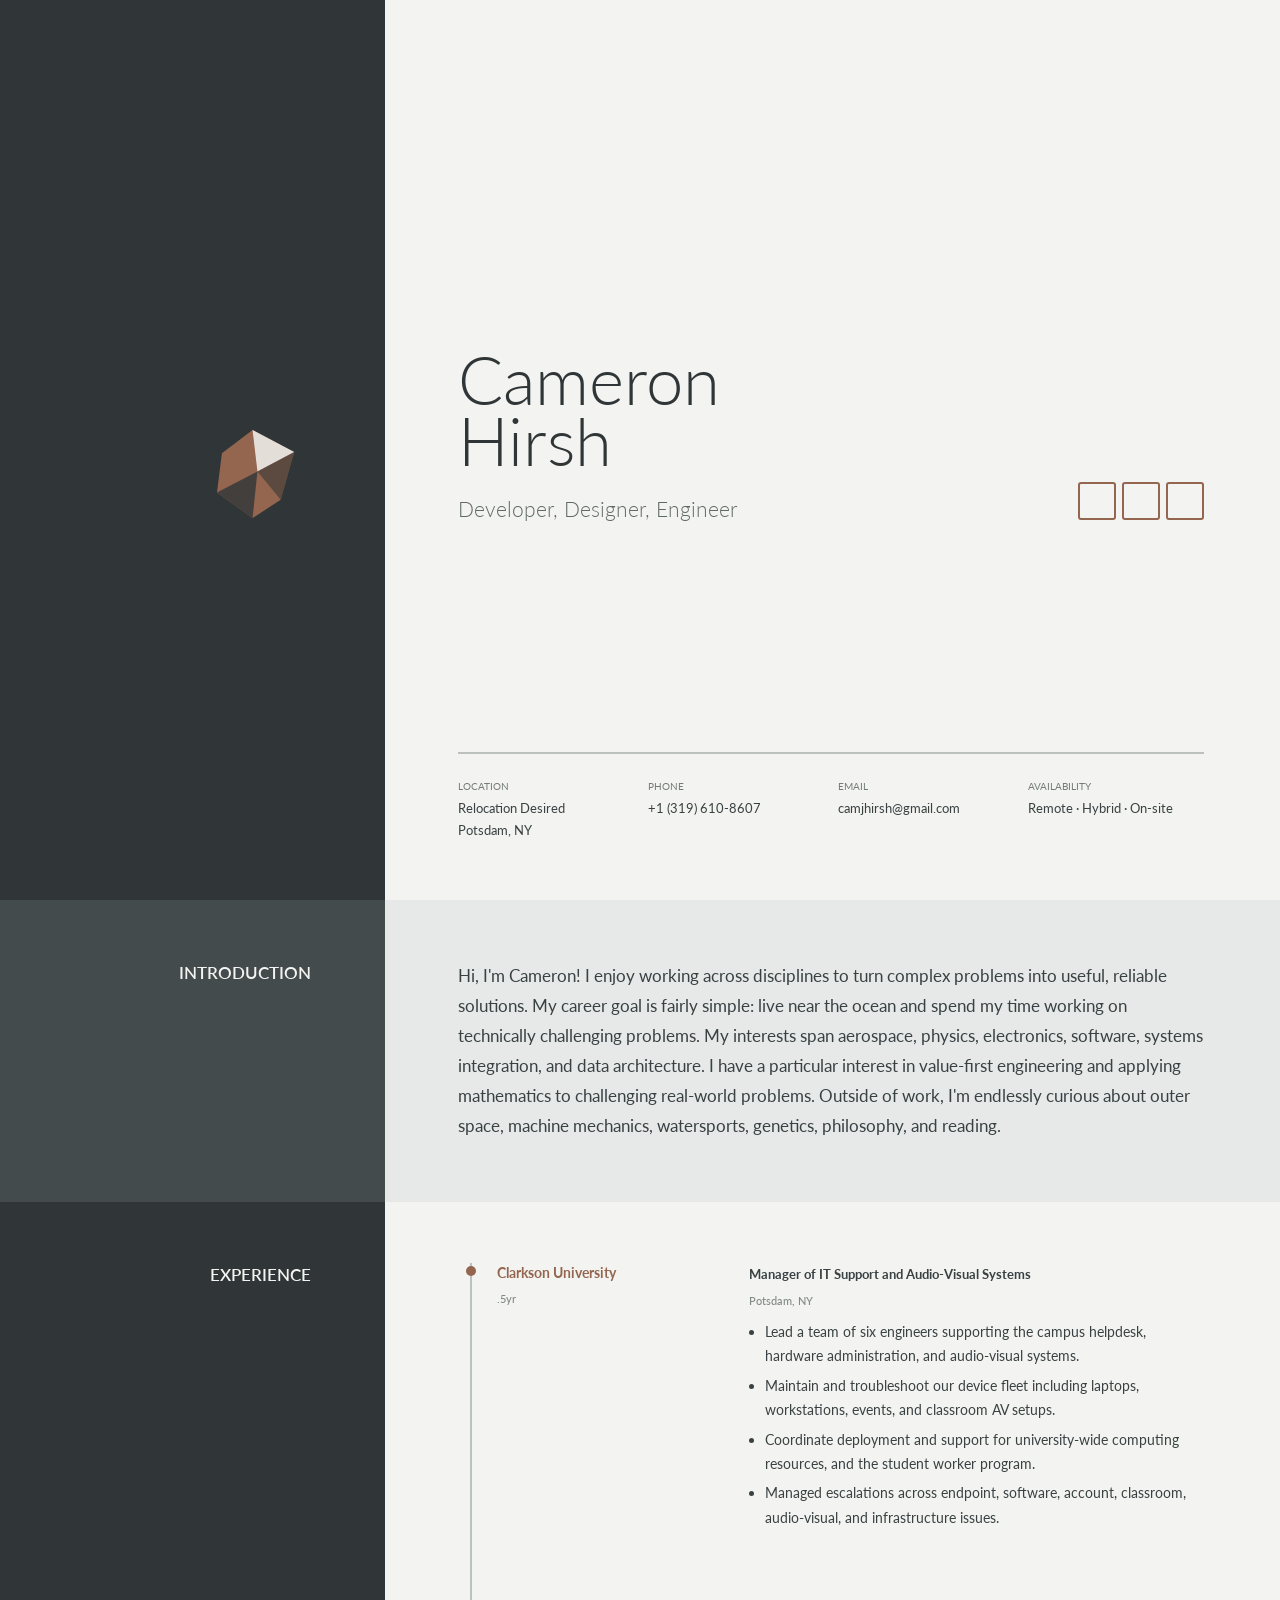
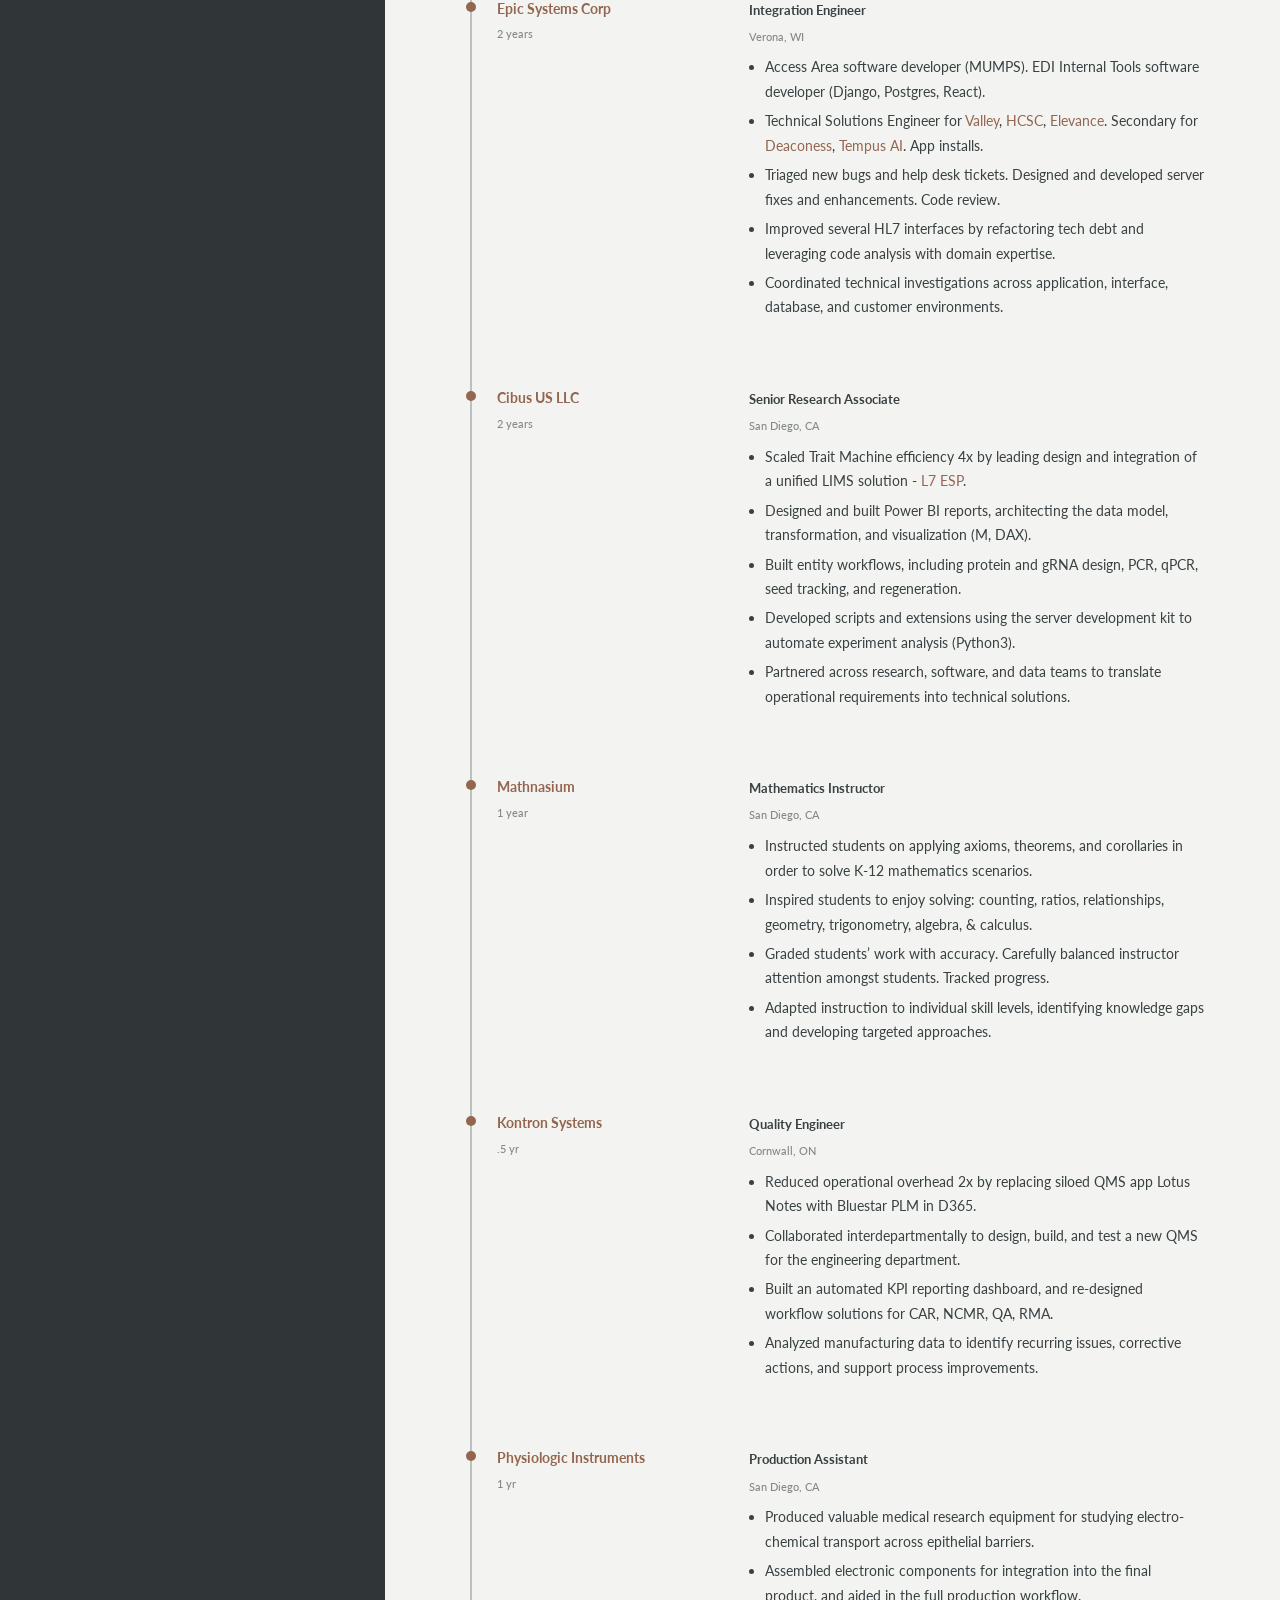
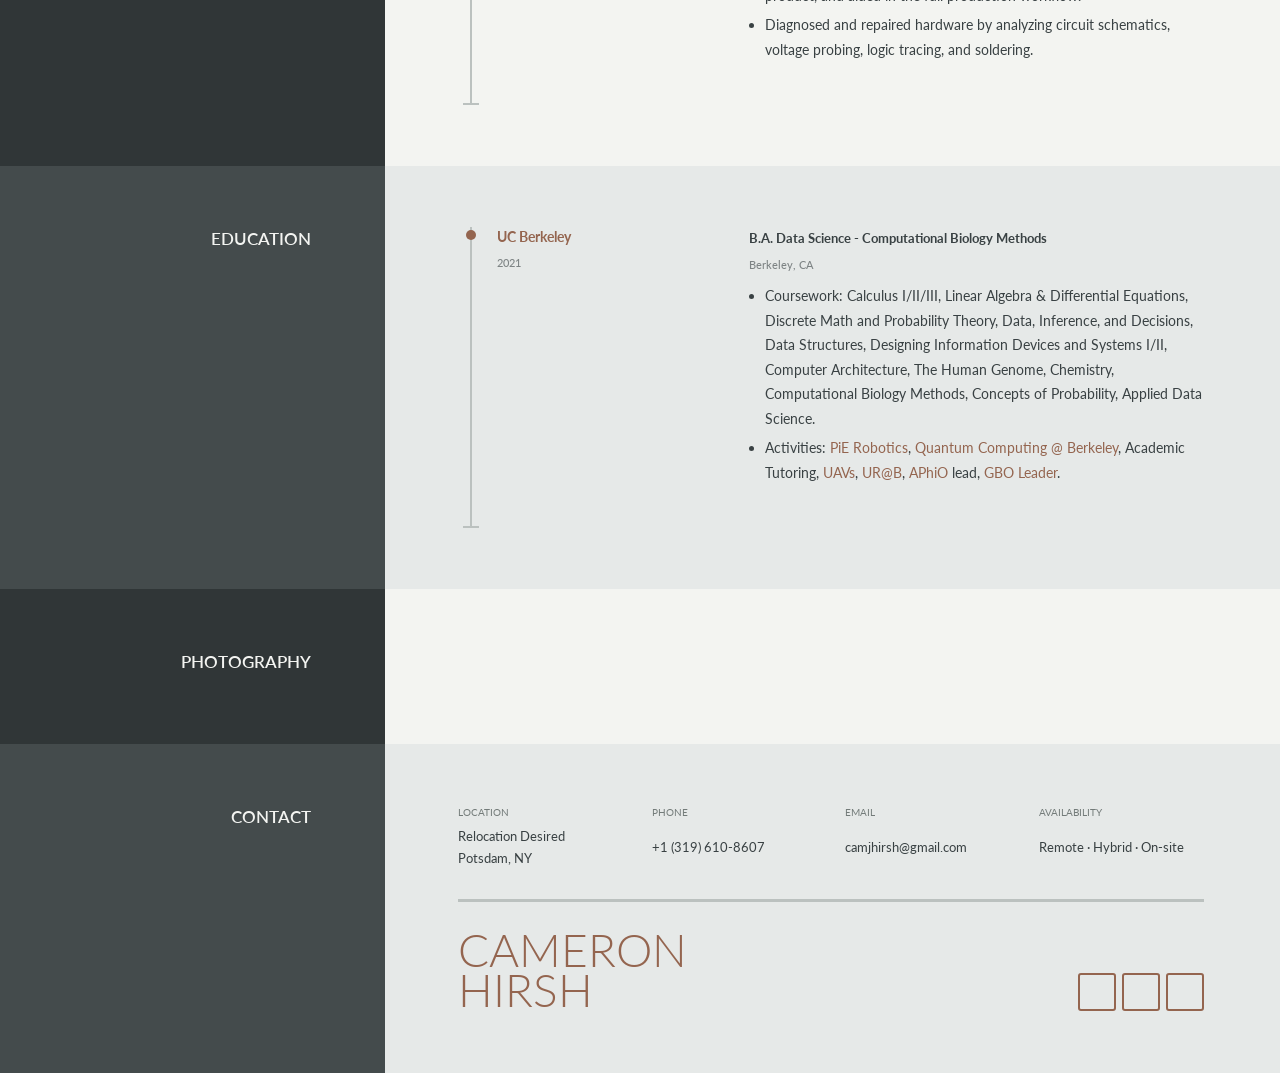
==== index.html @ 215cfb94 "few more updates" ====
<!doctype html>
<html lang="en">
    <head>
        <meta charset="utf-8">
        <meta name="viewport" content="width=device-width, initial-scale=1">
        <meta name="description" content="Cameron Hirsh | Developer, Designer, Engineer">
        <title>Cameron Hirsh | cjh.lnks.info</title>

        <link href="https://fonts.googleapis.com/css?family=Lato:300,400,700,900&display=swap" rel="stylesheet">
        <link rel="stylesheet" href="assets/plugins/font-awesome/css/fontawesome.min.css">
        <link rel="stylesheet" href="assets/plugins/font-awesome/css/brands.min.css">
        <link rel="stylesheet" href="assets/plugins/font-awesome/css/regular.min.css">
        <link rel="stylesheet" href="assets/plugins/font-awesome/css/solid.min.css">
        <link rel="stylesheet" href="assets/plugins/nivo-lightbox/nivo-lightbox.css">
        <link rel="stylesheet" href="assets/plugins/nivo-lightbox/themes/default/default.css">
        <link rel="stylesheet" href="assets/css/main.css">
        <link rel="stylesheet" href="assets/css/themes.dark.css">

        <script src="assets/js/jquery.min.js"></script>
        <script src="assets/plugins/nivo-lightbox/nivo-lightbox.min.js"></script>
        <script src="assets/js/dense.js"></script>
        <script src="assets/js/scrollreveal.min.js"></script>
        <script src="assets/js/main.js"></script>
    </head>

    <body>
        <div class="c-preloader  js-preloader">
            <div class="c-preloader__spinner  t-preloader__spinner"></div>
        </div>

        <div class="c-main-container  js-main-container">
            <section class="o-section  o-section--header  t-section  t-section--header">
                <div class="c-header">
                    <div class="o-section__header-bg  t-section__header"></div>
                    <div class="o-section__content-bg  t-section__content"></div>
                    <div class="o-container">
                        <div class="o-section__container">
                            <header class="o-section__header  c-header__header  t-section__header">
                                <div class="c-header__inner-header">
                                    <svg class="a-header  c-header__mark" viewBox="0 0 80 80" aria-hidden="true">
                                        <path class="c-header__mark-base" d="M38 4 72 22 61 61 38 76 9 55 13 23Z"></path>
                                        <path class="c-header__mark-facet  c-header__mark-facet--light" d="M38 4 42 38 72 22Z"></path>
                                        <path class="c-header__mark-facet  c-header__mark-facet--mid" d="M72 22 42 38 61 61Z"></path>
                                        <path class="c-header__mark-facet  c-header__mark-facet--dark" d="M9 55 42 38 38 76Z"></path>
                                    </svg>
                                </div>
                            </header>

                            <div class="o-section__content  c-header__content  t-section__content">
                                <div class="c-header__inner-content">
                                    <div class="c-header__top">
                                        <div class="c-header__brand">
                                            <div class="c-brand">
                                                <h1 class="c-brand__title  t-title">
                                                    <span class="c-brand__sizer">
                                                        <span class="a-header  c-brand__first-word  t-title__first-word">Cameron</span>
                                                        <span class="a-header  c-brand__second-word  t-title__second-word">Hirsh</span>
                                                    </span>
                                                </h1>
                                                <p class="a-header  c-brand__sub-title  t-sub-title">Developer, Designer, Engineer</p>
                                            </div>
                                            <ul class="a-header  c-header__social-buttons  c-social-buttons" aria-label="Social and email links">
                                                <li>
                                                    <a href="https://github.com/12473540913" class="c-social-button  t-social-button" aria-label="GitHub profile" title="GitHub" target="_blank" rel="noopener noreferrer">
                                                        <i class="fab fa-github" aria-hidden="true"></i>
                                                    </a>
                                                </li>
                                                <li>
                                                    <a href="mailto:camjhirsh@gmail.com" class="c-social-button  t-social-button" aria-label="Email Cameron" title="Email">
                                                        <i class="fas fa-envelope" aria-hidden="true"></i>
                                                    </a>
                                                </li>
                                                <li>
                                                    <a href="https://calendar.google.com/calendar/render?action=TEMPLATE&amp;text=Meeting%20with%20Cam%20Hirsh&amp;add=camjhirsh%40gmail.com" class="c-social-button  t-social-button" aria-label="Send a Google Calendar invite" title="Send a calendar invite" target="_blank" rel="noopener noreferrer">
                                                        <i class="far fa-calendar-alt" aria-hidden="true"></i>
                                                    </a>
                                                </li>
                                            </ul>
                                        </div>
                                    </div>
                                    <div class="c-header__contact">
                                        <hr class="a-header  c-header__contact-divider">
                                        <div class="a-header  c-header__details">
                                            <div class="c-header__detail"><span class="c-header__detail-label">Location</span><span>Relocation Desired<br>Potsdam, NY</span></div>
                                            <a class="c-header__detail" href="tel:+13196108607"><span class="c-header__detail-label">Phone</span><span>+1 (319) 610-8607</span></a>
                                            <a class="c-header__detail" href="mailto:camjhirsh@gmail.com"><span class="c-header__detail-label">Email</span><span>camjhirsh@gmail.com</span></a>
                                            <div class="c-header__detail"><span class="c-header__detail-label">Availability</span><span>Remote · Hybrid · On-site</span></div>
                                        </div>
                                    </div>
                                </div>
                            </div>
                        </div>
                    </div>
                </div>
            </section>

            <section class="o-section  t-section">
                <div class="o-section__header-bg  t-section__header"></div>
                <div class="o-section__content-bg  t-section__content"></div>
                <div class="o-container">
                    <div class="o-section__container">
                        <header class="o-section__header  t-section__header">
                            <div class="o-content">
                                <h2 class="o-section__heading">Introduction</h2>
                            </div>
                        </header>
                        <div class="o-section__content  t-section__content">
                            <div class="o-content  c-intro">
                                <div class="o-content__body">
                                    <p>
					                    Hi, I'm Cameron! I enjoy working across disciplines to turn complex problems into useful, reliable solutions. 
                                        My career goal is fairly simple: live near the ocean and spend my time working on technically challenging problems. 
                                        My interests span aerospace, physics, electronics, software, systems integration, and data architecture. 
                                        I have a particular interest in value-first engineering and applying mathematics to challenging real-world problems. 
                                        <!-- My background includes electronics, software, biotechnology, and higher education.  -->
                                        Outside of work, I'm endlessly curious about outer space, machine mechanics, watersports, genetics, philosophy, and reading.
                                    </p>
                                </div>
                            </div>
                        </div>
                    </div>
                </div>
            </section>

            <section class="o-section  t-section">
                <div class="o-section__header-bg  t-section__header"></div>
                <div class="o-section__content-bg  t-section__content"></div>
                <div class="o-container">
                    <div class="o-section__container">
                        <header class="o-section__header  t-section__header">
                            <div class="o-content">
                                <h2 class="o-section__heading">Experience</h2>
                            </div>
                        </header>
                        <div class="o-section__content  t-section__content">
                            <div class="o-content">
                                <div class="c-timeline  t-border-color">
                                    <article class="c-timeline__item">
                                        <div class="c-timeline__point  t-timeline__point"></div>
                                        <div class="o-content">
                                            <div class="o-grid">
                                                <div class="o-grid__col-md-4"><h3 class="c-work__heading"><a href="https://www.clarkson.edu" target="_blank" rel="noopener noreferrer">Clarkson University</a></h3><div class="c-work__timeframe">.5yr</div></div>
                                                <div class="o-grid__col-md-8"><h4 class="c-work__title">Manager of IT Support and Audio-Visual Systems</h4><div class="c-work__location">Potsdam, NY</div><ul class="c-work__details"><li>Lead a team of six engineers supporting the campus helpdesk, hardware administration, and audio-visual systems.</li><li>Maintain and troubleshoot our device fleet including laptops, workstations, events, and classroom AV setups.</li><li>Coordinate deployment and support for university-wide computing resources, and the student worker program.</li><li>Managed escalations across endpoint, software, account, classroom, audio-visual, and infrastructure issues.</li></ul></div>
                                            </div>
                                        </div>
                                    </article>
                                    <article class="c-timeline__item">
                                        <div class="c-timeline__point  t-timeline__point"></div>
                                        <div class="o-content">
                                            <div class="o-grid">
                                                <div class="o-grid__col-md-4"><h3 class="c-work__heading"><a href="https://www.epic.com/" target="_blank" rel="noopener noreferrer">Epic Systems Corp</a></h3><div class="c-work__timeframe">2 years</div></div>
                                                <div class="o-grid__col-md-8"><h4 class="c-work__title">Integration Engineer</h4><div class="c-work__location">Verona, WI</div><ul class="c-work__details"><li>Access Area software developer (MUMPS). EDI Internal Tools software developer (Django, Postgres, React).</li><li>Technical Solutions Engineer for <a href="https://www.valleymed.org/" target="_blank" rel="noopener noreferrer">Valley</a>, <a href="https://www.hcsc.com/" target="_blank" rel="noopener noreferrer">HCSC</a>, <a href="https://www.elevancehealth.com/" target="_blank" rel="noopener noreferrer">Elevance</a>. Secondary for <a href="https://www.deaconess.com/" target="_blank" rel="noopener noreferrer">Deaconess</a>, <a href="https://www.tempus.com/?srsltid=AfmBOoosuUFxhYh0W1EJQhU5cGGkBFgqmf_IE66JM0x3shMp0WBWMKzs" target="_blank" rel="noopener noreferrer">Tempus AI</a>. App installs.</li><li>Triaged new bugs and help desk tickets. Designed and developed server fixes and enhancements. Code review.</li><li>Improved several HL7 interfaces by refactoring tech debt and leveraging code analysis with domain expertise.</li><li>Coordinated technical investigations across application, interface, database, and customer environments.</li></ul></div>
                                            </div>
                                        </div>
                                    </article>
                                    <article class="c-timeline__item">
                                        <div class="c-timeline__point  t-timeline__point"></div>
                                        <div class="o-content">
                                            <div class="o-grid">
                                                <div class="o-grid__col-md-4"><h3 class="c-work__heading"><a href="https://www.cibus.com/" target="_blank" rel="noopener noreferrer">Cibus US LLC</a></h3><div class="c-work__timeframe">2 years</div></div>
                                                <div class="o-grid__col-md-8"><h4 class="c-work__title">Senior Research Associate</h4><div class="c-work__location">San Diego, CA</div><ul class="c-work__details"><li>Scaled Trait Machine efficiency 4x by leading design and integration of a unified LIMS solution - <a href="https://l7informatics.com/" target="_blank" rel="noopener noreferrer">L7 ESP</a>.</li><li>Designed and built Power BI reports, architecting the data model, transformation, and visualization (M, DAX).</li><li>Built entity workflows, including protein and gRNA design, PCR, qPCR, seed tracking, and regeneration.</li><li>Developed scripts and extensions using the server development kit to automate experiment analysis (Python3).</li><li>Partnered across research, software, and data teams to translate operational requirements into technical solutions.</li></ul></div>
                                            </div>
                                        </div>
                                    </article>
                                    <article class="c-timeline__item">
                                        <div class="c-timeline__point  t-timeline__point"></div>
                                        <div class="o-content">
                                            <div class="o-grid">
                                                <div class="o-grid__col-md-4"><h3 class="c-work__heading"><a href="https://www.mathnasium.com/ca/" target="_blank" rel="noopener noreferrer">Mathnasium</a></h3><div class="c-work__timeframe">1 year</div></div>
                                                <div class="o-grid__col-md-8"><h4 class="c-work__title">Mathematics Instructor</h4><div class="c-work__location">San Diego, CA</div><ul class="c-work__details"><li>Instructed students on applying axioms, theorems, and corollaries in order to solve K-12 mathematics scenarios.</li><li>Inspired students to enjoy solving: counting, ratios, relationships, geometry, trigonometry, algebra, &amp; calculus.</li><li>Graded students’ work with accuracy. Carefully balanced instructor attention amongst students. Tracked progress.</li><li>Adapted instruction to individual skill levels, identifying knowledge gaps and developing targeted approaches.</li></ul></div>
                                            </div>
                                        </div>
                                    </article>
                                    <article class="c-timeline__item">
                                        <div class="c-timeline__point  t-timeline__point"></div>
                                        <div class="o-content">
                                            <div class="o-grid">
                                                <div class="o-grid__col-md-4"><h3 class="c-work__heading"><a href="https://www.kontron.com/en" target="_blank" rel="noopener noreferrer">Kontron Systems</a></h3><div class="c-work__timeframe">.5 yr</div></div>
                                                <div class="o-grid__col-md-8"><h4 class="c-work__title">Quality Engineer</h4><div class="c-work__location">Cornwall, ON</div><ul class="c-work__details"><li>Reduced operational overhead 2x by replacing siloed QMS app Lotus Notes with Bluestar PLM in D365.</li><li>Collaborated interdepartmentally to design, build, and test a new QMS for the engineering department.</li><li>Built an automated KPI reporting dashboard, and re-designed workflow solutions for CAR, NCMR, QA, RMA.</li><li>Analyzed manufacturing data to identify recurring issues, corrective actions, and support process improvements.</li></ul></div>
                                            </div>
                                        </div>
                                    </article>
                                    <article class="c-timeline__item">
                                        <div class="c-timeline__point  t-timeline__point"></div>
                                        <div class="o-content">
                                            <div class="o-grid">
                                                <div class="o-grid__col-md-4"><h3 class="c-work__heading"><a href="https://physiologicinstruments.com/" target="_blank" rel="noopener noreferrer">Physiologic Instruments</a></h3><div class="c-work__timeframe">1 yr</div></div>
                                                <div class="o-grid__col-md-8"><h4 class="c-work__title">Production Assistant</h4><div class="c-work__location">San Diego, CA</div><ul class="c-work__details"><li>Produced valuable medical research equipment for studying electro-chemical transport across epithelial barriers.</li><li>Assembled electronic components for integration into the final product, and aided in the full production workflow.</li><li>Diagnosed and repaired hardware by analyzing circuit schematics, voltage probing, logic tracing, and soldering.</li></ul></div>
                                            </div>
                                        </div>
                                    </article>
                                    <div class="c-timeline__end  t-border-color"></div>
                                </div>
                            </div>
                        </div>
                    </div>
                </div>
            </section>

            <section class="o-section  t-section  c-education">
                <div class="o-section__header-bg  t-section__header"></div>
                <div class="o-section__content-bg  t-section__content"></div>
                <div class="o-container">
                    <div class="o-section__container">
                        <header class="o-section__header  t-section__header">
                            <div class="o-content">
                                <h2 class="o-section__heading">Education</h2>
                            </div>
                        </header>
                        <div class="o-section__content  t-section__content">
                            <div class="o-content">
                                <div class="c-timeline  t-border-color">
                                    <article class="c-timeline__item">
                                        <div class="c-timeline__point  t-timeline__point"></div>
                                        <div class="o-content">
                                            <div class="o-grid">
                                                <div class="o-grid__col-md-4"><h3 class="c-work__heading"><a href="https://www.berkeley.edu/" target="_blank" rel="noopener noreferrer">UC Berkeley</a></h3><div class="c-work__timeframe">2021</div></div>
                                                <div class="o-grid__col-md-8"><h4 class="c-work__title">B.A. Data Science - Computational Biology Methods</h4><div class="c-work__location">Berkeley, CA</div><ul class="c-work__details"><li>Coursework: Calculus I/II/III, Linear Algebra &amp; Differential Equations, Discrete Math and Probability Theory, Data, Inference, and Decisions, Data Structures, Designing Information Devices and Systems I/II, Computer Architecture, The Human Genome, Chemistry, Computational Biology Methods, Concepts of Probability, Applied Data Science.</li><li>Activities: <a href="https://pioneers.berkeley.edu/" target="_blank" rel="noopener noreferrer">PiE Robotics</a>, <a href="https://qcb.studentorg.berkeley.edu/" target="_blank" rel="noopener noreferrer">Quantum Computing @ Berkeley</a>, Academic Tutoring, <a href="https://uav.studentorg.berkeley.edu/" target="_blank" rel="noopener noreferrer">UAVs</a>, <a href="https://urobotics.studentorg.berkeley.edu/" target="_blank" rel="noopener noreferrer">UR@B</a>, <a href="https://rush.calaphio.com/" target="_blank" rel="noopener noreferrer">APhiO</a> lead, <a href="https://orientation.berkeley.edu/how-to-get-involved/student-leaders/" target="_blank" rel="noopener noreferrer">GBO Leader</a>.</li></ul></div>
                                            </div>
                                        </div>
                                    </article>
                                    <div class="c-timeline__end  t-border-color"></div>
                                </div>
                            </div>
                        </div>
                    </div>
                </div>
            </section>

            <section class="o-section  t-section" id="photography">
                <div class="o-section__header-bg  t-section__header"></div>
                <div class="o-section__content-bg  t-section__content"></div>
                <div class="o-container">
                    <div class="o-section__container">
                        <header class="o-section__header  t-section__header">
                            <div class="o-content">
                                <h2 class="o-section__heading">Photography</h2>
                            </div>
                        </header>
                        <div class="o-section__content  t-section__content">
                            <div class="o-content">
                                <div class="c-gallery__grid  js-home-gallery" aria-label="Photography"></div>
                            </div>
                        </div>
                    </div>
                </div>
            </section>

            <section class="o-section  t-section  o-section--footer" id="contact" aria-labelledby="contact-heading">
                <div class="o-section__header-bg  t-section__header"></div>
                <div class="o-section__content-bg  t-section__content"></div>
                <div class="o-container">
                    <div class="o-section__container  c-contact__container">
                        <header class="o-section__header  t-section__header">
                            <div class="o-content">
                                <h2 class="o-section__heading" id="contact-heading">Contact</h2>
                            </div>
                        </header>
                        <div class="o-section__content  t-section__content  c-contact__content">
                            <div class="o-content  c-contact  a-footer">
                                <div class="c-contact__grid">
                                    <div class="c-contact__item"><span>Location</span><strong>Relocation Desired<br>Potsdam, NY</strong></div>
                                    <div class="c-contact__item"><span>Phone</span><div class="c-contact__values"><a href="tel:+13196108607">+1 (319) 610-8607</a></div></div>
                                    <div class="c-contact__item"><span>Email</span><div class="c-contact__values"><a href="mailto:camjhirsh@gmail.com">camjhirsh@gmail.com</a></div></div>
                                    <div class="c-contact__item"><span>Availability</span><strong>Remote · Hybrid · On-site</strong></div>
                                </div>
                                <hr class="c-footer__contact-divider">
                                <div class="c-contact__bottom">
                                    <h2 class="c-contact__name"><span>Cameron</span><span>Hirsh</span></h2>
                                    <ul class="c-contact__social-buttons  c-social-buttons" aria-label="Social and email links">
                                        <li><a href="https://github.com/12473540913" class="c-social-button  t-social-button" aria-label="GitHub profile" title="GitHub" target="_blank" rel="noopener noreferrer"><i class="fab fa-github" aria-hidden="true"></i></a></li>
                                        <li><a href="mailto:camjhirsh@gmail.com" class="c-social-button  t-social-button" aria-label="Email Cameron" title="Email"><i class="fas fa-envelope" aria-hidden="true"></i></a></li>
                                        <li><a href="https://calendar.google.com/calendar/render?action=TEMPLATE&amp;text=Meeting%20with%20Cam%20Hirsh&amp;add=camjhirsh%40gmail.com" class="c-social-button  t-social-button" aria-label="Send a Google Calendar invite" title="Send a calendar invite" target="_blank" rel="noopener noreferrer"><i class="far fa-calendar-alt" aria-hidden="true"></i></a></li>
                                    </ul>
                                </div>
                            </div>
                        </div>
                    </div>
                </div>
            </section>
        </div>
    </body>
</html>
---- assets/css/main.css ----
@charset "UTF-8";
/*! normalize.css v3.0.3 | MIT License | github.com/necolas/normalize.css */
/**
 * 1. Set default font family to sans-serif.
 * 2. Prevent iOS and IE text size adjust after device orientation change,
 *    without disabling user zoom.
 */
html {
  font-family: sans-serif;
  /* 1 */
  -ms-text-size-adjust: 100%;
  /* 2 */
  -webkit-text-size-adjust: 100%;
  /* 2 */
}

/**
 * Remove default margin.
 */
body {
  margin: 0;
}

/* HTML5 display definitions
   ========================================================================== */
/**
 * Correct `block` display not defined for any HTML5 element in IE 8/9.
 * Correct `block` display not defined for `details` or `summary` in IE 10/11
 * and Firefox.
 * Correct `block` display not defined for `main` in IE 11.
 */
article,
aside,
details,
figcaption,
figure,
footer,
header,
main,
menu,
nav,
section,
summary {
  display: block;
}

/**
 * 1. Correct `inline-block` display not defined in IE 8/9.
 * 2. Normalize vertical alignment of `progress` in Chrome, Firefox, and Opera.
 */
audio,
canvas,
progress,
video {
  display: inline-block;
  /* 1 */
  vertical-align: baseline;
  /* 2 */
}

/**
 * Prevent modern browsers from displaying `audio` without controls.
 * Remove excess height in iOS 5 devices.
 */
audio:not([controls]) {
  display: none;
  height: 0;
}

/**
 * Address `[hidden]` styling not present in IE 8/9/10.
 * Hide the `template` element in IE 8/9/10/11, Safari, and Firefox < 22.
 */
[hidden],
template {
  display: none;
}

/* Links
   ========================================================================== */
/**
 * Remove the gray background color from active links in IE 10.
 */
a {
  background-color: transparent;
}

/**
 * Improve readability of focused elements when they are also in an
 * active/hover state.
 */
a:active,
a:hover {
  outline: 0;
}

/* Text-level semantics
   ========================================================================== */
/**
 * Address styling not present in IE 8/9/10/11, Safari, and Chrome.
 */
abbr[title] {
  border-bottom: 1px dotted;
}

/**
 * Address style set to `bolder` in Firefox 4+, Safari, and Chrome.
 */
b,
strong {
  font-weight: bold;
}

/**
 * Address styling not present in Safari and Chrome.
 */
dfn {
  font-style: italic;
}

/**
 * Address variable `h1` font-size and margin within `section` and `article`
 * contexts in Firefox 4+, Safari, and Chrome.
 */
h1 {
  font-size: 2em;
  margin: 0.67em 0;
}

/**
 * Address styling not present in IE 8/9.
 */
mark {
  background: #ff0;
  color: #000;
}

/**
 * Address inconsistent and variable font size in all browsers.
 */
small {
  font-size: 80%;
}

/**
 * Prevent `sub` and `sup` affecting `line-height` in all browsers.
 */
sub,
sup {
  font-size: 75%;
  line-height: 0;
  position: relative;
  vertical-align: baseline;
}

sup {
  top: -0.5em;
}

sub {
  bottom: -0.25em;
}

/* Embedded content
   ========================================================================== */
/**
 * Remove border when inside `a` element in IE 8/9/10.
 */
img {
  border: 0;
}

/**
 * Correct overflow not hidden in IE 9/10/11.
 */
svg:not(:root) {
  overflow: hidden;
}

/* Grouping content
   ========================================================================== */
/**
 * Address margin not present in IE 8/9 and Safari.
 */
figure {
  margin: 1em 40px;
}

/**
 * Address differences between Firefox and other browsers.
 */
hr {
  box-sizing: content-box;
  height: 0;
}

/**
 * Contain overflow in all browsers.
 */
pre {
  overflow: auto;
}

/**
 * Address odd `em`-unit font size rendering in all browsers.
 */
code,
kbd,
pre,
samp {
  font-family: monospace, monospace;
  font-size: 1em;
}

/* Forms
   ========================================================================== */
/**
 * Known limitation: by default, Chrome and Safari on OS X allow very limited
 * styling of `select`, unless a `border` property is set.
 */
/**
 * 1. Correct color not being inherited.
 *    Known issue: affects color of disabled elements.
 * 2. Correct font properties not being inherited.
 * 3. Address margins set differently in Firefox 4+, Safari, and Chrome.
 */
button,
input,
optgroup,
select,
textarea {
  color: inherit;
  /* 1 */
  font: inherit;
  /* 2 */
  margin: 0;
  /* 3 */
}

/**
 * Address `overflow` set to `hidden` in IE 8/9/10/11.
 */
button {
  overflow: visible;
}

/**
 * Address inconsistent `text-transform` inheritance for `button` and `select`.
 * All other form control elements do not inherit `text-transform` values.
 * Correct `button` style inheritance in Firefox, IE 8/9/10/11, and Opera.
 * Correct `select` style inheritance in Firefox.
 */
button,
select {
  text-transform: none;
}

/**
 * 1. Avoid the WebKit bug in Android 4.0.* where (2) destroys native `audio`
 *    and `video` controls.
 * 2. Correct inability to style clickable `input` types in iOS.
 * 3. Improve usability and consistency of cursor style between image-type
 *    `input` and others.
 */
button,
html input[type="button"],
input[type="reset"],
input[type="submit"] {
  -webkit-appearance: button;
  /* 2 */
  cursor: pointer;
  /* 3 */
}

/**
 * Re-set default cursor for disabled elements.
 */
button[disabled],
html input[disabled] {
  cursor: default;
}

/**
 * Remove inner padding and border in Firefox 4+.
 */
button::-moz-focus-inner,
input::-moz-focus-inner {
  border: 0;
  padding: 0;
}

/**
 * Address Firefox 4+ setting `line-height` on `input` using `!important` in
 * the UA stylesheet.
 */
input {
  line-height: normal;
}

/**
 * It's recommended that you don't attempt to style these elements.
 * Firefox's implementation doesn't respect box-sizing, padding, or width.
 *
 * 1. Address box sizing set to `content-box` in IE 8/9/10.
 * 2. Remove excess padding in IE 8/9/10.
 */
input[type="checkbox"],
input[type="radio"] {
  box-sizing: border-box;
  /* 1 */
  padding: 0;
  /* 2 */
}

/**
 * Fix the cursor style for Chrome's increment/decrement buttons. For certain
 * `font-size` values of the `input`, it causes the cursor style of the
 * decrement button to change from `default` to `text`.
 */
input[type="number"]::-webkit-inner-spin-button,
input[type="number"]::-webkit-outer-spin-button {
  height: auto;
}

/**
 * 1. Address `appearance` set to `searchfield` in Safari and Chrome.
 * 2. Address `box-sizing` set to `border-box` in Safari and Chrome.
 */
input[type="search"] {
  -webkit-appearance: textfield;
  /* 1 */
  box-sizing: content-box;
  /* 2 */
}

/**
 * Remove inner padding and search cancel button in Safari and Chrome on OS X.
 * Safari (but not Chrome) clips the cancel button when the search input has
 * padding (and `textfield` appearance).
 */
input[type="search"]::-webkit-search-cancel-button,
input[type="search"]::-webkit-search-decoration {
  -webkit-appearance: none;
}

/**
 * Define consistent border, margin, and padding.
 */
fieldset {
  border: 1px solid #c0c0c0;
  margin: 0 2px;
  padding: 0.35em 0.625em 0.75em;
}

/**
 * 1. Correct `color` not being inherited in IE 8/9/10/11.
 * 2. Remove padding so people aren't caught out if they zero out fieldsets.
 */
legend {
  border: 0;
  /* 1 */
  padding: 0;
  /* 2 */
}

/**
 * Remove default vertical scrollbar in IE 8/9/10/11.
 */
textarea {
  overflow: auto;
}

/**
 * Don't inherit the `font-weight` (applied by a rule above).
 * NOTE: the default cannot safely be changed in Chrome and Safari on OS X.
 */
optgroup {
  font-weight: bold;
}

/* Tables
   ========================================================================== */
/**
 * Remove most spacing between table cells.
 */
table {
  border-collapse: collapse;
  border-spacing: 0;
}

td,
th {
  padding: 0;
}

body,
h1, h2, h3, h4, h5, h6,
p,
blockquote,
pre,
dl, dd,
ol, ul,
form, fieldset, legend,
figure,
table, th, td, caption,
hr {
  margin: 0;
  padding: 0;
}

abbr[title],
dfn[title] {
  cursor: help;
}

address {
  font-style: normal;
}

ol ol,
ul ul,
ol ul,
ul ol {
  margin-bottom: 0;
}

img {
  font-style: italic;
  vertical-align: middle;
}

label {
  display: inline-block;
}

input,
button,
select,
textarea {
  line-height: inherit;
  border-radius: 0;
}

textarea {
  resize: vertical;
}

fieldset {
  min-width: 0;
  border: 0;
}

legend {
  display: block;
  width: 100%;
  line-height: inherit;
}

input[type="search"] {
  box-sizing: inherit;
  -webkit-appearance: none;
}

html {
  box-sizing: border-box;
}

*,
*::before,
*::after {
  box-sizing: inherit;
}

h1, h2, h3, h4, h5, h6,
p,
ul, ol,
dl,
blockquote,
address,
hr,
table,
fieldset,
figure,
pre,
.c-progress-bar {
  margin-bottom: 0.55rem;
}

html {
  font-size: 14px;
  min-height: 100%;
  -webkit-text-size-adjust: 100%;
  -ms-text-size-adjust: 100%;
  -moz-osx-font-smoothing: grayscale;
  -webkit-font-smoothing: antialiased;
}

body {
  font-size: 1rem;
  font-family: Lato, "Helvetica Neue", Helvetica, Arial, sans-serif;
  line-height: 1.75;
  color: #333;
  background: #fff;
}

html,
body {
  height: 100%;
}

body {
  font-weight: 400;
  -webkit-font-smoothing: subpixel-antialiased;
}

h1,
h2,
h3, .c-number,
h4,
h5,
h6 {
  font-family: Lato, "Helvetica Neue", Helvetica, Arial, sans-serif;
  font-weight: 600;
}

h1 small,
h2 small,
h3 small, .c-number small,
h4 small,
h5 small,
h6 small {
  font-weight: 400;
  font-size: .7em;
}

h2,
h3, .c-number {
  font-size: 1.2rem;
  line-height: 1.45;
  text-transform: uppercase;
}

a {
  text-decoration: none;
}

hr {
  height: 2px;
  color: #ccc;
  background: #ccc;
  font-size: 0;
  border: 0;
}

[dir=rtl] ul, [dir=rtl]
ol, [dir=rtl]
dd {
  margin-right: 3.5rem;
}

img {
  max-width: 100%;
}

img[width],
img[height] {
  max-width: none;
}

.o-list-bare,
.c-social-buttons,
.c-clients {
  margin-left: 0;
  padding: 0;
  list-style: none;
}

[dir=rtl] .o-list-bare,
[dir=rtl] .c-social-buttons,
[dir=rtl] .c-clients {
  margin-right: 0;
}

.o-list-inline {
  margin-left: 0;
  padding: 0;
  list-style: none;
}

.o-list-inline > li {
  display: inline-block;
}

[dir=rtl] .o-list-inline {
  margin-right: 0;
}

.o-media {
  display: -ms-flexbox;
  display: flex;
  -ms-flex-align: start;
      align-items: flex-start;
}

.o-media__figure {
  margin-right: 1rem;
}

.o-media__body {
  -ms-flex: 1;
      flex: 1;
}

.o-media__body,
.o-media__body :last-child {
  margin-bottom: 0;
}

.o-media--reverse > .o-media__figure {
  -ms-flex-order: 1;
      order: 1;
  margin-left: 1rem;
  margin-right: 0;
}

.o-media--flush > .o-media__figure {
  margin-left: 0;
  margin-right: 0;
}

.o-media__block > .o-media__figure {
  margin-left: 0;
  margin-right: 0;
  width: 2.8rem;
}

.o-container {
  max-width: 1276px;
  margin: 0 auto;
}

.o-content {
  padding-bottom: 1.75rem;
}

.o-content__body,
.o-content__body :last-child {
  margin-bottom: 0;
  text-transform: none;
}

@media (min-width: 760px) {
  .o-content {
    padding-bottom: 1.75rem;
  }
}

@media (min-width: 1200px) {
  .o-content {
    padding-bottom: 2.7125rem;
  }
}

.o-grid {
  display: -ms-flexbox;
  display: flex;
  -ms-flex-flow: row wrap;
      flex-flow: row wrap;
  margin-right: -3.5rem;
  position: relative;
}

.o-grid--gallery {
  margin-right: -1.75rem;
  margin-bottom: -1.75rem;
}

.o-grid--gallery [class*="o-grid__col"] {
  padding-right: 1.75rem;
  margin-bottom: 1.75rem;
}

[class*="o-grid__col"] {
  width: 100%;
  padding-right: 3.5rem;
  margin-bottom: 0;
}

.o-grid__col-xs-1 {
  -ms-flex: 0 0 auto;
      flex: 0 0 auto;
  width: calc(99.999999% * 0.08333);
}

.o-grid__col-xs-1:nth-child(1n){
  margin-right: 0;
  margin-left: 0;
}

.o-grid__col-xs-1:last-child{
  margin-right: 0;
}

.o-grid__col-xs-1:nth-child(0n){
  margin-right: 0;
  margin-left: auto;
}

.o-grid__col-xs-2 {
  -ms-flex: 0 0 auto;
      flex: 0 0 auto;
  width: calc(99.999999% * 0.16667);
}

.o-grid__col-xs-2:nth-child(1n){
  margin-right: 0;
  margin-left: 0;
}

.o-grid__col-xs-2:last-child{
  margin-right: 0;
}

.o-grid__col-xs-2:nth-child(0n){
  margin-right: 0;
  margin-left: auto;
}

.o-grid__col-xs-3 {
  -ms-flex: 0 0 auto;
      flex: 0 0 auto;
  width: calc(99.999999% * 0.25);
}

.o-grid__col-xs-3:nth-child(1n){
  margin-right: 0;
  margin-left: 0;
}

.o-grid__col-xs-3:last-child{
  margin-right: 0;
}

.o-grid__col-xs-3:nth-child(0n){
  margin-right: 0;
  margin-left: auto;
}

.o-grid__col-xs-4 {
  -ms-flex: 0 0 auto;
      flex: 0 0 auto;
  width: calc(99.999999% * 0.33333);
}

.o-grid__col-xs-4:nth-child(1n){
  margin-right: 0;
  margin-left: 0;
}

.o-grid__col-xs-4:last-child{
  margin-right: 0;
}

.o-grid__col-xs-4:nth-child(0n){
  margin-right: 0;
  margin-left: auto;
}

.o-grid__col-xs-5 {
  -ms-flex: 0 0 auto;
      flex: 0 0 auto;
  width: calc(99.999999% * 0.41667);
}

.o-grid__col-xs-5:nth-child(1n){
  margin-right: 0;
  margin-left: 0;
}

.o-grid__col-xs-5:last-child{
  margin-right: 0;
}

.o-grid__col-xs-5:nth-child(0n){
  margin-right: 0;
  margin-left: auto;
}

.o-grid__col-xs-6 {
  -ms-flex: 0 0 auto;
      flex: 0 0 auto;
  width: calc(99.999999% * 0.5);
}

.o-grid__col-xs-6:nth-child(1n){
  margin-right: 0;
  margin-left: 0;
}

.o-grid__col-xs-6:last-child{
  margin-right: 0;
}

.o-grid__col-xs-6:nth-child(0n){
  margin-right: 0;
  margin-left: auto;
}

.o-grid__col-xs-7 {
  -ms-flex: 0 0 auto;
      flex: 0 0 auto;
  width: calc(99.999999% * 0.58333);
}

.o-grid__col-xs-7:nth-child(1n){
  margin-right: 0;
  margin-left: 0;
}

.o-grid__col-xs-7:last-child{
  margin-right: 0;
}

.o-grid__col-xs-7:nth-child(0n){
  margin-right: 0;
  margin-left: auto;
}

.o-grid__col-xs-8 {
  -ms-flex: 0 0 auto;
      flex: 0 0 auto;
  width: calc(99.999999% * 0.66667);
}

.o-grid__col-xs-8:nth-child(1n){
  margin-right: 0;
  margin-left: 0;
}

.o-grid__col-xs-8:last-child{
  margin-right: 0;
}

.o-grid__col-xs-8:nth-child(0n){
  margin-right: 0;
  margin-left: auto;
}

.o-grid__col-xs-9 {
  -ms-flex: 0 0 auto;
      flex: 0 0 auto;
  width: calc(99.999999% * 0.75);
}

.o-grid__col-xs-9:nth-child(1n){
  margin-right: 0;
  margin-left: 0;
}

.o-grid__col-xs-9:last-child{
  margin-right: 0;
}

.o-grid__col-xs-9:nth-child(0n){
  margin-right: 0;
  margin-left: auto;
}

.o-grid__col-xs-10 {
  -ms-flex: 0 0 auto;
      flex: 0 0 auto;
  width: calc(99.999999% * 0.83333);
}

.o-grid__col-xs-10:nth-child(1n){
  margin-right: 0;
  margin-left: 0;
}

.o-grid__col-xs-10:last-child{
  margin-right: 0;
}

.o-grid__col-xs-10:nth-child(0n){
  margin-right: 0;
  margin-left: auto;
}

.o-grid__col-xs-11 {
  -ms-flex: 0 0 auto;
      flex: 0 0 auto;
  width: calc(99.999999% * 0.91667);
}

.o-grid__col-xs-11:nth-child(1n){
  margin-right: 0;
  margin-left: 0;
}

.o-grid__col-xs-11:last-child{
  margin-right: 0;
}

.o-grid__col-xs-11:nth-child(0n){
  margin-right: 0;
  margin-left: auto;
}

.o-grid__col-xs-12 {
  -ms-flex: 0 0 auto;
      flex: 0 0 auto;
  width: calc(99.999999% * 1);
}

.o-grid__col-xs-12:nth-child(1n){
  margin-right: 0;
  margin-left: 0;
}

.o-grid__col-xs-12:last-child{
  margin-right: 0;
}

.o-grid__col-xs-12:nth-child(0n){
  margin-right: 0;
  margin-left: auto;
}

@media (min-width: 600px) {
  .o-grid__col-sm-1 {
    -ms-flex: 0 0 auto;
        flex: 0 0 auto;
    width: calc(99.999999% * 0.08333);
  }
  .o-grid__col-sm-1:nth-child(1n){
    margin-right: 0;
    margin-left: 0;
  }
  .o-grid__col-sm-1:last-child{
    margin-right: 0;
  }
  .o-grid__col-sm-1:nth-child(0n){
    margin-right: 0;
    margin-left: auto;
  }
  .o-grid__col-sm-2 {
    -ms-flex: 0 0 auto;
        flex: 0 0 auto;
    width: calc(99.999999% * 0.16667);
  }
  .o-grid__col-sm-2:nth-child(1n){
    margin-right: 0;
    margin-left: 0;
  }
  .o-grid__col-sm-2:last-child{
    margin-right: 0;
  }
  .o-grid__col-sm-2:nth-child(0n){
    margin-right: 0;
    margin-left: auto;
  }
  .o-grid__col-sm-3 {
    -ms-flex: 0 0 auto;
        flex: 0 0 auto;
    width: calc(99.999999% * 0.25);
  }
  .o-grid__col-sm-3:nth-child(1n){
    margin-right: 0;
    margin-left: 0;
  }
  .o-grid__col-sm-3:last-child{
    margin-right: 0;
  }
  .o-grid__col-sm-3:nth-child(0n){
    margin-right: 0;
    margin-left: auto;
  }
  .o-grid__col-sm-4 {
    -ms-flex: 0 0 auto;
        flex: 0 0 auto;
    width: calc(99.999999% * 0.33333);
  }
  .o-grid__col-sm-4:nth-child(1n){
    margin-right: 0;
    margin-left: 0;
  }
  .o-grid__col-sm-4:last-child{
    margin-right: 0;
  }
  .o-grid__col-sm-4:nth-child(0n){
    margin-right: 0;
    margin-left: auto;
  }
  .o-grid__col-sm-5 {
    -ms-flex: 0 0 auto;
        flex: 0 0 auto;
    width: calc(99.999999% * 0.41667);
  }
  .o-grid__col-sm-5:nth-child(1n){
    margin-right: 0;
    margin-left: 0;
  }
  .o-grid__col-sm-5:last-child{
    margin-right: 0;
  }
  .o-grid__col-sm-5:nth-child(0n){
    margin-right: 0;
    margin-left: auto;
  }
  .o-grid__col-sm-6 {
    -ms-flex: 0 0 auto;
        flex: 0 0 auto;
    width: calc(99.999999% * 0.5);
  }
  .o-grid__col-sm-6:nth-child(1n){
    margin-right: 0;
    margin-left: 0;
  }
  .o-grid__col-sm-6:last-child{
    margin-right: 0;
  }
  .o-grid__col-sm-6:nth-child(0n){
    margin-right: 0;
    margin-left: auto;
  }
  .o-grid__col-sm-7 {
    -ms-flex: 0 0 auto;
        flex: 0 0 auto;
    width: calc(99.999999% * 0.58333);
  }
  .o-grid__col-sm-7:nth-child(1n){
    margin-right: 0;
    margin-left: 0;
  }
  .o-grid__col-sm-7:last-child{
    margin-right: 0;
  }
  .o-grid__col-sm-7:nth-child(0n){
    margin-right: 0;
    margin-left: auto;
  }
  .o-grid__col-sm-8 {
    -ms-flex: 0 0 auto;
        flex: 0 0 auto;
    width: calc(99.999999% * 0.66667);
  }
  .o-grid__col-sm-8:nth-child(1n){
    margin-right: 0;
    margin-left: 0;
  }
  .o-grid__col-sm-8:last-child{
    margin-right: 0;
  }
  .o-grid__col-sm-8:nth-child(0n){
    margin-right: 0;
    margin-left: auto;
  }
  .o-grid__col-sm-9 {
    -ms-flex: 0 0 auto;
        flex: 0 0 auto;
    width: calc(99.999999% * 0.75);
  }
  .o-grid__col-sm-9:nth-child(1n){
    margin-right: 0;
    margin-left: 0;
  }
  .o-grid__col-sm-9:last-child{
    margin-right: 0;
  }
  .o-grid__col-sm-9:nth-child(0n){
    margin-right: 0;
    margin-left: auto;
  }
  .o-grid__col-sm-10 {
    -ms-flex: 0 0 auto;
        flex: 0 0 auto;
    width: calc(99.999999% * 0.83333);
  }
  .o-grid__col-sm-10:nth-child(1n){
    margin-right: 0;
    margin-left: 0;
  }
  .o-grid__col-sm-10:last-child{
    margin-right: 0;
  }
  .o-grid__col-sm-10:nth-child(0n){
    margin-right: 0;
    margin-left: auto;
  }
  .o-grid__col-sm-11 {
    -ms-flex: 0 0 auto;
        flex: 0 0 auto;
    width: calc(99.999999% * 0.91667);
  }
  .o-grid__col-sm-11:nth-child(1n){
    margin-right: 0;
    margin-left: 0;
  }
  .o-grid__col-sm-11:last-child{
    margin-right: 0;
  }
  .o-grid__col-sm-11:nth-child(0n){
    margin-right: 0;
    margin-left: auto;
  }
  .o-grid__col-sm-12 {
    -ms-flex: 0 0 auto;
        flex: 0 0 auto;
    width: calc(99.999999% * 1);
  }
  .o-grid__col-sm-12:nth-child(1n){
    margin-right: 0;
    margin-left: 0;
  }
  .o-grid__col-sm-12:last-child{
    margin-right: 0;
  }
  .o-grid__col-sm-12:nth-child(0n){
    margin-right: 0;
    margin-left: auto;
  }
}

@media (min-width: 760px) {
  .o-grid__col-md-1 {
    -ms-flex: 0 0 auto;
        flex: 0 0 auto;
    width: calc(99.999999% * 0.08333);
  }
  .o-grid__col-md-1:nth-child(1n){
    margin-right: 0;
    margin-left: 0;
  }
  .o-grid__col-md-1:last-child{
    margin-right: 0;
  }
  .o-grid__col-md-1:nth-child(0n){
    margin-right: 0;
    margin-left: auto;
  }
  .o-grid__col-md-2 {
    -ms-flex: 0 0 auto;
        flex: 0 0 auto;
    width: calc(99.999999% * 0.16667);
  }
  .o-grid__col-md-2:nth-child(1n){
    margin-right: 0;
    margin-left: 0;
  }
  .o-grid__col-md-2:last-child{
    margin-right: 0;
  }
  .o-grid__col-md-2:nth-child(0n){
    margin-right: 0;
    margin-left: auto;
  }
  .o-grid__col-md-3 {
    -ms-flex: 0 0 auto;
        flex: 0 0 auto;
    width: calc(99.999999% * 0.25);
  }
  .o-grid__col-md-3:nth-child(1n){
    margin-right: 0;
    margin-left: 0;
  }
  .o-grid__col-md-3:last-child{
    margin-right: 0;
  }
  .o-grid__col-md-3:nth-child(0n){
    margin-right: 0;
    margin-left: auto;
  }
  .o-grid__col-md-4 {
    -ms-flex: 0 0 auto;
        flex: 0 0 auto;
    width: calc(99.999999% * 0.33333);
  }
  .o-grid__col-md-4:nth-child(1n){
    margin-right: 0;
    margin-left: 0;
  }
  .o-grid__col-md-4:last-child{
    margin-right: 0;
  }
  .o-grid__col-md-4:nth-child(0n){
    margin-right: 0;
    margin-left: auto;
  }
  .o-grid__col-md-5 {
    -ms-flex: 0 0 auto;
        flex: 0 0 auto;
    width: calc(99.999999% * 0.41667);
  }
  .o-grid__col-md-5:nth-child(1n){
    margin-right: 0;
    margin-left: 0;
  }
  .o-grid__col-md-5:last-child{
    margin-right: 0;
  }
  .o-grid__col-md-5:nth-child(0n){
    margin-right: 0;
    margin-left: auto;
  }
  .o-grid__col-md-6 {
    -ms-flex: 0 0 auto;
        flex: 0 0 auto;
    width: calc(99.999999% * 0.5);
  }
  .o-grid__col-md-6:nth-child(1n){
    margin-right: 0;
    margin-left: 0;
  }
  .o-grid__col-md-6:last-child{
    margin-right: 0;
  }
  .o-grid__col-md-6:nth-child(0n){
    margin-right: 0;
    margin-left: auto;
  }
  .o-grid__col-md-7 {
    -ms-flex: 0 0 auto;
        flex: 0 0 auto;
    width: calc(99.999999% * 0.58333);
  }
  .o-grid__col-md-7:nth-child(1n){
    margin-right: 0;
    margin-left: 0;
  }
  .o-grid__col-md-7:last-child{
    margin-right: 0;
  }
  .o-grid__col-md-7:nth-child(0n){
    margin-right: 0;
    margin-left: auto;
  }
  .o-grid__col-md-8 {
    -ms-flex: 0 0 auto;
        flex: 0 0 auto;
    width: calc(99.999999% * 0.66667);
  }
  .o-grid__col-md-8:nth-child(1n){
    margin-right: 0;
    margin-left: 0;
  }
  .o-grid__col-md-8:last-child{
    margin-right: 0;
  }
  .o-grid__col-md-8:nth-child(0n){
    margin-right: 0;
    margin-left: auto;
  }
  .o-grid__col-md-9 {
    -ms-flex: 0 0 auto;
        flex: 0 0 auto;
    width: calc(99.999999% * 0.75);
  }
  .o-grid__col-md-9:nth-child(1n){
    margin-right: 0;
    margin-left: 0;
  }
  .o-grid__col-md-9:last-child{
    margin-right: 0;
  }
  .o-grid__col-md-9:nth-child(0n){
    margin-right: 0;
    margin-left: auto;
  }
  .o-grid__col-md-10 {
    -ms-flex: 0 0 auto;
        flex: 0 0 auto;
    width: calc(99.999999% * 0.83333);
  }
  .o-grid__col-md-10:nth-child(1n){
    margin-right: 0;
    margin-left: 0;
  }
  .o-grid__col-md-10:last-child{
    margin-right: 0;
  }
  .o-grid__col-md-10:nth-child(0n){
    margin-right: 0;
    margin-left: auto;
  }
  .o-grid__col-md-11 {
    -ms-flex: 0 0 auto;
        flex: 0 0 auto;
    width: calc(99.999999% * 0.91667);
  }
  .o-grid__col-md-11:nth-child(1n){
    margin-right: 0;
    margin-left: 0;
  }
  .o-grid__col-md-11:last-child{
    margin-right: 0;
  }
  .o-grid__col-md-11:nth-child(0n){
    margin-right: 0;
    margin-left: auto;
  }
  .o-grid__col-md-12 {
    -ms-flex: 0 0 auto;
        flex: 0 0 auto;
    width: calc(99.999999% * 1);
  }
  .o-grid__col-md-12:nth-child(1n){
    margin-right: 0;
    margin-left: 0;
  }
  .o-grid__col-md-12:last-child{
    margin-right: 0;
  }
  .o-grid__col-md-12:nth-child(0n){
    margin-right: 0;
    margin-left: auto;
  }
}

@media (min-width: 1024px) {
  .o-grid__col-lg-1 {
    -ms-flex: 0 0 auto;
        flex: 0 0 auto;
    width: calc(99.999999% * 0.08333);
  }
  .o-grid__col-lg-1:nth-child(1n){
    margin-right: 0;
    margin-left: 0;
  }
  .o-grid__col-lg-1:last-child{
    margin-right: 0;
  }
  .o-grid__col-lg-1:nth-child(0n){
    margin-right: 0;
    margin-left: auto;
  }
  .o-grid__col-lg-2 {
    -ms-flex: 0 0 auto;
        flex: 0 0 auto;
    width: calc(99.999999% * 0.16667);
  }
  .o-grid__col-lg-2:nth-child(1n){
    margin-right: 0;
    margin-left: 0;
  }
  .o-grid__col-lg-2:last-child{
    margin-right: 0;
  }
  .o-grid__col-lg-2:nth-child(0n){
    margin-right: 0;
    margin-left: auto;
  }
  .o-grid__col-lg-3 {
    -ms-flex: 0 0 auto;
        flex: 0 0 auto;
    width: calc(99.999999% * 0.25);
  }
  .o-grid__col-lg-3:nth-child(1n){
    margin-right: 0;
    margin-left: 0;
  }
  .o-grid__col-lg-3:last-child{
    margin-right: 0;
  }
  .o-grid__col-lg-3:nth-child(0n){
    margin-right: 0;
    margin-left: auto;
  }
  .o-grid__col-lg-4 {
    -ms-flex: 0 0 auto;
        flex: 0 0 auto;
    width: calc(99.999999% * 0.33333);
  }
  .o-grid__col-lg-4:nth-child(1n){
    margin-right: 0;
    margin-left: 0;
  }
  .o-grid__col-lg-4:last-child{
    margin-right: 0;
  }
  .o-grid__col-lg-4:nth-child(0n){
    margin-right: 0;
    margin-left: auto;
  }
  .o-grid__col-lg-5 {
    -ms-flex: 0 0 auto;
        flex: 0 0 auto;
    width: calc(99.999999% * 0.41667);
  }
  .o-grid__col-lg-5:nth-child(1n){
    margin-right: 0;
    margin-left: 0;
  }
  .o-grid__col-lg-5:last-child{
    margin-right: 0;
  }
  .o-grid__col-lg-5:nth-child(0n){
    margin-right: 0;
    margin-left: auto;
  }
  .o-grid__col-lg-6 {
    -ms-flex: 0 0 auto;
        flex: 0 0 auto;
    width: calc(99.999999% * 0.5);
  }
  .o-grid__col-lg-6:nth-child(1n){
    margin-right: 0;
    margin-left: 0;
  }
  .o-grid__col-lg-6:last-child{
    margin-right: 0;
  }
  .o-grid__col-lg-6:nth-child(0n){
    margin-right: 0;
    margin-left: auto;
  }
  .o-grid__col-lg-7 {
    -ms-flex: 0 0 auto;
        flex: 0 0 auto;
    width: calc(99.999999% * 0.58333);
  }
  .o-grid__col-lg-7:nth-child(1n){
    margin-right: 0;
    margin-left: 0;
  }
  .o-grid__col-lg-7:last-child{
    margin-right: 0;
  }
  .o-grid__col-lg-7:nth-child(0n){
    margin-right: 0;
    margin-left: auto;
  }
  .o-grid__col-lg-8 {
    -ms-flex: 0 0 auto;
        flex: 0 0 auto;
    width: calc(99.999999% * 0.66667);
  }
  .o-grid__col-lg-8:nth-child(1n){
    margin-right: 0;
    margin-left: 0;
  }
  .o-grid__col-lg-8:last-child{
    margin-right: 0;
  }
  .o-grid__col-lg-8:nth-child(0n){
    margin-right: 0;
    margin-left: auto;
  }
  .o-grid__col-lg-9 {
    -ms-flex: 0 0 auto;
        flex: 0 0 auto;
    width: calc(99.999999% * 0.75);
  }
  .o-grid__col-lg-9:nth-child(1n){
    margin-right: 0;
    margin-left: 0;
  }
  .o-grid__col-lg-9:last-child{
    margin-right: 0;
  }
  .o-grid__col-lg-9:nth-child(0n){
    margin-right: 0;
    margin-left: auto;
  }
  .o-grid__col-lg-10 {
    -ms-flex: 0 0 auto;
        flex: 0 0 auto;
    width: calc(99.999999% * 0.83333);
  }
  .o-grid__col-lg-10:nth-child(1n){
    margin-right: 0;
    margin-left: 0;
  }
  .o-grid__col-lg-10:last-child{
    margin-right: 0;
  }
  .o-grid__col-lg-10:nth-child(0n){
    margin-right: 0;
    margin-left: auto;
  }
  .o-grid__col-lg-11 {
    -ms-flex: 0 0 auto;
        flex: 0 0 auto;
    width: calc(99.999999% * 0.91667);
  }
  .o-grid__col-lg-11:nth-child(1n){
    margin-right: 0;
    margin-left: 0;
  }
  .o-grid__col-lg-11:last-child{
    margin-right: 0;
  }
  .o-grid__col-lg-11:nth-child(0n){
    margin-right: 0;
    margin-left: auto;
  }
  .o-grid__col-lg-12 {
    -ms-flex: 0 0 auto;
        flex: 0 0 auto;
    width: calc(99.999999% * 1);
  }
  .o-grid__col-lg-12:nth-child(1n){
    margin-right: 0;
    margin-left: 0;
  }
  .o-grid__col-lg-12:last-child{
    margin-right: 0;
  }
  .o-grid__col-lg-12:nth-child(0n){
    margin-right: 0;
    margin-left: auto;
  }
}

@media (min-width: 1200px) {
  .o-grid__col-xl-1 {
    -ms-flex: 0 0 auto;
        flex: 0 0 auto;
    width: calc(99.999999% * 0.08333);
  }
  .o-grid__col-xl-1:nth-child(1n){
    margin-right: 0;
    margin-left: 0;
  }
  .o-grid__col-xl-1:last-child{
    margin-right: 0;
  }
  .o-grid__col-xl-1:nth-child(0n){
    margin-right: 0;
    margin-left: auto;
  }
  .o-grid__col-xl-2 {
    -ms-flex: 0 0 auto;
        flex: 0 0 auto;
    width: calc(99.999999% * 0.16667);
  }
  .o-grid__col-xl-2:nth-child(1n){
    margin-right: 0;
    margin-left: 0;
  }
  .o-grid__col-xl-2:last-child{
    margin-right: 0;
  }
  .o-grid__col-xl-2:nth-child(0n){
    margin-right: 0;
    margin-left: auto;
  }
  .o-grid__col-xl-3 {
    -ms-flex: 0 0 auto;
        flex: 0 0 auto;
    width: calc(99.999999% * 0.25);
  }
  .o-grid__col-xl-3:nth-child(1n){
    margin-right: 0;
    margin-left: 0;
  }
  .o-grid__col-xl-3:last-child{
    margin-right: 0;
  }
  .o-grid__col-xl-3:nth-child(0n){
    margin-right: 0;
    margin-left: auto;
  }
  .o-grid__col-xl-4 {
    -ms-flex: 0 0 auto;
        flex: 0 0 auto;
    width: calc(99.999999% * 0.33333);
  }
  .o-grid__col-xl-4:nth-child(1n){
    margin-right: 0;
    margin-left: 0;
  }
  .o-grid__col-xl-4:last-child{
    margin-right: 0;
  }
  .o-grid__col-xl-4:nth-child(0n){
    margin-right: 0;
    margin-left: auto;
  }
  .o-grid__col-xl-5 {
    -ms-flex: 0 0 auto;
        flex: 0 0 auto;
    width: calc(99.999999% * 0.41667);
  }
  .o-grid__col-xl-5:nth-child(1n){
    margin-right: 0;
    margin-left: 0;
  }
  .o-grid__col-xl-5:last-child{
    margin-right: 0;
  }
  .o-grid__col-xl-5:nth-child(0n){
    margin-right: 0;
    margin-left: auto;
  }
  .o-grid__col-xl-6 {
    -ms-flex: 0 0 auto;
        flex: 0 0 auto;
    width: calc(99.999999% * 0.5);
  }
  .o-grid__col-xl-6:nth-child(1n){
    margin-right: 0;
    margin-left: 0;
  }
  .o-grid__col-xl-6:last-child{
    margin-right: 0;
  }
  .o-grid__col-xl-6:nth-child(0n){
    margin-right: 0;
    margin-left: auto;
  }
  .o-grid__col-xl-7 {
    -ms-flex: 0 0 auto;
        flex: 0 0 auto;
    width: calc(99.999999% * 0.58333);
  }
  .o-grid__col-xl-7:nth-child(1n){
    margin-right: 0;
    margin-left: 0;
  }
  .o-grid__col-xl-7:last-child{
    margin-right: 0;
  }
  .o-grid__col-xl-7:nth-child(0n){
    margin-right: 0;
    margin-left: auto;
  }
  .o-grid__col-xl-8 {
    -ms-flex: 0 0 auto;
        flex: 0 0 auto;
    width: calc(99.999999% * 0.66667);
  }
  .o-grid__col-xl-8:nth-child(1n){
    margin-right: 0;
    margin-left: 0;
  }
  .o-grid__col-xl-8:last-child{
    margin-right: 0;
  }
  .o-grid__col-xl-8:nth-child(0n){
    margin-right: 0;
    margin-left: auto;
  }
  .o-grid__col-xl-9 {
    -ms-flex: 0 0 auto;
        flex: 0 0 auto;
    width: calc(99.999999% * 0.75);
  }
  .o-grid__col-xl-9:nth-child(1n){
    margin-right: 0;
    margin-left: 0;
  }
  .o-grid__col-xl-9:last-child{
    margin-right: 0;
  }
  .o-grid__col-xl-9:nth-child(0n){
    margin-right: 0;
    margin-left: auto;
  }
  .o-grid__col-xl-10 {
    -ms-flex: 0 0 auto;
        flex: 0 0 auto;
    width: calc(99.999999% * 0.83333);
  }
  .o-grid__col-xl-10:nth-child(1n){
    margin-right: 0;
    margin-left: 0;
  }
  .o-grid__col-xl-10:last-child{
    margin-right: 0;
  }
  .o-grid__col-xl-10:nth-child(0n){
    margin-right: 0;
    margin-left: auto;
  }
  .o-grid__col-xl-11 {
    -ms-flex: 0 0 auto;
        flex: 0 0 auto;
    width: calc(99.999999% * 0.91667);
  }
  .o-grid__col-xl-11:nth-child(1n){
    margin-right: 0;
    margin-left: 0;
  }
  .o-grid__col-xl-11:last-child{
    margin-right: 0;
  }
  .o-grid__col-xl-11:nth-child(0n){
    margin-right: 0;
    margin-left: auto;
  }
  .o-grid__col-xl-12 {
    -ms-flex: 0 0 auto;
        flex: 0 0 auto;
    width: calc(99.999999% * 1);
  }
  .o-grid__col-xl-12:nth-child(1n){
    margin-right: 0;
    margin-left: 0;
  }
  .o-grid__col-xl-12:last-child{
    margin-right: 0;
  }
  .o-grid__col-xl-12:nth-child(0n){
    margin-right: 0;
    margin-left: auto;
  }
}

.o-section__header-bg,
.o-section__content-bg {
  display: none;
}

.o-section__header {
  padding: 1.75rem 1.75rem 0rem;
}

.o-section__heading {
  color: #e0a80d;
}

.o-section__content {
  padding: 1.75rem 1.75rem 0rem;
}

.o-section__full-top-space {
  padding-top: 1.75rem;
}

.o-section__full-bottom-space {
  padding-bottom: 1.75rem;
}

@media (min-width: 760px) {
  .o-section__header {
    padding: 3.15rem 3.5rem 1.4rem;
  }
  .o-section--header .o-section__header {
    padding-bottom: 0;
  }
  .o-section__content {
    padding: 3.15rem 3.5rem 1.4rem;
  }
  .o-section__full-top-space {
    padding-top: 3.15rem;
  }
  .o-section__full-bottom-space {
    padding-bottom: 3.15rem;
  }
}

@media (min-width: 1024px) {
  .o-section {
    position: relative;
  }
  .o-section__container {
    z-index: 2;
    position: relative;
    display: -ms-flexbox;
    display: flex;
  }
  .o-section__header {
    width: 30%;
    text-align: right;
  }
  .o-section__content {
    width: 70%;
  }
  .o-section__header-bg,
  .o-section__content-bg {
    display: block;
    position: absolute;
    height: 100%;
    width: 50%;
    z-index: 1;
  }
  .o-section__content-bg {
    right: 0;
  }
}

@media (min-width: 1200px) {
  .o-section__header {
    padding: 4.375rem 5.25rem 1.6625rem;
  }
  .o-section__content {
    padding: 4.375rem 5.25rem 1.6625rem;
  }
  .o-section__full-top-space {
    padding-top: 4.375rem;
  }
  .o-section__full-bottom-space {
    padding-bottom: 4.375rem;
  }
}

.js-enabled .js-main-container {
  display: none;
}

.c-main-container {
  overflow-x: hidden;
}

.c-preloader {
  display: none;
  -ms-flex-pack: center;
      justify-content: center;
  -ms-flex-align: center;
      align-items: center;
  text-align: center;
  height: 100%;
}

.js-enabled .c-preloader {
  display: -ms-flexbox;
  display: flex;
}

.c-preloader__spinner {
  min-width: 70px;
  min-height: 70px;
}

.c-preloader__spinner:before {
  content: 'Loading…';
  position: absolute;
  top: 50%;
  left: 50%;
  width: 70px;
  height: 70px;
  margin-top: -35px;
  margin-left: -35px;
}

@keyframes c-preloader__spinner {
  to {
    transform: rotate(360deg);
  }
}

.c-preloader__spinner:not(:required):before {
  content: '';
  border-radius: 50%;
  border: 4px solid transparent;
  animation: c-preloader__spinner .8s ease infinite;
  -webkit-animation: c-preloader__spinner .8s ease infinite;
}

.c-progress-bar {
  position: relative;
  height: 5px;
}

.c-progress-bar__filler {
  height: 100%;
}

.c-header__top,
.c-header__brand,
.c-header__contact-divider {
  margin-bottom: 1.75rem;
}

.c-header__brand,
.c-header__avatar,
.c-header__contact {
  text-align: center;
}

.c-header__social-buttons {
  -ms-flex-pack: center;
      justify-content: center;
}

@media (min-width: 760px) {
  .c-header__top,
  .c-header__brand {
    margin-bottom: 1.75rem;
  }
  .c-header__content {
    padding-top: 1.75rem;
  }
  .c-header__contact {
    text-align: left;
  }
}

@media (min-width: 1024px) {
  .c-header__header,
  .c-header__content {
    height: 100vh;
  }
  .c-header__inner-header,
  .c-header__inner-content {
    position: relative;
    height: 100%;
    display: -ms-flexbox;
    display: flex;
    -ms-flex-direction: column;
        flex-direction: column;
    -ms-flex-pack: center;
        justify-content: center;
  }
  .c-header__avatar,
  .c-header__top {
    top: -2vh;
    position: relative;
  }
  .c-header__avatar {
    margin-top: -5.8rem;
    text-align: right;
    position: relative;
  }
  /* IE11 hack */
  *::-ms-backdrop, .c-header__avatar {
    height: 18vw;
  }
  .c-header__brand {
    text-align: left;
    margin-bottom: 0;
  }
  .c-header__social-buttons {
    position: absolute;
    bottom: 0;
    right: 0;
  }
  .c-header__contact {
    position: absolute;
    width: 100%;
    bottom: 1.25rem;
    left: 0;
  }
}

.c-footer__contact-divider {
  margin-bottom: 2rem;
}

.c-footer__brand {
  margin-bottom: 1.75rem;
}

@media (min-width: 600px) {
  .c-footer__contact-divider {
    margin-bottom: 2rem;
  }
  .c-footer__bottom {
    position: relative;
  }
  .c-footer__brand {
    margin-bottom: 0;
  }
  .c-footer__social-buttons {
    position: absolute;
    right: 0;
    bottom: 0;
    margin-bottom: 0;
  }
}

@media (min-width: 1200px) {
  .c-footer__contact-divider {
    margin-bottom: 2rem;
  }
}

.c-brand__title,
.c-brand__sub-title {
  font-family: Lato, "Helvetica Neue", Helvetica, Arial, sans-serif;
  font-style: normal;
  font-weight: normal;
  letter-spacing: normal;
  line-break: auto;
  line-height: 1.75;
  text-decoration: none;
  text-shadow: none;
  text-transform: none;
  white-space: normal;
  word-break: normal;
  word-spacing: normal;
  word-wrap: normal;
}

.c-brand__first-word,
.c-brand__second-word {
  display: block;
}

.c-brand__sub-title {
  margin-bottom: 0;
}

.c-brand__sizer {
  font-size: 65%;
}

@media (min-width: 1024px) {
  .c-brand__title {
    margin-bottom: .8rem;
  }
}

@media (min-width: 1200px) {
  .c-brand__title {
    margin-bottom: 1.4rem;
  }
  .c-brand__sizer {
    font-size: 100%;
  }
  .c-brand__sizer--sm {
    font-size: 80%;
  }
}

.c-avatar__img {
  border-radius: 50%;
  width: 11rem;
}

@media (min-width: 760px) {
  .c-avatar__img {
    width: 14rem;
  }
}

@media (min-width: 1200px) {
  .c-avatar__img {
    width: 100%;
  }
}

.c-intro p {
  margin-bottom: 1.1rem;
}

@media (min-width: 600px) {
  .c-intro p {
    font-size: 1.22rem;
    margin-bottom: 1.375rem;
  }
}

.c-deco-line {
  height: 5px;
  width: 30%;
  margin-top: 0.55rem;
  margin-bottom: 0.935rem;
  text-align: left;
}

.c-timeline {
  border-left-width: 2px;
  border-left-style: solid;
  margin-left: calc(1rem - 2px);
  padding-left: 25px;
  position: relative;
}

.c-timeline__item {
  position: relative;
}

.c-timeline__point {
  height: 10px;
  width: 10px;
  position: absolute;
  left: -31px;
  top: 3px;
  border-radius: 50%;
}

.c-timeline__end {
  height: 1px;
  width: 16px;
  position: absolute;
  left: -9px;
  bottom: 0;
  border-width: 1px;
  border-style: solid;
}

.c-work__timeframe,
.c-work__heading,
.c-work__title,
.c-work__location {
  margin-bottom: .4rem;
}

.c-work__heading {
  text-transform: none;
}

.c-work__timeframe,
.c-work__title,
.c-work__location {
  font-weight: 500;
}

.c-work__timeframe,
.c-work__location {
  opacity: .6;
  font-size: 0.8rem;
}

.c-work__title {
  font-size: 0.8rem;
}

.c-social-button {
  display: block;
  text-align: center;
  width: 33px;
  height: 33px;
  font-size: .8rem !important;
  line-height: 2.7 !important;
  border-radius: 2px;
  border: 2px solid;
}

@media (min-width: 1200px) {
  .c-social-button {
    width: 38px;
    height: 38px;
    font-size: 1rem !important;
    line-height: 2.6 !important;
    border-radius: 3px;
  }
}

.c-social-buttons {
  display: -ms-flexbox;
  display: flex;
}

.c-social-buttons li {
  margin-right: 6px;
}

.c-social-buttons li:last-child {
  margin-right: 0;
}

.c-image-overlay {
  position: relative;
  display: block;
  overflow: hidden;
}

.c-image-overlay img {
  width: 100%;
  transition: ease .6s;
}

.c-image-overlay .c-image-overlay__deco-line {
  height: 3px;
  width: 0;
  margin-top: 0.825rem;
  margin-bottom: 0.825rem;
  text-align: left;
  transition: width .65s ease-out;
}

.c-image-overlay:hover img {
  transition: ease .8s;
  transform: scale(1.012);
}

.c-image-overlay:hover .c-image-overlay__deco-line {
  width: 15%;
}

.c-image-overlay__content {
  position: absolute;
  top: 0;
  left: 0;
  width: 100%;
  max-width: 375px;
  opacity: 0;
  padding: 1.75rem 1.75rem;
  transition: ease .6s;
}

.c-image-overlay:hover .c-image-overlay__content {
  opacity: 1;
}

.c-clients {
  overflow: hidden;
  margin-right: -2.5rem;
  margin-bottom: -1.5rem;
}

.c-clients li {
  float: left;
  margin-right: 2.5rem;
  margin-bottom: 1.5rem;
}

.c-clients a {
  opacity: .6;
}

.c-clients a:hover {
  opacity: 1;
}

.c-clients img {
  max-height: 30px;
}

@media (min-width: 600px) {
  .c-clients img {
    max-height: 50px;
  }
}

.a-progress-bar {
  width: 0;
}

.a-progress-bar.in-view {
  transition: width 1.4s ease-in-out .5s;
}

.fa-lg {
  font-size: 1.5em;
  line-height: 0.75em;
  vertical-align: -15%;
}

.nivo-lightbox-theme-default .nivo-lightbox-close {
  width: 26px;
  height: 26px;
}

.nivo-lightbox-theme-default .nivo-lightbox-title {
  font-family: Lato, "Helvetica Neue", Helvetica, Arial, sans-serif;
  background: none;
}

.u-pt-0 {
  padding-top: 0 !important;
}

.u-pb-0 {
  padding-bottom: 0 !important;
}

.u-mt-text {
  margin-top: 0.55rem;
}

.u-mb-text {
  margin-bottom: 0.55rem;
}

.u-hide-xs {
  display: none !important;
}

@media (max-width: 599px) {
  .u-show-xs {
    display: none !important;
  }
}

@media (min-width: 600px) {
  .u-hide-sm {
    display: none !important;
  }
}

@media (max-width: 759px) {
  .u-show-sm {
    display: none !important;
  }
}

@media (min-width: 760px) {
  .u-hide-md {
    display: none !important;
  }
}

@media (max-width: 1023px) {
  .u-show-md {
    display: none !important;
  }
}

@media (min-width: 1024px) {
  .u-hide-lg {
    display: none !important;
  }
}

@media (max-width: 1199px) {
  .u-show-lg {
    display: none !important;
  }
}

@media (min-width: 1200px) {
  .u-hide-xl {
    display: none !important;
  }
}

.u-show-xl {
  display: none !important;
}
---- assets/css/themes.dark.css ----
:root {
  --graphite: #303637;
  --titanium: #444b4c;
  --aluminum: #e6e9e8;
  --silver: #f3f4f1;
  --ink: #394143;
  --copper: #94654f;
  --line: #bbc1bf;
}

body {
  background: var(--aluminum);
  color: var(--ink);
}

h1,
h2,
h3,
h4,
h5,
h6 {
  color: var(--ink);
}

a {
  color: var(--copper);
}

a:hover,
a:focus {
  color: var(--graphite);
}

hr,
.t-border-color {
  border-color: var(--line);
}

hr,
.t-border-color-bg {
  background: var(--line);
}

.t-primary-color,
.t-primary-color-line {
  color: var(--copper);
}

.t-primary-bg,
.t-primary-color-line {
  background: var(--copper);
}

.t-preloader__spinner:not(:required):before {
  border-top-color: var(--copper);
  border-bottom-color: var(--copper);
}

.t-title {
  font-size: 4.8rem;
  line-height: 0.91;
}

.c-brand__title .c-brand__first-word,
.c-brand__title .c-brand__second-word {
  color: var(--graphite);
  text-transform: none;
  font-weight: 300;
}

.c-brand__title .c-brand__second-word {
  overflow-wrap: anywhere;
}

.t-sub-title {
  color: #606969;
  font-weight: 300;
  font-size: 1.5rem;
}

.t-section__header {
  background: var(--graphite);
}

.t-section__header .o-section__heading {
  color: var(--silver);
}

.t-section__content {
  background: var(--silver);
}

.t-section--header .t-section__header {
  background: var(--graphite);
}

.c-header__mark {
  display: block;
  width: 7rem;
  height: 7rem;
  margin: auto;
  transform: translate(-.5rem, -.5rem);
  overflow: visible;
}

.c-header__mark-base {
  fill: var(--copper);
}

.c-header__mark-facet--light {
  fill: var(--silver);
  opacity: .85;
}

.c-header__mark-facet--mid {
  fill: var(--graphite);
  opacity: .55;
}

.c-header__mark-facet--dark {
  fill: var(--graphite);
  opacity: .8;
}

.o-section--header .o-section__container {
  min-height: 100vh;
  min-height: 100svh;
}

.c-header__details {
  display: grid;
  grid-template-columns: repeat(2, minmax(0, 1fr));
  gap: .75rem 1.25rem;
}

.c-header__detail {
  display: block;
  min-width: 0;
  overflow-wrap: anywhere;
  color: var(--ink);
  font-size: .78rem;
}

.c-header__detail-label {
  display: block;
  margin-bottom: .15rem;
  color: #737b79;
  font-size: .7rem;
  text-transform: uppercase;
}

.c-header__contact {
  padding-bottom: 1.25rem;
}

.c-header__detail > span:last-child {
  font-size: .9rem;
}

.c-header__domain,
.c-photos__note {
  margin-bottom: 1.75rem;
}

.c-footer__signature {
  font-size: 1.5rem;
  font-weight: 900;
  color: var(--copper);
}

.c-footer__domain {
  color: #606969;
}

.t-timeline__point {
  background: var(--copper);
}

.c-timeline__item + .c-timeline__item {
  margin-top: 1.8rem;
}

.c-work__heading {
  font-size: 1rem;
  font-weight: 700;
}

.c-work__title {
  font-size: .92rem;
  font-weight: 700;
}

.c-work__details {
  margin: .65rem 0 0;
  padding-left: 1.1rem;
}

.c-work__details li {
  margin-bottom: .35rem;
}

.c-gallery-link {
  display: inline-flex;
  align-items: center;
  gap: 1rem;
  min-height: 3.25rem;
  padding: .75rem 1rem;
  border: 1px solid var(--copper);
  color: var(--graphite);
  font-weight: 700;
}

.c-gallery-link:hover,
.c-gallery-link:focus {
  background: var(--copper);
  color: var(--silver);
}

.c-contact__intro {
  margin-bottom: 1.5rem;
  font-size: 1.2rem;
}

.c-contact__grid {
  display: grid;
  grid-template-columns: repeat(4, minmax(0, 1fr));
  gap: 1.5rem 2rem;
  margin-bottom: 2rem;
}

.c-contact__item {
  display: grid;
  gap: .35rem;
  min-width: 0;
  overflow-wrap: anywhere;
}

.c-contact__values {
  display: grid;
  gap: .35rem;
}

.c-contact__item span {
  color: #737b79;
  font-size: .68rem;
  text-transform: uppercase;
}

.c-contact__item strong {
  color: var(--ink);
  font-weight: 700;
}

.o-section--footer .c-contact__content {
  color: var(--ink);
}

.o-section--footer .c-contact__item strong,
.o-section--footer .c-contact__item a {
  color: var(--ink);
  font-size: .9rem;
  font-weight: 400;
  text-decoration: none;
}

.o-section--footer .c-contact__item a:hover,
.o-section--footer .c-contact__item a:focus {
  color: var(--copper);
}

.c-work__details a:link,
.c-work__details a:visited,
.c-work__details a:hover,
.c-work__details a:focus {
  color: var(--copper);
  text-decoration: none;
}

.c-work__heading a:link,
.c-work__heading a:visited,
.c-work__heading a:hover,
.c-work__heading a:focus {
  color: var(--copper);
  text-decoration: none;
}

.o-section--footer .c-footer__contact-divider {
  border: 0;
  border-top: 1px solid var(--line);
  margin: 0 0 2rem;
}

.c-contact__bottom {
  display: flex;
  align-items: flex-end;
  justify-content: space-between;
  gap: 1.5rem;
}

.c-contact__name {
  display: grid;
  margin: 0;
  color: var(--copper);
  font-size: 3.25rem;
  font-weight: 300;
  line-height: .9;
  text-transform: uppercase;
}

.c-contact__social-buttons {
  flex-shrink: 0;
  margin-bottom: 0;
}

@media (max-width: 1023px) {
  .t-section__header {
    border-top: 1px solid #525b5b;
  }

  .t-section--header .t-section__header {
    border-top: none;
  }

  .c-header__mark {
    width: 5rem;
    height: 5rem;
  }

  .c-header__details {
    grid-template-columns: minmax(0, 1fr);
  }

}

@media (max-width: 760px) {
  .c-contact__grid {
    grid-template-columns: repeat(2, minmax(0, 1fr));
  }
}

@media (max-width: 560px) {
  .c-contact__grid {
    grid-template-columns: minmax(0, 1fr);
  }

  .c-contact__bottom {
    align-items: flex-start;
    flex-direction: column;
  }

  .c-contact__name {
    font-size: 2.75rem;
  }
}

@media (min-width: 600px) {
  .c-footer__domain {
    position: absolute;
    right: 0;
    bottom: 0;
  }
}

@media (min-width: 1024px) {
  .t-section,
  .t-section__header,
  .t-section--header .t-section__header {
    background: var(--graphite);
  }

  .t-section__content {
    background: var(--silver);
  }

  .t-section:nth-child(even),
  .t-section:nth-child(even) .t-section__header {
    background: var(--titanium);
  }

  .t-section:nth-child(even) .t-section__content {
    background: var(--aluminum);
  }

  .c-header__header,
  .c-header__content {
    height: 100vh;
    min-height: 480px;
    height: 100svh;
  }
  .c-header__top {
    top: 0;
  }

  .c-header__mark {
    margin-right: 0;
  }

  .c-header__details {
    grid-template-columns: repeat(4, minmax(0, 1fr));
    gap: .5rem 1rem;
  }
}

.c-gallery__header {
  position: relative;
  padding: 1rem;
  background: var(--silver);
}

.c-gallery__header::after {
  position: absolute;
  right: 0;
  bottom: 0;
  left: 0;
  height: 2px;
  content: '';
  background: linear-gradient(90deg, var(--line), var(--silver), var(--copper), var(--silver), var(--line));
  background-size: 200% 100%;
  animation: c-gallery-metal-line 10s ease-in-out infinite;
}

@keyframes c-gallery-metal-line {
  0%,
  100% {
    background-position: 0 50%;
  }
  50% {
    background-position: 100% 50%;
  }
}

.c-gallery__header-inner {
  position: relative;
  display: flex;
  align-items: center;
  justify-content: center;
  max-width: 1440px;
  min-height: 3rem;
  margin: 0 auto;
}

.c-gallery__back {
  position: absolute;
  left: 0;
  top: 0;
  bottom: 0;
  display: grid;
  place-items: center;
  width: 2.75rem;
  height: 2.75rem;
  margin: auto 0;
  border: 1px solid var(--line);
  color: var(--graphite);
}

.c-gallery__back:hover,
.c-gallery__back:focus {
  border-color: var(--copper);
  background: var(--copper);
  color: var(--silver);
}

.c-gallery__title {
  margin: 0;
  color: var(--graphite);
  font-size: 1.5rem;
  line-height: 1.25;
  text-align: center;
}

.c-gallery__body {
  max-width: 1500px;
  margin: 0 auto;
  padding: 1.5rem 1rem 2.5rem;
}

.c-gallery__grid {
  display: grid;
  grid-template-columns: minmax(0, 1fr);
  gap: 1.25rem;
}

.c-gallery__photo {
  min-width: 0;
  margin: 0;
  background: var(--silver);
}

.c-gallery__photo:nth-child(n + 5) {
  display: none;
}

.c-gallery__photo a {
  display: block;
  overflow: hidden;
  background: var(--graphite);
  cursor: zoom-in;
}

.c-gallery__photo img {
  display: block;
  width: 100%;
  height: 10rem;
  aspect-ratio: 3 / 2;
  object-fit: cover;
  transition: transform .35s ease;
}

.c-gallery__photo a:hover img,
.c-gallery__photo a:focus img {
  transform: scale(1.035);
}

.c-gallery__photo figcaption {
  padding: .7rem .8rem;
  color: var(--ink);
  font-size: .82rem;
}

.c-gallery__divider {
  margin: 2rem 0 0;
}

@media (min-width: 560px) {
  .c-gallery__body {
    padding: 2rem 1.5rem 3rem;
  }

  .c-gallery__grid {
    grid-template-columns: repeat(2, minmax(0, 1fr));
    gap: 1.5rem;
  }
}

@media (min-width: 850px) {
  .c-gallery__grid {
    grid-template-columns: repeat(3, minmax(0, 1fr));
  }
}

@media (min-width: 1180px) {
  .c-gallery__grid {
    grid-template-columns: repeat(4, minmax(0, 1fr));
    gap: 1.75rem;
  }
}

@media (prefers-reduced-motion: reduce) {
  .c-gallery__header::after {
    animation: none;
  }
}
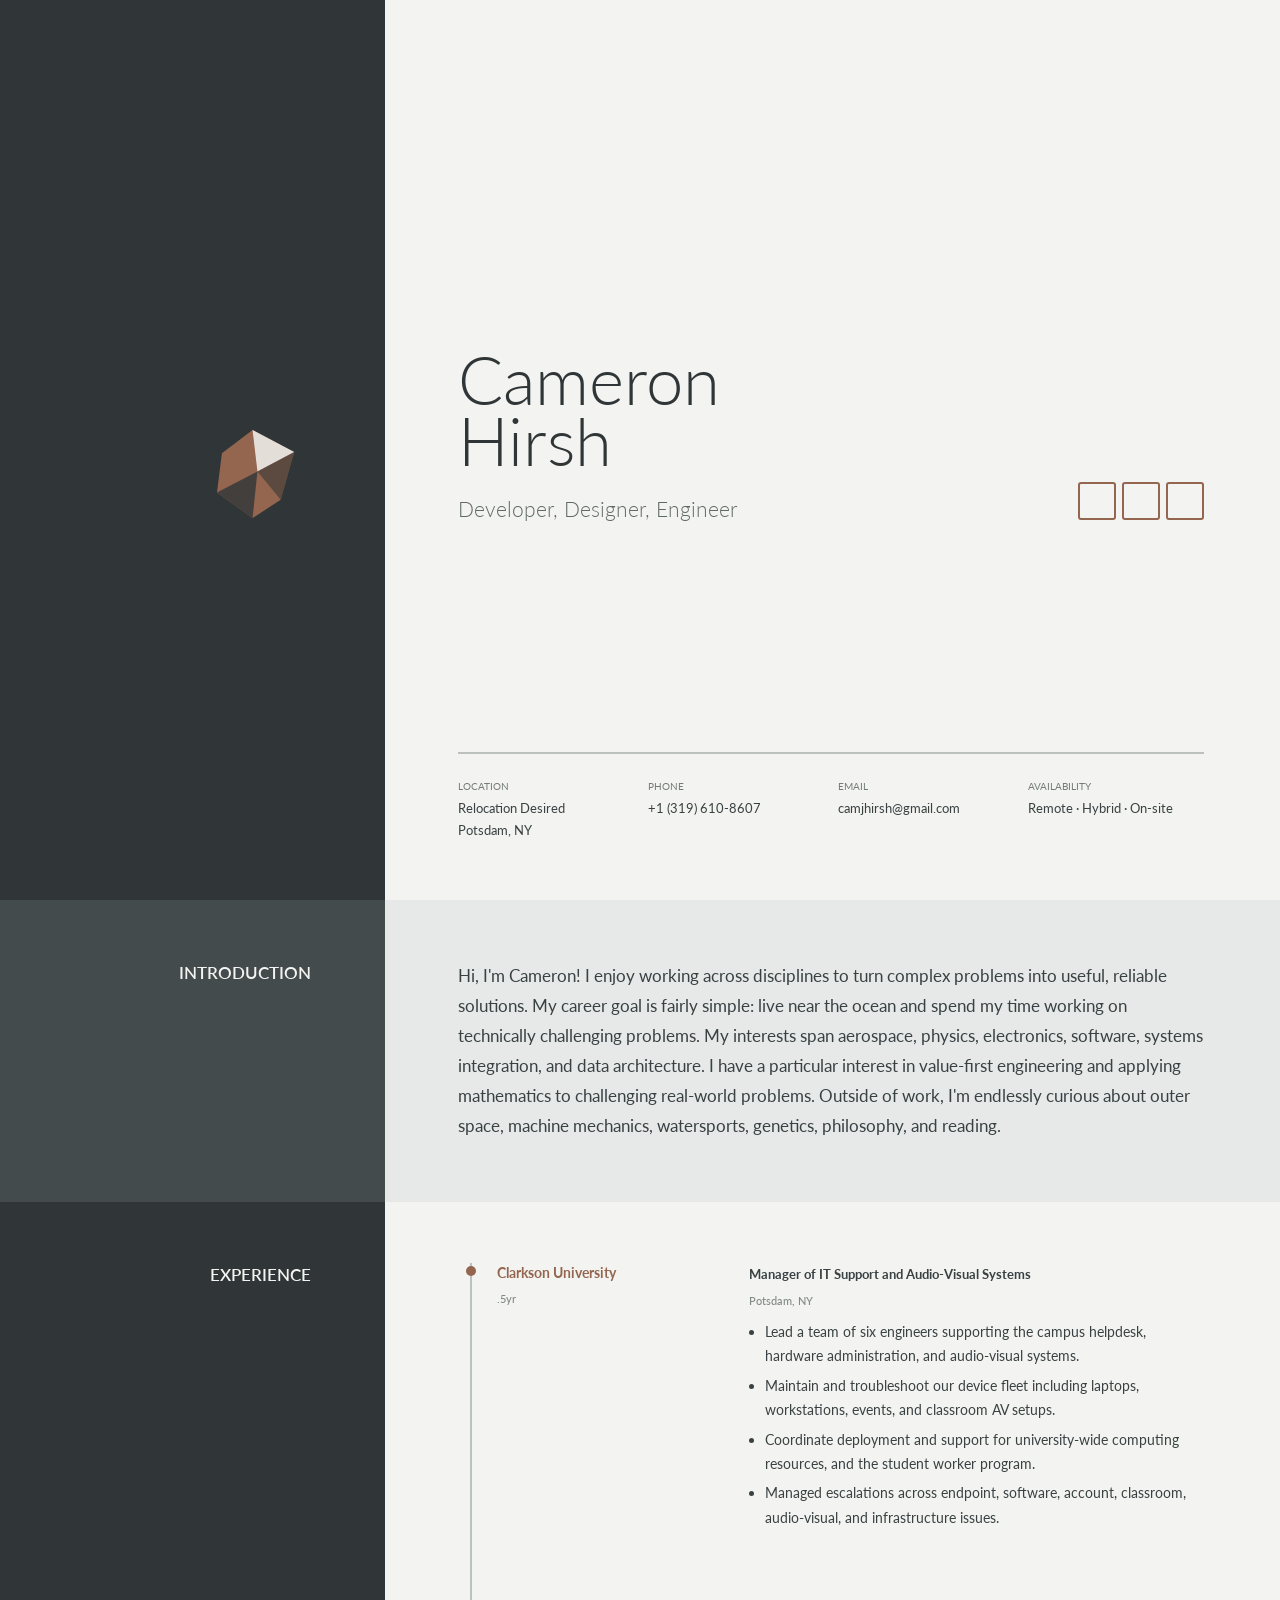
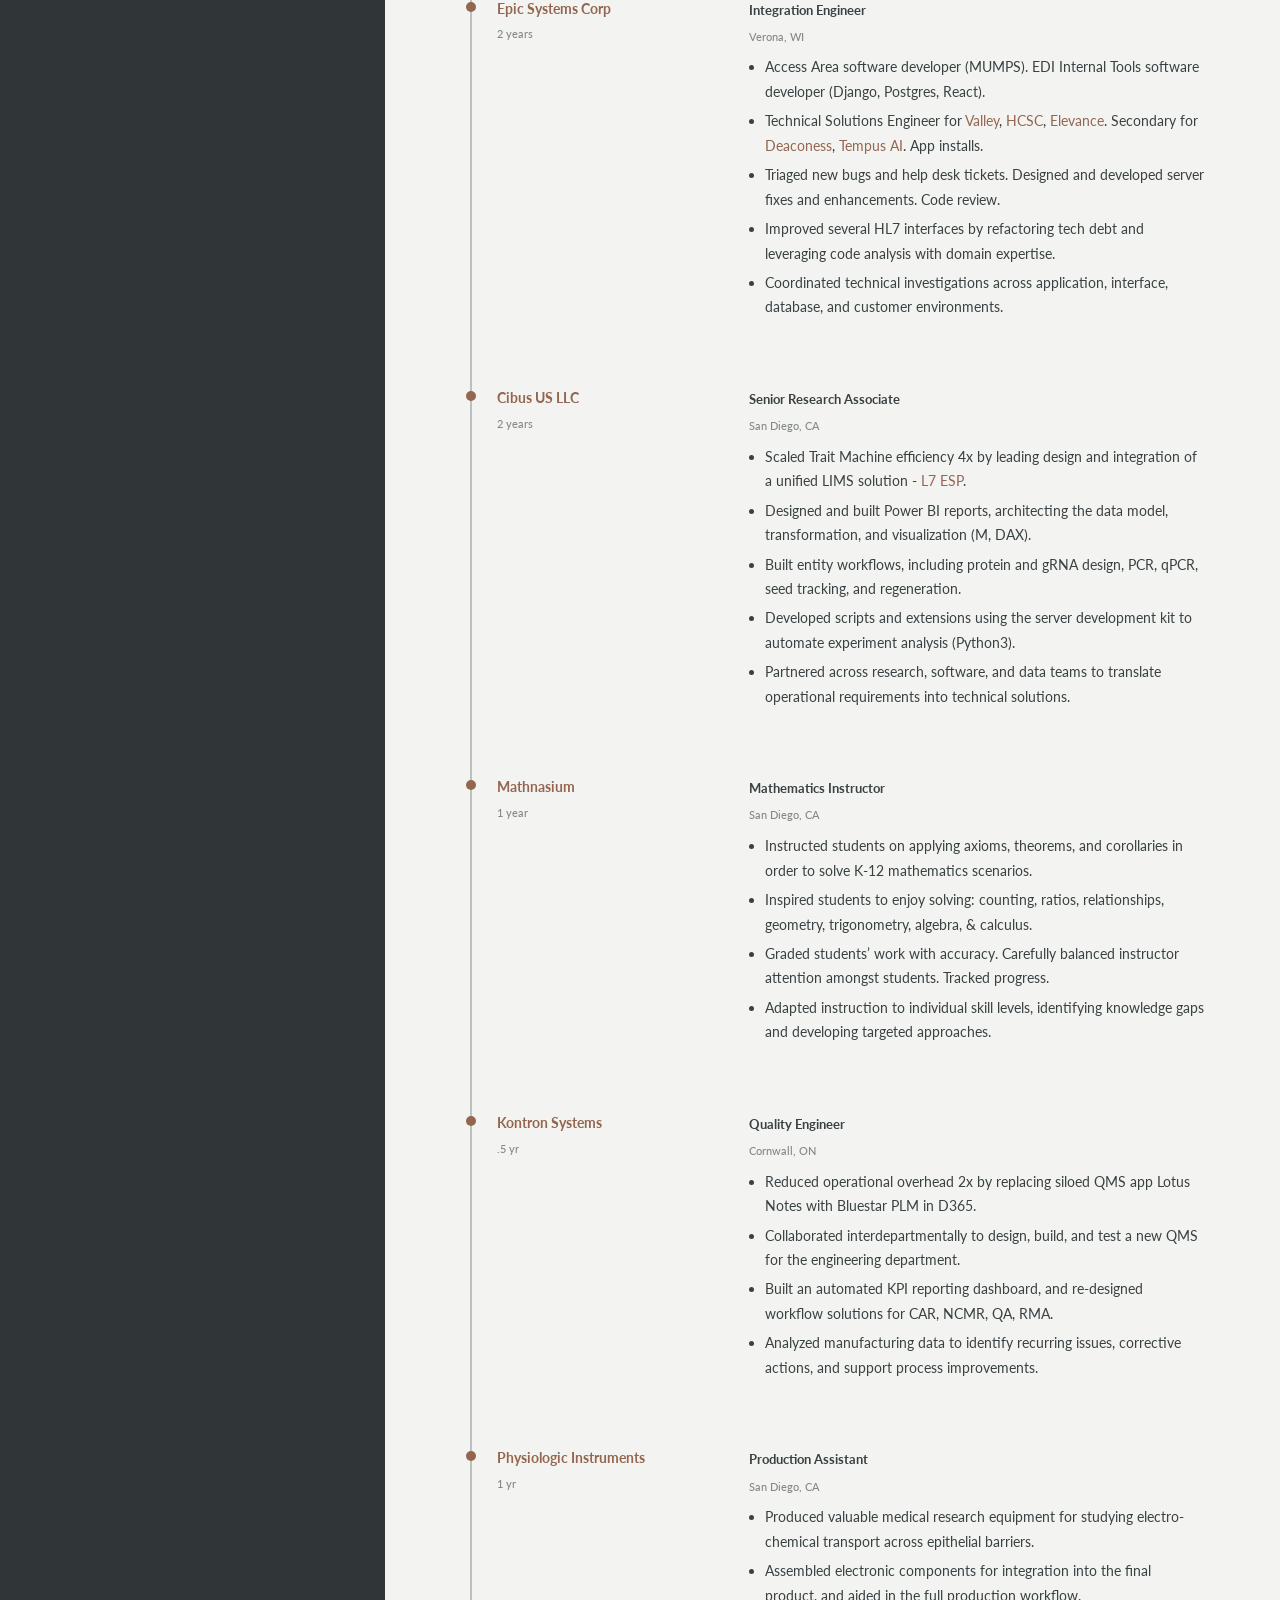
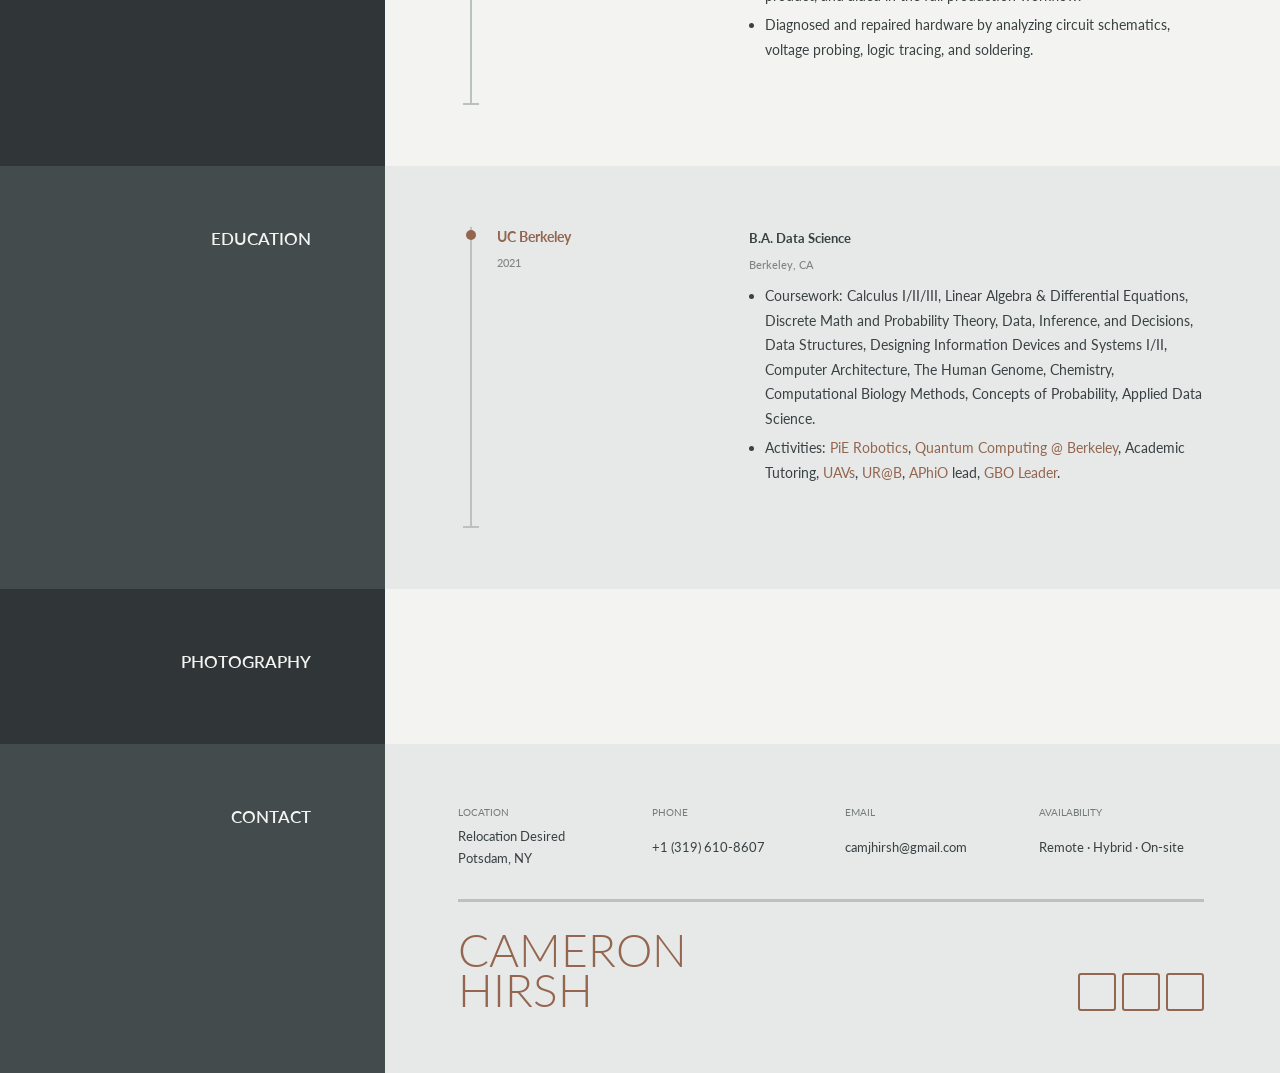
==== commit d0ad037d: "update bachelors" ====
--- a/index.html
+++ b/index.html
@@ -215,7 +215,7 @@
                                         <div class="o-content">
                                             <div class="o-grid">
                                                 <div class="o-grid__col-md-4"><h3 class="c-work__heading"><a href="https://www.berkeley.edu/" target="_blank" rel="noopener noreferrer">UC Berkeley</a></h3><div class="c-work__timeframe">2021</div></div>
-                                                <div class="o-grid__col-md-8"><h4 class="c-work__title">B.A. Data Science - Computational Biology Methods</h4><div class="c-work__location">Berkeley, CA</div><ul class="c-work__details"><li>Coursework: Calculus I/II/III, Linear Algebra &amp; Differential Equations, Discrete Math and Probability Theory, Data, Inference, and Decisions, Data Structures, Designing Information Devices and Systems I/II, Computer Architecture, The Human Genome, Chemistry, Computational Biology Methods, Concepts of Probability, Applied Data Science.</li><li>Activities: <a href="https://pioneers.berkeley.edu/" target="_blank" rel="noopener noreferrer">PiE Robotics</a>, <a href="https://qcb.studentorg.berkeley.edu/" target="_blank" rel="noopener noreferrer">Quantum Computing @ Berkeley</a>, Academic Tutoring, <a href="https://uav.studentorg.berkeley.edu/" target="_blank" rel="noopener noreferrer">UAVs</a>, <a href="https://urobotics.studentorg.berkeley.edu/" target="_blank" rel="noopener noreferrer">UR@B</a>, <a href="https://rush.calaphio.com/" target="_blank" rel="noopener noreferrer">APhiO</a> lead, <a href="https://orientation.berkeley.edu/how-to-get-involved/student-leaders/" target="_blank" rel="noopener noreferrer">GBO Leader</a>.</li></ul></div>
+                                                <div class="o-grid__col-md-8"><h4 class="c-work__title">B.A. Data Science</h4><div class="c-work__location">Berkeley, CA</div><ul class="c-work__details"><li>Coursework: Calculus I/II/III, Linear Algebra &amp; Differential Equations, Discrete Math and Probability Theory, Data, Inference, and Decisions, Data Structures, Designing Information Devices and Systems I/II, Computer Architecture, The Human Genome, Chemistry, Computational Biology Methods, Concepts of Probability, Applied Data Science.</li><li>Activities: <a href="https://pioneers.berkeley.edu/" target="_blank" rel="noopener noreferrer">PiE Robotics</a>, <a href="https://qcb.studentorg.berkeley.edu/" target="_blank" rel="noopener noreferrer">Quantum Computing @ Berkeley</a>, Academic Tutoring, <a href="https://uav.studentorg.berkeley.edu/" target="_blank" rel="noopener noreferrer">UAVs</a>, <a href="https://urobotics.studentorg.berkeley.edu/" target="_blank" rel="noopener noreferrer">UR@B</a>, <a href="https://rush.calaphio.com/" target="_blank" rel="noopener noreferrer">APhiO</a> lead, <a href="https://orientation.berkeley.edu/how-to-get-involved/student-leaders/" target="_blank" rel="noopener noreferrer">GBO Leader</a>.</li></ul></div>
                                             </div>
                                         </div>
                                     </article>
--- a/assets/css/themes.dark.css
+++ b/assets/css/themes.dark.css
@@ -321,6 +321,37 @@
     border-top: none;
   }
 
+  .o-section--header .o-section__container {
+    display: flex;
+    flex-direction: column;
+  }
+
+  .c-header__header {
+    padding-bottom: 1.75rem;
+  }
+
+  .c-header__content,
+  .c-header__inner-content,
+  .c-header__top,
+  .c-header__contact {
+    display: flex;
+    flex-direction: column;
+    flex: 1;
+  }
+
+  .c-header__top {
+    justify-content: center;
+    margin-bottom: 1.75rem;
+  }
+
+  .c-header__brand {
+    margin-bottom: 0;
+  }
+
+  .c-header__social-buttons {
+    margin-top: .75rem;
+  }
+
   .c-header__mark {
     width: 5rem;
     height: 5rem;
@@ -328,6 +359,8 @@
 
   .c-header__details {
     grid-template-columns: minmax(0, 1fr);
+    align-content: space-evenly;
+    flex: 1;
   }
 
 }
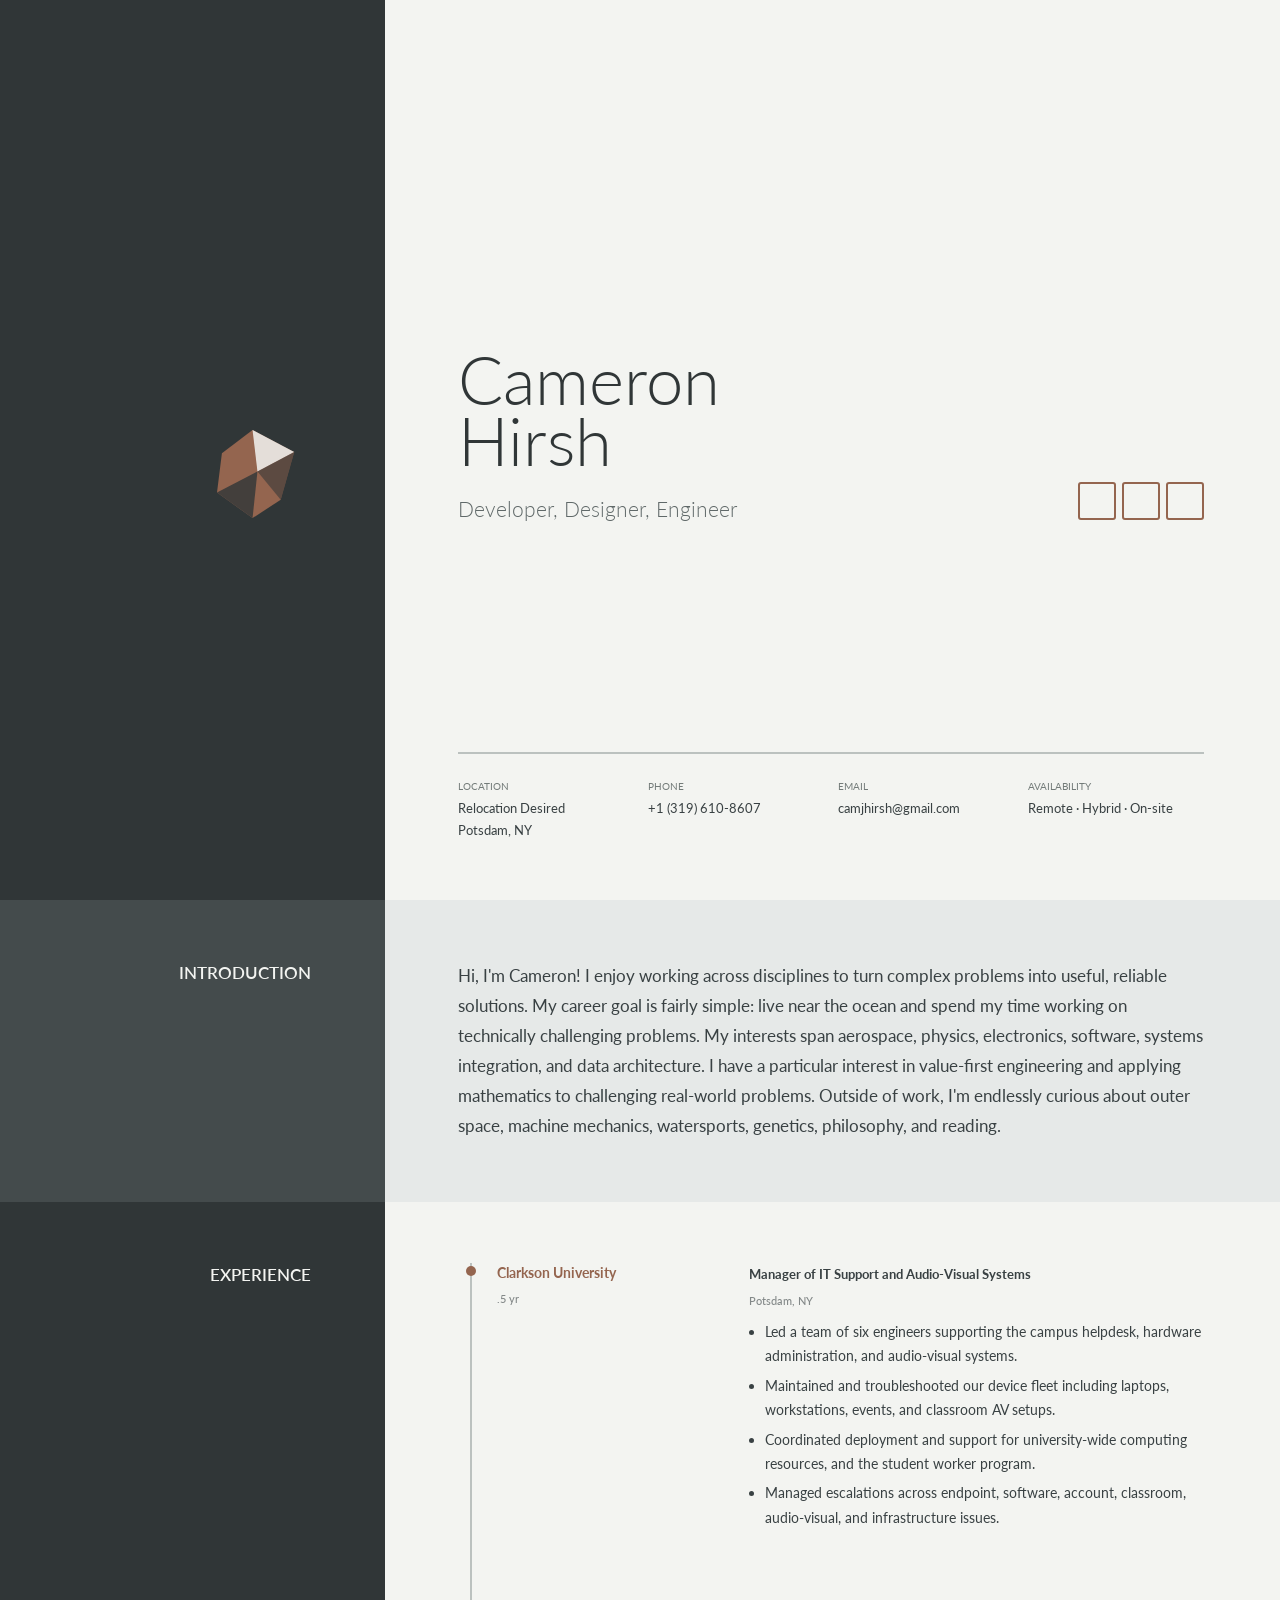
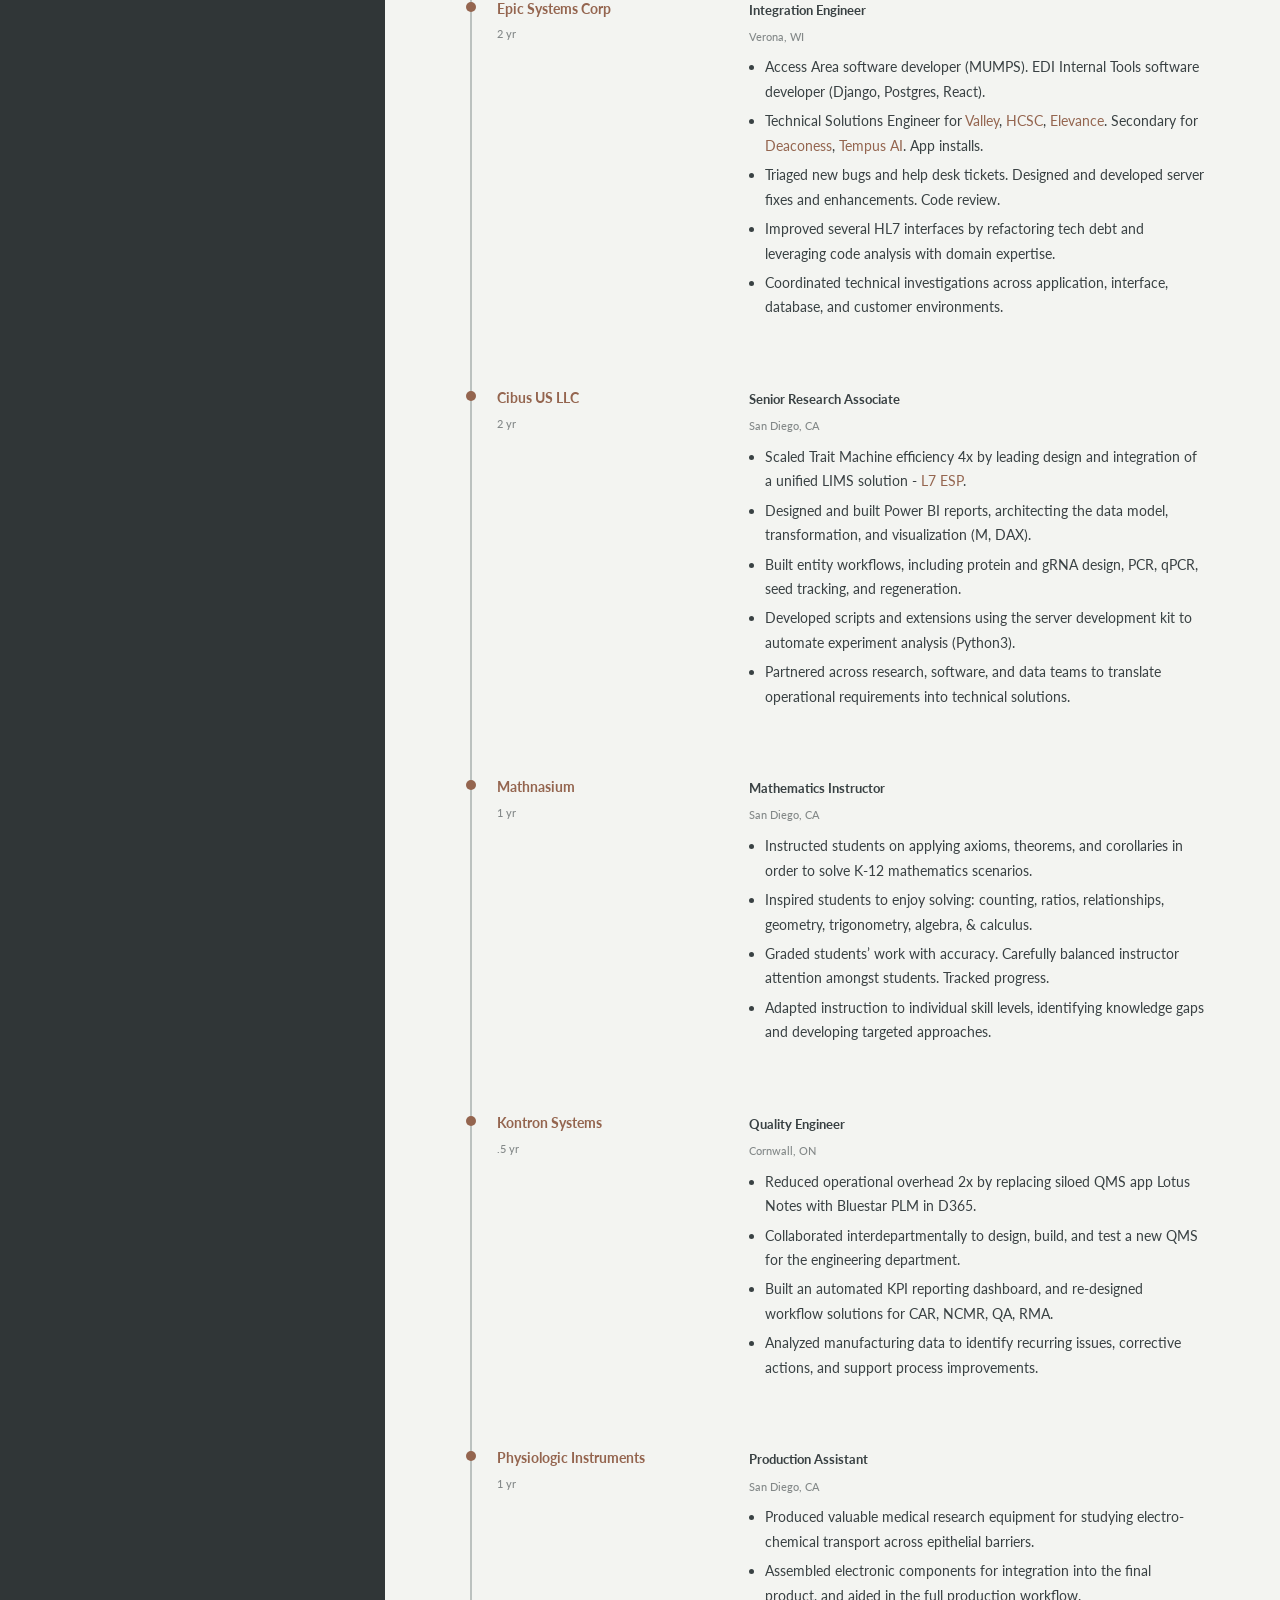
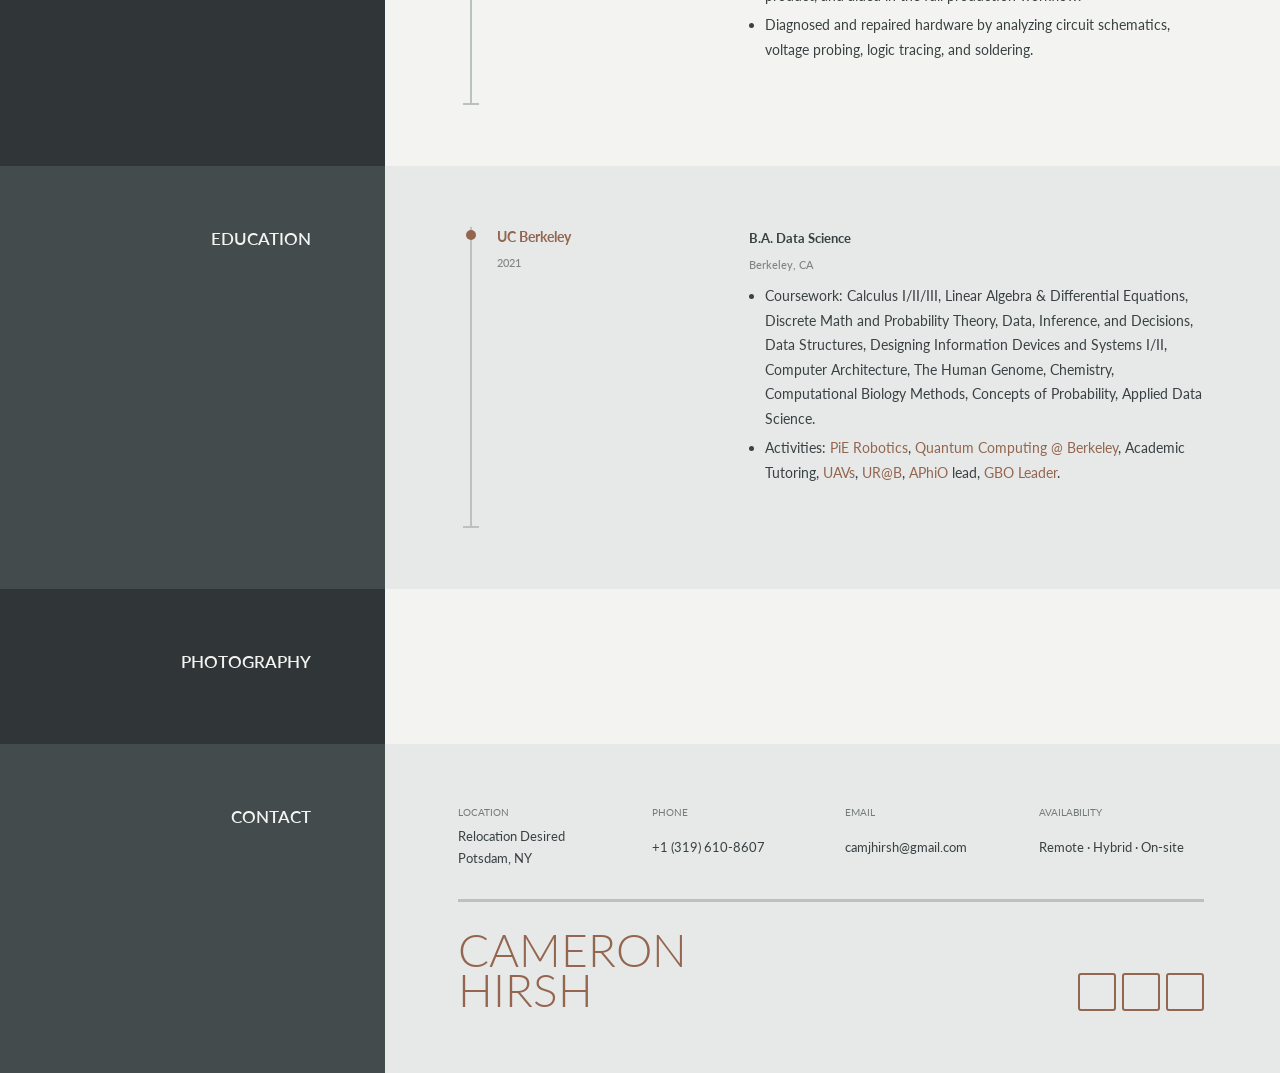
==== commit fe087d87: "touch ups" ====
--- a/index.html
+++ b/index.html
@@ -139,16 +139,16 @@
                                         <div class="c-timeline__point  t-timeline__point"></div>
                                         <div class="o-content">
                                             <div class="o-grid">
-                                                <div class="o-grid__col-md-4"><h3 class="c-work__heading"><a href="https://www.clarkson.edu" target="_blank" rel="noopener noreferrer">Clarkson University</a></h3><div class="c-work__timeframe">.5yr</div></div>
-                                                <div class="o-grid__col-md-8"><h4 class="c-work__title">Manager of IT Support and Audio-Visual Systems</h4><div class="c-work__location">Potsdam, NY</div><ul class="c-work__details"><li>Lead a team of six engineers supporting the campus helpdesk, hardware administration, and audio-visual systems.</li><li>Maintain and troubleshoot our device fleet including laptops, workstations, events, and classroom AV setups.</li><li>Coordinate deployment and support for university-wide computing resources, and the student worker program.</li><li>Managed escalations across endpoint, software, account, classroom, audio-visual, and infrastructure issues.</li></ul></div>
-                                            </div>
-                                        </div>
-                                    </article>
-                                    <article class="c-timeline__item">
-                                        <div class="c-timeline__point  t-timeline__point"></div>
-                                        <div class="o-content">
-                                            <div class="o-grid">
-                                                <div class="o-grid__col-md-4"><h3 class="c-work__heading"><a href="https://www.epic.com/" target="_blank" rel="noopener noreferrer">Epic Systems Corp</a></h3><div class="c-work__timeframe">2 years</div></div>
+                                                <div class="o-grid__col-md-4"><h3 class="c-work__heading"><a href="https://www.clarkson.edu" target="_blank" rel="noopener noreferrer">Clarkson University</a></h3><div class="c-work__timeframe">.5 yr</div></div>
+                                                <div class="o-grid__col-md-8"><h4 class="c-work__title">Manager of IT Support and Audio-Visual Systems</h4><div class="c-work__location">Potsdam, NY</div><ul class="c-work__details"><li>Led a team of six engineers supporting the campus helpdesk, hardware administration, and audio-visual systems.</li><li>Maintained and troubleshooted our device fleet including laptops, workstations, events, and classroom AV setups.</li><li>Coordinated deployment and support for university-wide computing resources, and the student worker program.</li><li>Managed escalations across endpoint, software, account, classroom, audio-visual, and infrastructure issues.</li></ul></div>
+                                            </div>
+                                        </div>
+                                    </article>
+                                    <article class="c-timeline__item">
+                                        <div class="c-timeline__point  t-timeline__point"></div>
+                                        <div class="o-content">
+                                            <div class="o-grid">
+                                                <div class="o-grid__col-md-4"><h3 class="c-work__heading"><a href="https://www.epic.com/" target="_blank" rel="noopener noreferrer">Epic Systems Corp</a></h3><div class="c-work__timeframe">2 yr</div></div>
                                                 <div class="o-grid__col-md-8"><h4 class="c-work__title">Integration Engineer</h4><div class="c-work__location">Verona, WI</div><ul class="c-work__details"><li>Access Area software developer (MUMPS). EDI Internal Tools software developer (Django, Postgres, React).</li><li>Technical Solutions Engineer for <a href="https://www.valleymed.org/" target="_blank" rel="noopener noreferrer">Valley</a>, <a href="https://www.hcsc.com/" target="_blank" rel="noopener noreferrer">HCSC</a>, <a href="https://www.elevancehealth.com/" target="_blank" rel="noopener noreferrer">Elevance</a>. Secondary for <a href="https://www.deaconess.com/" target="_blank" rel="noopener noreferrer">Deaconess</a>, <a href="https://www.tempus.com/?srsltid=AfmBOoosuUFxhYh0W1EJQhU5cGGkBFgqmf_IE66JM0x3shMp0WBWMKzs" target="_blank" rel="noopener noreferrer">Tempus AI</a>. App installs.</li><li>Triaged new bugs and help desk tickets. Designed and developed server fixes and enhancements. Code review.</li><li>Improved several HL7 interfaces by refactoring tech debt and leveraging code analysis with domain expertise.</li><li>Coordinated technical investigations across application, interface, database, and customer environments.</li></ul></div>
                                             </div>
                                         </div>
@@ -157,7 +157,7 @@
                                         <div class="c-timeline__point  t-timeline__point"></div>
                                         <div class="o-content">
                                             <div class="o-grid">
-                                                <div class="o-grid__col-md-4"><h3 class="c-work__heading"><a href="https://www.cibus.com/" target="_blank" rel="noopener noreferrer">Cibus US LLC</a></h3><div class="c-work__timeframe">2 years</div></div>
+                                                <div class="o-grid__col-md-4"><h3 class="c-work__heading"><a href="https://www.cibus.com/" target="_blank" rel="noopener noreferrer">Cibus US LLC</a></h3><div class="c-work__timeframe">2 yr</div></div>
                                                 <div class="o-grid__col-md-8"><h4 class="c-work__title">Senior Research Associate</h4><div class="c-work__location">San Diego, CA</div><ul class="c-work__details"><li>Scaled Trait Machine efficiency 4x by leading design and integration of a unified LIMS solution - <a href="https://l7informatics.com/" target="_blank" rel="noopener noreferrer">L7 ESP</a>.</li><li>Designed and built Power BI reports, architecting the data model, transformation, and visualization (M, DAX).</li><li>Built entity workflows, including protein and gRNA design, PCR, qPCR, seed tracking, and regeneration.</li><li>Developed scripts and extensions using the server development kit to automate experiment analysis (Python3).</li><li>Partnered across research, software, and data teams to translate operational requirements into technical solutions.</li></ul></div>
                                             </div>
                                         </div>
@@ -166,7 +166,7 @@
                                         <div class="c-timeline__point  t-timeline__point"></div>
                                         <div class="o-content">
                                             <div class="o-grid">
-                                                <div class="o-grid__col-md-4"><h3 class="c-work__heading"><a href="https://www.mathnasium.com/ca/" target="_blank" rel="noopener noreferrer">Mathnasium</a></h3><div class="c-work__timeframe">1 year</div></div>
+                                                <div class="o-grid__col-md-4"><h3 class="c-work__heading"><a href="https://www.mathnasium.com/ca/" target="_blank" rel="noopener noreferrer">Mathnasium</a></h3><div class="c-work__timeframe">1 yr</div></div>
                                                 <div class="o-grid__col-md-8"><h4 class="c-work__title">Mathematics Instructor</h4><div class="c-work__location">San Diego, CA</div><ul class="c-work__details"><li>Instructed students on applying axioms, theorems, and corollaries in order to solve K-12 mathematics scenarios.</li><li>Inspired students to enjoy solving: counting, ratios, relationships, geometry, trigonometry, algebra, &amp; calculus.</li><li>Graded students’ work with accuracy. Carefully balanced instructor attention amongst students. Tracked progress.</li><li>Adapted instruction to individual skill levels, identifying knowledge gaps and developing targeted approaches.</li></ul></div>
                                             </div>
                                         </div>
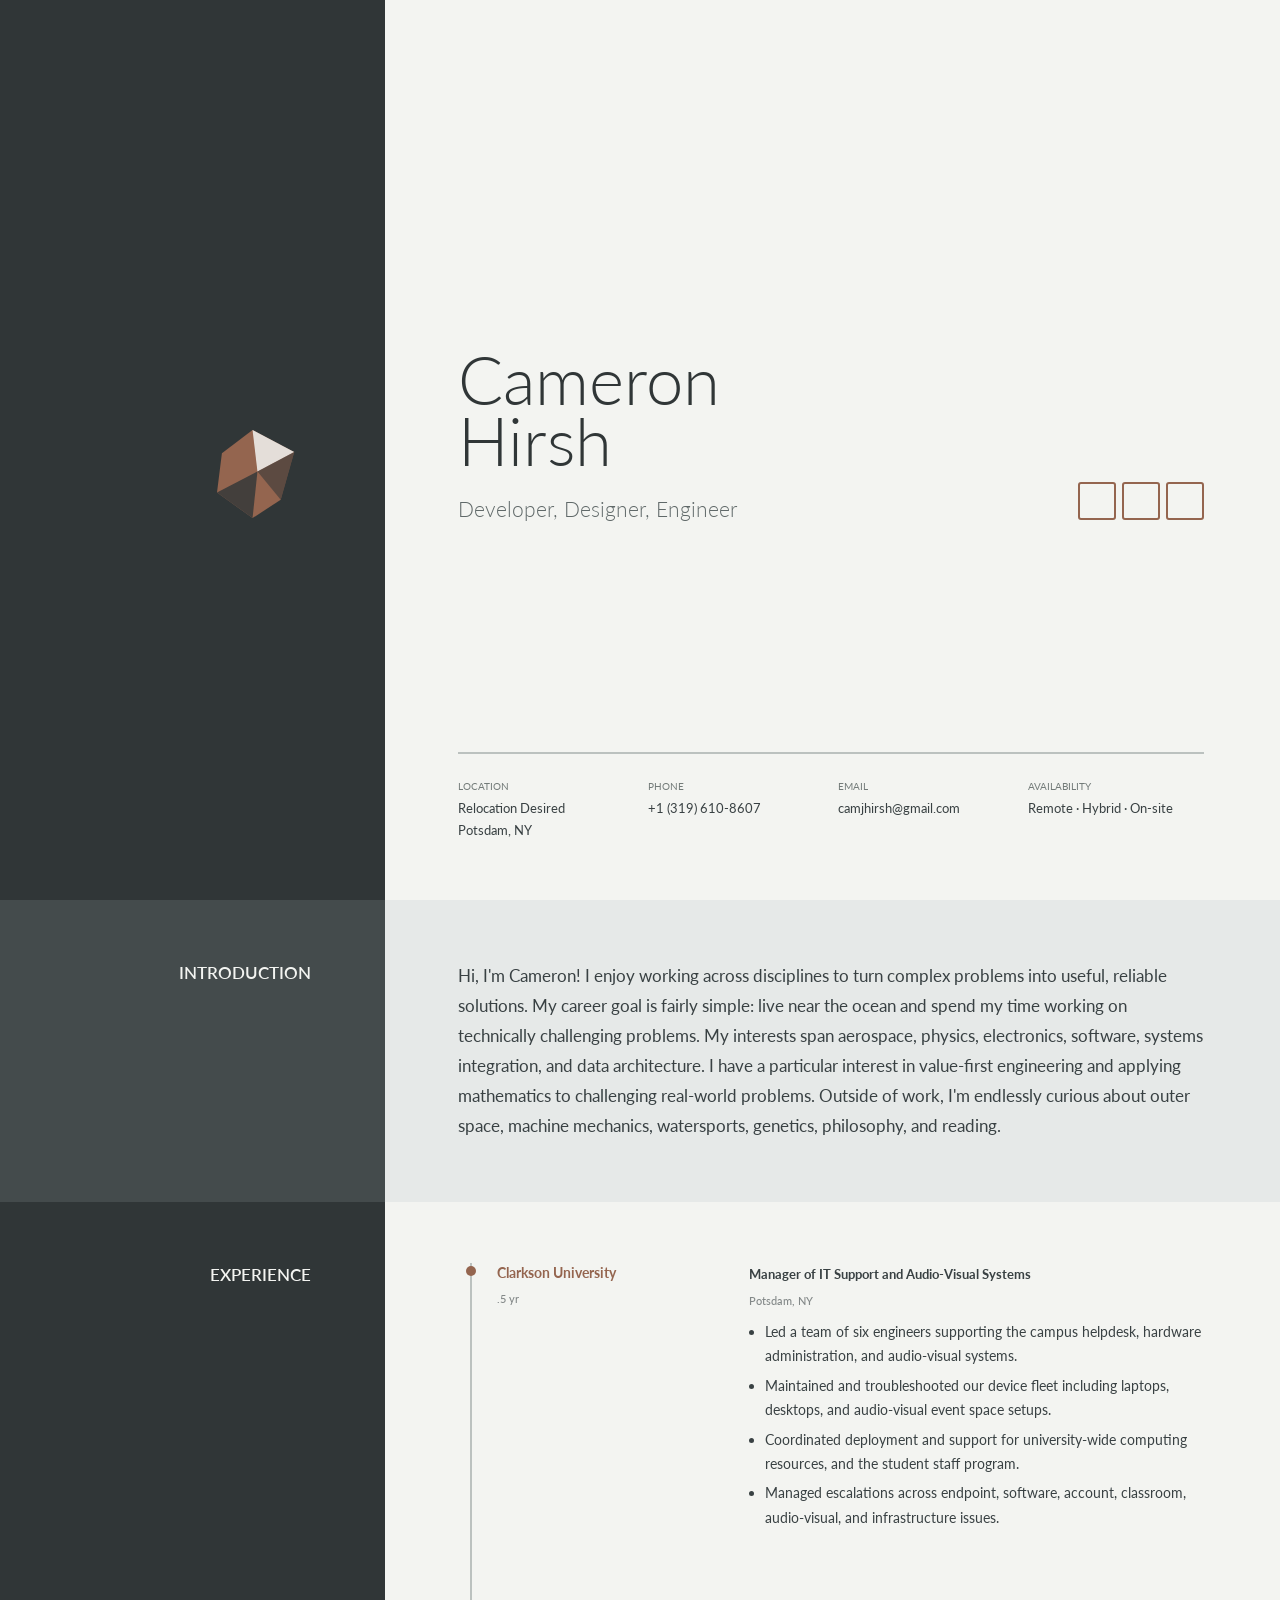
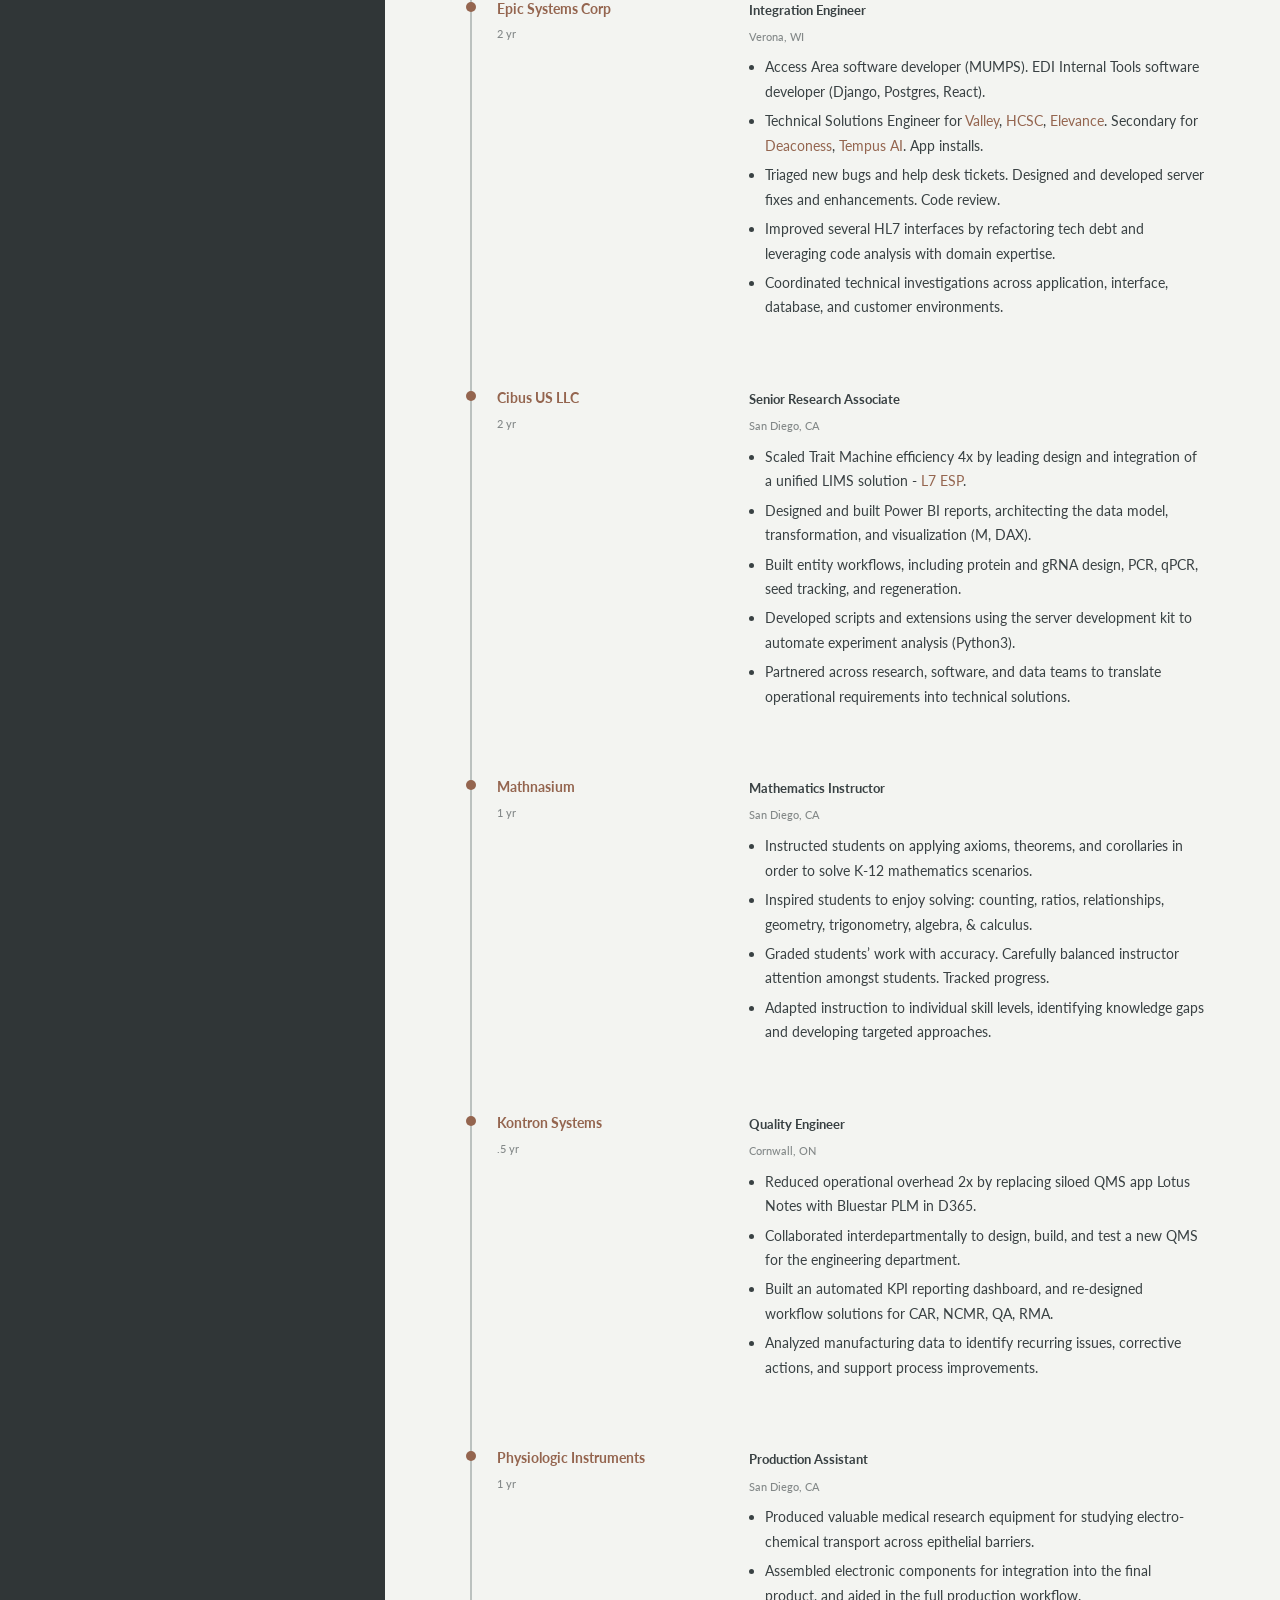
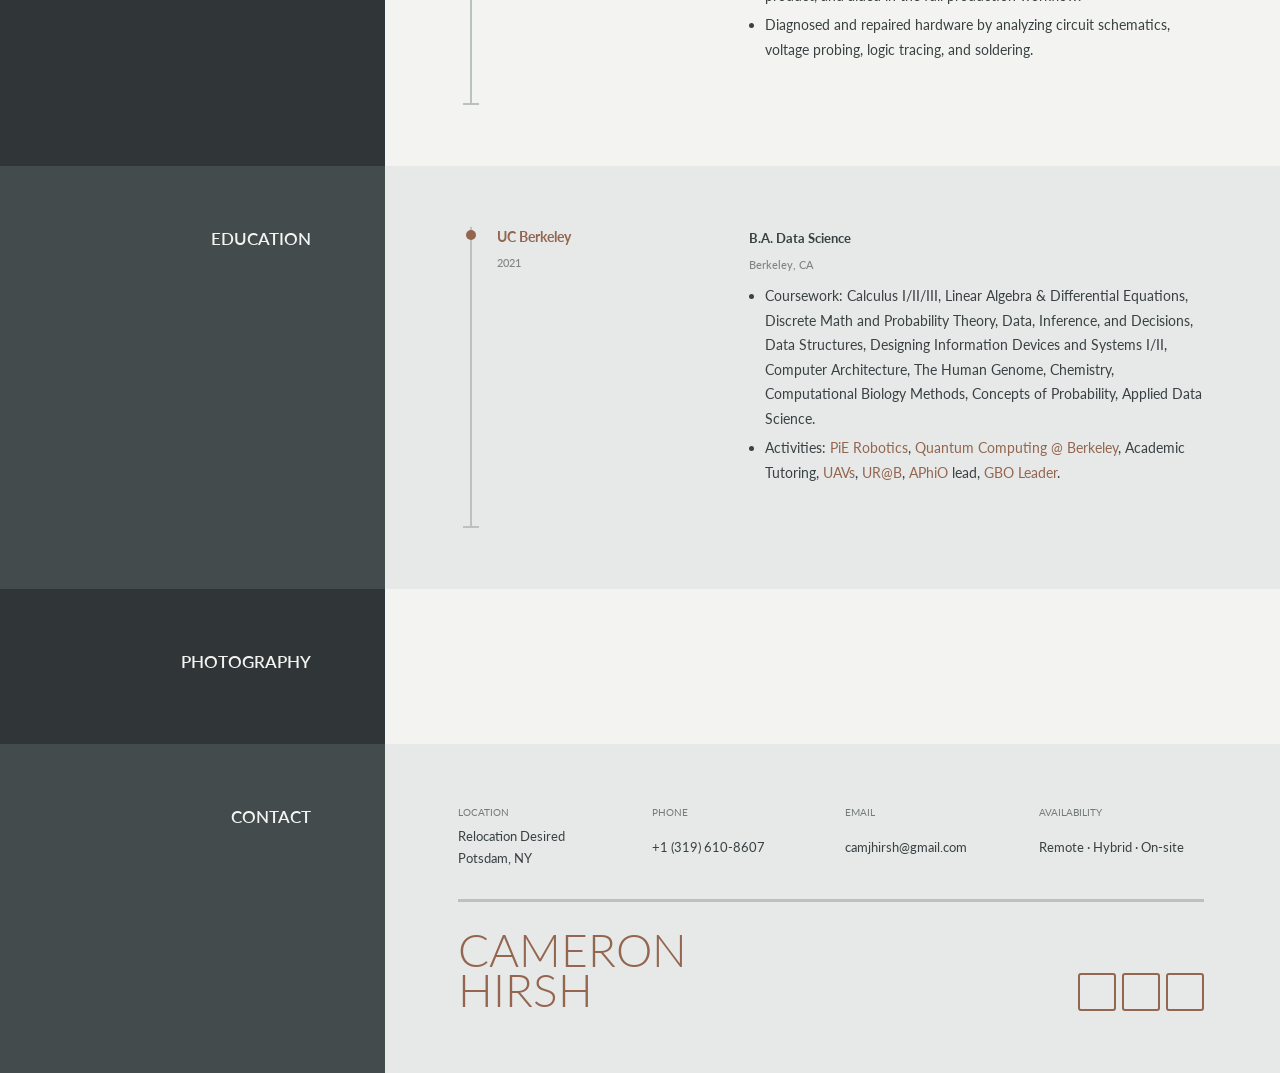
==== commit 84804fc9: "wording attempt update" ====
--- a/index.html
+++ b/index.html
@@ -6,6 +6,14 @@
         <meta name="description" content="Cameron Hirsh | Developer, Designer, Engineer">
         <title>Cameron Hirsh | cjh.lnks.info</title>
 
+        <link rel="icon" href="assets/favicons/favicon.svg" type="image/svg+xml">
+        <link rel="icon" href="assets/favicons/favicon.ico" sizes="any">
+        <link rel="icon" href="assets/favicons/favicon-16x16.png" sizes="16x16" type="image/png">
+        <link rel="icon" href="assets/favicons/favicon-32x32.png" sizes="32x32" type="image/png">
+        <link rel="icon" href="assets/favicons/favicon-48x48.png" sizes="48x48" type="image/png">
+        <link rel="apple-touch-icon" href="assets/favicons/apple-touch-icon.png">
+        <link rel="manifest" href="assets/favicons/site.webmanifest">
+
         <link href="https://fonts.googleapis.com/css?family=Lato:300,400,700,900&display=swap" rel="stylesheet">
         <link rel="stylesheet" href="assets/plugins/font-awesome/css/fontawesome.min.css">
         <link rel="stylesheet" href="assets/plugins/font-awesome/css/brands.min.css">
@@ -13,8 +21,7 @@
         <link rel="stylesheet" href="assets/plugins/font-awesome/css/solid.min.css">
         <link rel="stylesheet" href="assets/plugins/nivo-lightbox/nivo-lightbox.css">
         <link rel="stylesheet" href="assets/plugins/nivo-lightbox/themes/default/default.css">
-        <link rel="stylesheet" href="assets/css/main.css">
-        <link rel="stylesheet" href="assets/css/themes.dark.css">
+        <link rel="stylesheet" href="assets/css/style.css">
 
         <script src="assets/js/jquery.min.js"></script>
         <script src="assets/plugins/nivo-lightbox/nivo-lightbox.min.js"></script>
@@ -140,7 +147,7 @@
                                         <div class="o-content">
                                             <div class="o-grid">
                                                 <div class="o-grid__col-md-4"><h3 class="c-work__heading"><a href="https://www.clarkson.edu" target="_blank" rel="noopener noreferrer">Clarkson University</a></h3><div class="c-work__timeframe">.5 yr</div></div>
-                                                <div class="o-grid__col-md-8"><h4 class="c-work__title">Manager of IT Support and Audio-Visual Systems</h4><div class="c-work__location">Potsdam, NY</div><ul class="c-work__details"><li>Led a team of six engineers supporting the campus helpdesk, hardware administration, and audio-visual systems.</li><li>Maintained and troubleshooted our device fleet including laptops, workstations, events, and classroom AV setups.</li><li>Coordinated deployment and support for university-wide computing resources, and the student worker program.</li><li>Managed escalations across endpoint, software, account, classroom, audio-visual, and infrastructure issues.</li></ul></div>
+                                                <div class="o-grid__col-md-8"><h4 class="c-work__title">Manager of IT Support and Audio-Visual Systems</h4><div class="c-work__location">Potsdam, NY</div><ul class="c-work__details"><li>Led a team of six engineers supporting the campus helpdesk, hardware administration, and audio-visual systems.</li><li>Maintained and troubleshooted our device fleet including laptops, desktops, and audio-visual event space setups.</li><li>Coordinated deployment and support for university-wide computing resources, and the student staff program.</li><li>Managed escalations across endpoint, software, account, classroom, audio-visual, and infrastructure issues.</li></ul></div>
                                             </div>
                                         </div>
                                     </article>
--- a/assets/css/style.css
+++ b/assets/css/style.css
@@ -0,0 +1,2899 @@
+﻿@charset "UTF-8";
+/*! normalize.css v3.0.3 | MIT License | github.com/necolas/normalize.css */
+/**
+ * 1. Set default font family to sans-serif.
+ * 2. Prevent iOS and IE text size adjust after device orientation change,
+ *    without disabling user zoom.
+ */
+html {
+  font-family: sans-serif;
+  /* 1 */
+  -ms-text-size-adjust: 100%;
+  /* 2 */
+  -webkit-text-size-adjust: 100%;
+  /* 2 */
+}
+
+/**
+ * Remove default margin.
+ */
+body {
+  margin: 0;
+}
+
+/* HTML5 display definitions
+   ========================================================================== */
+/**
+ * Correct `block` display not defined for any HTML5 element in IE 8/9.
+ * Correct `block` display not defined for `details` or `summary` in IE 10/11
+ * and Firefox.
+ * Correct `block` display not defined for `main` in IE 11.
+ */
+article,
+aside,
+details,
+figcaption,
+figure,
+footer,
+header,
+main,
+menu,
+nav,
+section,
+summary {
+  display: block;
+}
+
+/**
+ * 1. Correct `inline-block` display not defined in IE 8/9.
+ * 2. Normalize vertical alignment of `progress` in Chrome, Firefox, and Opera.
+ */
+audio,
+canvas,
+progress,
+video {
+  display: inline-block;
+  /* 1 */
+  vertical-align: baseline;
+  /* 2 */
+}
+
+/**
+ * Prevent modern browsers from displaying `audio` without controls.
+ * Remove excess height in iOS 5 devices.
+ */
+audio:not([controls]) {
+  display: none;
+  height: 0;
+}
+
+/**
+ * Address `[hidden]` styling not present in IE 8/9/10.
+ * Hide the `template` element in IE 8/9/10/11, Safari, and Firefox < 22.
+ */
+[hidden],
+template {
+  display: none;
+}
+
+/* Links
+   ========================================================================== */
+/**
+ * Remove the gray background color from active links in IE 10.
+ */
+a {
+  background-color: transparent;
+}
+
+/**
+ * Improve readability of focused elements when they are also in an
+ * active/hover state.
+ */
+a:active,
+a:hover {
+  outline: 0;
+}
+
+/* Text-level semantics
+   ========================================================================== */
+/**
+ * Address styling not present in IE 8/9/10/11, Safari, and Chrome.
+ */
+abbr[title] {
+  border-bottom: 1px dotted;
+}
+
+/**
+ * Address style set to `bolder` in Firefox 4+, Safari, and Chrome.
+ */
+b,
+strong {
+  font-weight: bold;
+}
+
+/**
+ * Address styling not present in Safari and Chrome.
+ */
+dfn {
+  font-style: italic;
+}
+
+/**
+ * Address variable `h1` font-size and margin within `section` and `article`
+ * contexts in Firefox 4+, Safari, and Chrome.
+ */
+h1 {
+  font-size: 2em;
+  margin: 0.67em 0;
+}
+
+/**
+ * Address styling not present in IE 8/9.
+ */
+mark {
+  background: #ff0;
+  color: #000;
+}
+
+/**
+ * Address inconsistent and variable font size in all browsers.
+ */
+small {
+  font-size: 80%;
+}
+
+/**
+ * Prevent `sub` and `sup` affecting `line-height` in all browsers.
+ */
+sub,
+sup {
+  font-size: 75%;
+  line-height: 0;
+  position: relative;
+  vertical-align: baseline;
+}
+
+sup {
+  top: -0.5em;
+}
+
+sub {
+  bottom: -0.25em;
+}
+
+/* Embedded content
+   ========================================================================== */
+/**
+ * Remove border when inside `a` element in IE 8/9/10.
+ */
+img {
+  border: 0;
+}
+
+/**
+ * Correct overflow not hidden in IE 9/10/11.
+ */
+svg:not(:root) {
+  overflow: hidden;
+}
+
+/* Grouping content
+   ========================================================================== */
+/**
+ * Address margin not present in IE 8/9 and Safari.
+ */
+figure {
+  margin: 1em 40px;
+}
+
+/**
+ * Address differences between Firefox and other browsers.
+ */
+hr {
+  box-sizing: content-box;
+  height: 0;
+}
+
+/**
+ * Contain overflow in all browsers.
+ */
+pre {
+  overflow: auto;
+}
+
+/**
+ * Address odd `em`-unit font size rendering in all browsers.
+ */
+code,
+kbd,
+pre,
+samp {
+  font-family: monospace, monospace;
+  font-size: 1em;
+}
+
+/* Forms
+   ========================================================================== */
+/**
+ * Known limitation: by default, Chrome and Safari on OS X allow very limited
+ * styling of `select`, unless a `border` property is set.
+ */
+/**
+ * 1. Correct color not being inherited.
+ *    Known issue: affects color of disabled elements.
+ * 2. Correct font properties not being inherited.
+ * 3. Address margins set differently in Firefox 4+, Safari, and Chrome.
+ */
+button,
+input,
+optgroup,
+select,
+textarea {
+  color: inherit;
+  /* 1 */
+  font: inherit;
+  /* 2 */
+  margin: 0;
+  /* 3 */
+}
+
+/**
+ * Address `overflow` set to `hidden` in IE 8/9/10/11.
+ */
+button {
+  overflow: visible;
+}
+
+/**
+ * Address inconsistent `text-transform` inheritance for `button` and `select`.
+ * All other form control elements do not inherit `text-transform` values.
+ * Correct `button` style inheritance in Firefox, IE 8/9/10/11, and Opera.
+ * Correct `select` style inheritance in Firefox.
+ */
+button,
+select {
+  text-transform: none;
+}
+
+/**
+ * 1. Avoid the WebKit bug in Android 4.0.* where (2) destroys native `audio`
+ *    and `video` controls.
+ * 2. Correct inability to style clickable `input` types in iOS.
+ * 3. Improve usability and consistency of cursor style between image-type
+ *    `input` and others.
+ */
+button,
+html input[type="button"],
+input[type="reset"],
+input[type="submit"] {
+  -webkit-appearance: button;
+  /* 2 */
+  cursor: pointer;
+  /* 3 */
+}
+
+/**
+ * Re-set default cursor for disabled elements.
+ */
+button[disabled],
+html input[disabled] {
+  cursor: default;
+}
+
+/**
+ * Remove inner padding and border in Firefox 4+.
+ */
+button::-moz-focus-inner,
+input::-moz-focus-inner {
+  border: 0;
+  padding: 0;
+}
+
+/**
+ * Address Firefox 4+ setting `line-height` on `input` using `!important` in
+ * the UA stylesheet.
+ */
+input {
+  line-height: normal;
+}
+
+/**
+ * It's recommended that you don't attempt to style these elements.
+ * Firefox's implementation doesn't respect box-sizing, padding, or width.
+ *
+ * 1. Address box sizing set to `content-box` in IE 8/9/10.
+ * 2. Remove excess padding in IE 8/9/10.
+ */
+input[type="checkbox"],
+input[type="radio"] {
+  box-sizing: border-box;
+  /* 1 */
+  padding: 0;
+  /* 2 */
+}
+
+/**
+ * Fix the cursor style for Chrome's increment/decrement buttons. For certain
+ * `font-size` values of the `input`, it causes the cursor style of the
+ * decrement button to change from `default` to `text`.
+ */
+input[type="number"]::-webkit-inner-spin-button,
+input[type="number"]::-webkit-outer-spin-button {
+  height: auto;
+}
+
+/**
+ * 1. Address `appearance` set to `searchfield` in Safari and Chrome.
+ * 2. Address `box-sizing` set to `border-box` in Safari and Chrome.
+ */
+input[type="search"] {
+  -webkit-appearance: textfield;
+  /* 1 */
+  box-sizing: content-box;
+  /* 2 */
+}
+
+/**
+ * Remove inner padding and search cancel button in Safari and Chrome on OS X.
+ * Safari (but not Chrome) clips the cancel button when the search input has
+ * padding (and `textfield` appearance).
+ */
+input[type="search"]::-webkit-search-cancel-button,
+input[type="search"]::-webkit-search-decoration {
+  -webkit-appearance: none;
+}
+
+/**
+ * Define consistent border, margin, and padding.
+ */
+fieldset {
+  border: 1px solid #c0c0c0;
+  margin: 0 2px;
+  padding: 0.35em 0.625em 0.75em;
+}
+
+/**
+ * 1. Correct `color` not being inherited in IE 8/9/10/11.
+ * 2. Remove padding so people aren't caught out if they zero out fieldsets.
+ */
+legend {
+  border: 0;
+  /* 1 */
+  padding: 0;
+  /* 2 */
+}
+
+/**
+ * Remove default vertical scrollbar in IE 8/9/10/11.
+ */
+textarea {
+  overflow: auto;
+}
+
+/**
+ * Don't inherit the `font-weight` (applied by a rule above).
+ * NOTE: the default cannot safely be changed in Chrome and Safari on OS X.
+ */
+optgroup {
+  font-weight: bold;
+}
+
+/* Tables
+   ========================================================================== */
+/**
+ * Remove most spacing between table cells.
+ */
+table {
+  border-collapse: collapse;
+  border-spacing: 0;
+}
+
+td,
+th {
+  padding: 0;
+}
+
+body,
+h1, h2, h3, h4, h5, h6,
+p,
+blockquote,
+pre,
+dl, dd,
+ol, ul,
+form, fieldset, legend,
+figure,
+table, th, td, caption,
+hr {
+  margin: 0;
+  padding: 0;
+}
+
+abbr[title],
+dfn[title] {
+  cursor: help;
+}
+
+address {
+  font-style: normal;
+}
+
+ol ol,
+ul ul,
+ol ul,
+ul ol {
+  margin-bottom: 0;
+}
+
+img {
+  font-style: italic;
+  vertical-align: middle;
+}
+
+label {
+  display: inline-block;
+}
+
+input,
+button,
+select,
+textarea {
+  line-height: inherit;
+  border-radius: 0;
+}
+
+textarea {
+  resize: vertical;
+}
+
+fieldset {
+  min-width: 0;
+  border: 0;
+}
+
+legend {
+  display: block;
+  width: 100%;
+  line-height: inherit;
+}
+
+input[type="search"] {
+  box-sizing: inherit;
+  -webkit-appearance: none;
+}
+
+html {
+  box-sizing: border-box;
+}
+
+*,
+*::before,
+*::after {
+  box-sizing: inherit;
+}
+
+h1, h2, h3, h4, h5, h6,
+p,
+ul, ol,
+dl,
+blockquote,
+address,
+hr,
+table,
+fieldset,
+figure,
+pre,
+.c-progress-bar {
+  margin-bottom: 0.55rem;
+}
+
+html {
+  font-size: 14px;
+  min-height: 100%;
+  -webkit-text-size-adjust: 100%;
+  -ms-text-size-adjust: 100%;
+  -moz-osx-font-smoothing: grayscale;
+  -webkit-font-smoothing: antialiased;
+}
+
+body {
+  font-size: 1rem;
+  font-family: Lato, "Helvetica Neue", Helvetica, Arial, sans-serif;
+  line-height: 1.75;
+  color: #333;
+  background: #fff;
+}
+
+html,
+body {
+  height: 100%;
+}
+
+body {
+  font-weight: 400;
+  -webkit-font-smoothing: subpixel-antialiased;
+}
+
+h1,
+h2,
+h3, .c-number,
+h4,
+h5,
+h6 {
+  font-family: Lato, "Helvetica Neue", Helvetica, Arial, sans-serif;
+  font-weight: 600;
+}
+
+h1 small,
+h2 small,
+h3 small, .c-number small,
+h4 small,
+h5 small,
+h6 small {
+  font-weight: 400;
+  font-size: .7em;
+}
+
+h2,
+h3, .c-number {
+  font-size: 1.2rem;
+  line-height: 1.45;
+  text-transform: uppercase;
+}
+
+a {
+  text-decoration: none;
+}
+
+hr {
+  height: 2px;
+  color: #ccc;
+  background: #ccc;
+  font-size: 0;
+  border: 0;
+}
+
+[dir=rtl] ul, [dir=rtl]
+ol, [dir=rtl]
+dd {
+  margin-right: 3.5rem;
+}
+
+img {
+  max-width: 100%;
+}
+
+img[width],
+img[height] {
+  max-width: none;
+}
+
+.o-list-bare,
+.c-social-buttons,
+.c-clients {
+  margin-left: 0;
+  padding: 0;
+  list-style: none;
+}
+
+[dir=rtl] .o-list-bare,
+[dir=rtl] .c-social-buttons,
+[dir=rtl] .c-clients {
+  margin-right: 0;
+}
+
+.o-list-inline {
+  margin-left: 0;
+  padding: 0;
+  list-style: none;
+}
+
+.o-list-inline > li {
+  display: inline-block;
+}
+
+[dir=rtl] .o-list-inline {
+  margin-right: 0;
+}
+
+.o-media {
+  display: -ms-flexbox;
+  display: flex;
+  -ms-flex-align: start;
+      align-items: flex-start;
+}
+
+.o-media__figure {
+  margin-right: 1rem;
+}
+
+.o-media__body {
+  -ms-flex: 1;
+      flex: 1;
+}
+
+.o-media__body,
+.o-media__body :last-child {
+  margin-bottom: 0;
+}
+
+.o-media--reverse > .o-media__figure {
+  -ms-flex-order: 1;
+      order: 1;
+  margin-left: 1rem;
+  margin-right: 0;
+}
+
+.o-media--flush > .o-media__figure {
+  margin-left: 0;
+  margin-right: 0;
+}
+
+.o-media__block > .o-media__figure {
+  margin-left: 0;
+  margin-right: 0;
+  width: 2.8rem;
+}
+
+.o-container {
+  max-width: 1276px;
+  margin: 0 auto;
+}
+
+.o-content {
+  padding-bottom: 1.75rem;
+}
+
+.o-content__body,
+.o-content__body :last-child {
+  margin-bottom: 0;
+  text-transform: none;
+}
+
+@media (min-width: 760px) {
+  .o-content {
+    padding-bottom: 1.75rem;
+  }
+}
+
+@media (min-width: 1200px) {
+  .o-content {
+    padding-bottom: 2.7125rem;
+  }
+}
+
+.o-grid {
+  display: -ms-flexbox;
+  display: flex;
+  -ms-flex-flow: row wrap;
+      flex-flow: row wrap;
+  margin-right: -3.5rem;
+  position: relative;
+}
+
+.o-grid--gallery {
+  margin-right: -1.75rem;
+  margin-bottom: -1.75rem;
+}
+
+.o-grid--gallery [class*="o-grid__col"] {
+  padding-right: 1.75rem;
+  margin-bottom: 1.75rem;
+}
+
+[class*="o-grid__col"] {
+  width: 100%;
+  padding-right: 3.5rem;
+  margin-bottom: 0;
+}
+
+.o-grid__col-xs-1 {
+  -ms-flex: 0 0 auto;
+      flex: 0 0 auto;
+  width: calc(99.999999% * 0.08333);
+}
+
+.o-grid__col-xs-1:nth-child(1n){
+  margin-right: 0;
+  margin-left: 0;
+}
+
+.o-grid__col-xs-1:last-child{
+  margin-right: 0;
+}
+
+.o-grid__col-xs-1:nth-child(0n){
+  margin-right: 0;
+  margin-left: auto;
+}
+
+.o-grid__col-xs-2 {
+  -ms-flex: 0 0 auto;
+      flex: 0 0 auto;
+  width: calc(99.999999% * 0.16667);
+}
+
+.o-grid__col-xs-2:nth-child(1n){
+  margin-right: 0;
+  margin-left: 0;
+}
+
+.o-grid__col-xs-2:last-child{
+  margin-right: 0;
+}
+
+.o-grid__col-xs-2:nth-child(0n){
+  margin-right: 0;
+  margin-left: auto;
+}
+
+.o-grid__col-xs-3 {
+  -ms-flex: 0 0 auto;
+      flex: 0 0 auto;
+  width: calc(99.999999% * 0.25);
+}
+
+.o-grid__col-xs-3:nth-child(1n){
+  margin-right: 0;
+  margin-left: 0;
+}
+
+.o-grid__col-xs-3:last-child{
+  margin-right: 0;
+}
+
+.o-grid__col-xs-3:nth-child(0n){
+  margin-right: 0;
+  margin-left: auto;
+}
+
+.o-grid__col-xs-4 {
+  -ms-flex: 0 0 auto;
+      flex: 0 0 auto;
+  width: calc(99.999999% * 0.33333);
+}
+
+.o-grid__col-xs-4:nth-child(1n){
+  margin-right: 0;
+  margin-left: 0;
+}
+
+.o-grid__col-xs-4:last-child{
+  margin-right: 0;
+}
+
+.o-grid__col-xs-4:nth-child(0n){
+  margin-right: 0;
+  margin-left: auto;
+}
+
+.o-grid__col-xs-5 {
+  -ms-flex: 0 0 auto;
+      flex: 0 0 auto;
+  width: calc(99.999999% * 0.41667);
+}
+
+.o-grid__col-xs-5:nth-child(1n){
+  margin-right: 0;
+  margin-left: 0;
+}
+
+.o-grid__col-xs-5:last-child{
+  margin-right: 0;
+}
+
+.o-grid__col-xs-5:nth-child(0n){
+  margin-right: 0;
+  margin-left: auto;
+}
+
+.o-grid__col-xs-6 {
+  -ms-flex: 0 0 auto;
+      flex: 0 0 auto;
+  width: calc(99.999999% * 0.5);
+}
+
+.o-grid__col-xs-6:nth-child(1n){
+  margin-right: 0;
+  margin-left: 0;
+}
+
+.o-grid__col-xs-6:last-child{
+  margin-right: 0;
+}
+
+.o-grid__col-xs-6:nth-child(0n){
+  margin-right: 0;
+  margin-left: auto;
+}
+
+.o-grid__col-xs-7 {
+  -ms-flex: 0 0 auto;
+      flex: 0 0 auto;
+  width: calc(99.999999% * 0.58333);
+}
+
+.o-grid__col-xs-7:nth-child(1n){
+  margin-right: 0;
+  margin-left: 0;
+}
+
+.o-grid__col-xs-7:last-child{
+  margin-right: 0;
+}
+
+.o-grid__col-xs-7:nth-child(0n){
+  margin-right: 0;
+  margin-left: auto;
+}
+
+.o-grid__col-xs-8 {
+  -ms-flex: 0 0 auto;
+      flex: 0 0 auto;
+  width: calc(99.999999% * 0.66667);
+}
+
+.o-grid__col-xs-8:nth-child(1n){
+  margin-right: 0;
+  margin-left: 0;
+}
+
+.o-grid__col-xs-8:last-child{
+  margin-right: 0;
+}
+
+.o-grid__col-xs-8:nth-child(0n){
+  margin-right: 0;
+  margin-left: auto;
+}
+
+.o-grid__col-xs-9 {
+  -ms-flex: 0 0 auto;
+      flex: 0 0 auto;
+  width: calc(99.999999% * 0.75);
+}
+
+.o-grid__col-xs-9:nth-child(1n){
+  margin-right: 0;
+  margin-left: 0;
+}
+
+.o-grid__col-xs-9:last-child{
+  margin-right: 0;
+}
+
+.o-grid__col-xs-9:nth-child(0n){
+  margin-right: 0;
+  margin-left: auto;
+}
+
+.o-grid__col-xs-10 {
+  -ms-flex: 0 0 auto;
+      flex: 0 0 auto;
+  width: calc(99.999999% * 0.83333);
+}
+
+.o-grid__col-xs-10:nth-child(1n){
+  margin-right: 0;
+  margin-left: 0;
+}
+
+.o-grid__col-xs-10:last-child{
+  margin-right: 0;
+}
+
+.o-grid__col-xs-10:nth-child(0n){
+  margin-right: 0;
+  margin-left: auto;
+}
+
+.o-grid__col-xs-11 {
+  -ms-flex: 0 0 auto;
+      flex: 0 0 auto;
+  width: calc(99.999999% * 0.91667);
+}
+
+.o-grid__col-xs-11:nth-child(1n){
+  margin-right: 0;
+  margin-left: 0;
+}
+
+.o-grid__col-xs-11:last-child{
+  margin-right: 0;
+}
+
+.o-grid__col-xs-11:nth-child(0n){
+  margin-right: 0;
+  margin-left: auto;
+}
+
+.o-grid__col-xs-12 {
+  -ms-flex: 0 0 auto;
+      flex: 0 0 auto;
+  width: calc(99.999999% * 1);
+}
+
+.o-grid__col-xs-12:nth-child(1n){
+  margin-right: 0;
+  margin-left: 0;
+}
+
+.o-grid__col-xs-12:last-child{
+  margin-right: 0;
+}
+
+.o-grid__col-xs-12:nth-child(0n){
+  margin-right: 0;
+  margin-left: auto;
+}
+
+@media (min-width: 600px) {
+  .o-grid__col-sm-1 {
+    -ms-flex: 0 0 auto;
+        flex: 0 0 auto;
+    width: calc(99.999999% * 0.08333);
+  }
+  .o-grid__col-sm-1:nth-child(1n){
+    margin-right: 0;
+    margin-left: 0;
+  }
+  .o-grid__col-sm-1:last-child{
+    margin-right: 0;
+  }
+  .o-grid__col-sm-1:nth-child(0n){
+    margin-right: 0;
+    margin-left: auto;
+  }
+  .o-grid__col-sm-2 {
+    -ms-flex: 0 0 auto;
+        flex: 0 0 auto;
+    width: calc(99.999999% * 0.16667);
+  }
+  .o-grid__col-sm-2:nth-child(1n){
+    margin-right: 0;
+    margin-left: 0;
+  }
+  .o-grid__col-sm-2:last-child{
+    margin-right: 0;
+  }
+  .o-grid__col-sm-2:nth-child(0n){
+    margin-right: 0;
+    margin-left: auto;
+  }
+  .o-grid__col-sm-3 {
+    -ms-flex: 0 0 auto;
+        flex: 0 0 auto;
+    width: calc(99.999999% * 0.25);
+  }
+  .o-grid__col-sm-3:nth-child(1n){
+    margin-right: 0;
+    margin-left: 0;
+  }
+  .o-grid__col-sm-3:last-child{
+    margin-right: 0;
+  }
+  .o-grid__col-sm-3:nth-child(0n){
+    margin-right: 0;
+    margin-left: auto;
+  }
+  .o-grid__col-sm-4 {
+    -ms-flex: 0 0 auto;
+        flex: 0 0 auto;
+    width: calc(99.999999% * 0.33333);
+  }
+  .o-grid__col-sm-4:nth-child(1n){
+    margin-right: 0;
+    margin-left: 0;
+  }
+  .o-grid__col-sm-4:last-child{
+    margin-right: 0;
+  }
+  .o-grid__col-sm-4:nth-child(0n){
+    margin-right: 0;
+    margin-left: auto;
+  }
+  .o-grid__col-sm-5 {
+    -ms-flex: 0 0 auto;
+        flex: 0 0 auto;
+    width: calc(99.999999% * 0.41667);
+  }
+  .o-grid__col-sm-5:nth-child(1n){
+    margin-right: 0;
+    margin-left: 0;
+  }
+  .o-grid__col-sm-5:last-child{
+    margin-right: 0;
+  }
+  .o-grid__col-sm-5:nth-child(0n){
+    margin-right: 0;
+    margin-left: auto;
+  }
+  .o-grid__col-sm-6 {
+    -ms-flex: 0 0 auto;
+        flex: 0 0 auto;
+    width: calc(99.999999% * 0.5);
+  }
+  .o-grid__col-sm-6:nth-child(1n){
+    margin-right: 0;
+    margin-left: 0;
+  }
+  .o-grid__col-sm-6:last-child{
+    margin-right: 0;
+  }
+  .o-grid__col-sm-6:nth-child(0n){
+    margin-right: 0;
+    margin-left: auto;
+  }
+  .o-grid__col-sm-7 {
+    -ms-flex: 0 0 auto;
+        flex: 0 0 auto;
+    width: calc(99.999999% * 0.58333);
+  }
+  .o-grid__col-sm-7:nth-child(1n){
+    margin-right: 0;
+    margin-left: 0;
+  }
+  .o-grid__col-sm-7:last-child{
+    margin-right: 0;
+  }
+  .o-grid__col-sm-7:nth-child(0n){
+    margin-right: 0;
+    margin-left: auto;
+  }
+  .o-grid__col-sm-8 {
+    -ms-flex: 0 0 auto;
+        flex: 0 0 auto;
+    width: calc(99.999999% * 0.66667);
+  }
+  .o-grid__col-sm-8:nth-child(1n){
+    margin-right: 0;
+    margin-left: 0;
+  }
+  .o-grid__col-sm-8:last-child{
+    margin-right: 0;
+  }
+  .o-grid__col-sm-8:nth-child(0n){
+    margin-right: 0;
+    margin-left: auto;
+  }
+  .o-grid__col-sm-9 {
+    -ms-flex: 0 0 auto;
+        flex: 0 0 auto;
+    width: calc(99.999999% * 0.75);
+  }
+  .o-grid__col-sm-9:nth-child(1n){
+    margin-right: 0;
+    margin-left: 0;
+  }
+  .o-grid__col-sm-9:last-child{
+    margin-right: 0;
+  }
+  .o-grid__col-sm-9:nth-child(0n){
+    margin-right: 0;
+    margin-left: auto;
+  }
+  .o-grid__col-sm-10 {
+    -ms-flex: 0 0 auto;
+        flex: 0 0 auto;
+    width: calc(99.999999% * 0.83333);
+  }
+  .o-grid__col-sm-10:nth-child(1n){
+    margin-right: 0;
+    margin-left: 0;
+  }
+  .o-grid__col-sm-10:last-child{
+    margin-right: 0;
+  }
+  .o-grid__col-sm-10:nth-child(0n){
+    margin-right: 0;
+    margin-left: auto;
+  }
+  .o-grid__col-sm-11 {
+    -ms-flex: 0 0 auto;
+        flex: 0 0 auto;
+    width: calc(99.999999% * 0.91667);
+  }
+  .o-grid__col-sm-11:nth-child(1n){
+    margin-right: 0;
+    margin-left: 0;
+  }
+  .o-grid__col-sm-11:last-child{
+    margin-right: 0;
+  }
+  .o-grid__col-sm-11:nth-child(0n){
+    margin-right: 0;
+    margin-left: auto;
+  }
+  .o-grid__col-sm-12 {
+    -ms-flex: 0 0 auto;
+        flex: 0 0 auto;
+    width: calc(99.999999% * 1);
+  }
+  .o-grid__col-sm-12:nth-child(1n){
+    margin-right: 0;
+    margin-left: 0;
+  }
+  .o-grid__col-sm-12:last-child{
+    margin-right: 0;
+  }
+  .o-grid__col-sm-12:nth-child(0n){
+    margin-right: 0;
+    margin-left: auto;
+  }
+}
+
+@media (min-width: 760px) {
+  .o-grid__col-md-1 {
+    -ms-flex: 0 0 auto;
+        flex: 0 0 auto;
+    width: calc(99.999999% * 0.08333);
+  }
+  .o-grid__col-md-1:nth-child(1n){
+    margin-right: 0;
+    margin-left: 0;
+  }
+  .o-grid__col-md-1:last-child{
+    margin-right: 0;
+  }
+  .o-grid__col-md-1:nth-child(0n){
+    margin-right: 0;
+    margin-left: auto;
+  }
+  .o-grid__col-md-2 {
+    -ms-flex: 0 0 auto;
+        flex: 0 0 auto;
+    width: calc(99.999999% * 0.16667);
+  }
+  .o-grid__col-md-2:nth-child(1n){
+    margin-right: 0;
+    margin-left: 0;
+  }
+  .o-grid__col-md-2:last-child{
+    margin-right: 0;
+  }
+  .o-grid__col-md-2:nth-child(0n){
+    margin-right: 0;
+    margin-left: auto;
+  }
+  .o-grid__col-md-3 {
+    -ms-flex: 0 0 auto;
+        flex: 0 0 auto;
+    width: calc(99.999999% * 0.25);
+  }
+  .o-grid__col-md-3:nth-child(1n){
+    margin-right: 0;
+    margin-left: 0;
+  }
+  .o-grid__col-md-3:last-child{
+    margin-right: 0;
+  }
+  .o-grid__col-md-3:nth-child(0n){
+    margin-right: 0;
+    margin-left: auto;
+  }
+  .o-grid__col-md-4 {
+    -ms-flex: 0 0 auto;
+        flex: 0 0 auto;
+    width: calc(99.999999% * 0.33333);
+  }
+  .o-grid__col-md-4:nth-child(1n){
+    margin-right: 0;
+    margin-left: 0;
+  }
+  .o-grid__col-md-4:last-child{
+    margin-right: 0;
+  }
+  .o-grid__col-md-4:nth-child(0n){
+    margin-right: 0;
+    margin-left: auto;
+  }
+  .o-grid__col-md-5 {
+    -ms-flex: 0 0 auto;
+        flex: 0 0 auto;
+    width: calc(99.999999% * 0.41667);
+  }
+  .o-grid__col-md-5:nth-child(1n){
+    margin-right: 0;
+    margin-left: 0;
+  }
+  .o-grid__col-md-5:last-child{
+    margin-right: 0;
+  }
+  .o-grid__col-md-5:nth-child(0n){
+    margin-right: 0;
+    margin-left: auto;
+  }
+  .o-grid__col-md-6 {
+    -ms-flex: 0 0 auto;
+        flex: 0 0 auto;
+    width: calc(99.999999% * 0.5);
+  }
+  .o-grid__col-md-6:nth-child(1n){
+    margin-right: 0;
+    margin-left: 0;
+  }
+  .o-grid__col-md-6:last-child{
+    margin-right: 0;
+  }
+  .o-grid__col-md-6:nth-child(0n){
+    margin-right: 0;
+    margin-left: auto;
+  }
+  .o-grid__col-md-7 {
+    -ms-flex: 0 0 auto;
+        flex: 0 0 auto;
+    width: calc(99.999999% * 0.58333);
+  }
+  .o-grid__col-md-7:nth-child(1n){
+    margin-right: 0;
+    margin-left: 0;
+  }
+  .o-grid__col-md-7:last-child{
+    margin-right: 0;
+  }
+  .o-grid__col-md-7:nth-child(0n){
+    margin-right: 0;
+    margin-left: auto;
+  }
+  .o-grid__col-md-8 {
+    -ms-flex: 0 0 auto;
+        flex: 0 0 auto;
+    width: calc(99.999999% * 0.66667);
+  }
+  .o-grid__col-md-8:nth-child(1n){
+    margin-right: 0;
+    margin-left: 0;
+  }
+  .o-grid__col-md-8:last-child{
+    margin-right: 0;
+  }
+  .o-grid__col-md-8:nth-child(0n){
+    margin-right: 0;
+    margin-left: auto;
+  }
+  .o-grid__col-md-9 {
+    -ms-flex: 0 0 auto;
+        flex: 0 0 auto;
+    width: calc(99.999999% * 0.75);
+  }
+  .o-grid__col-md-9:nth-child(1n){
+    margin-right: 0;
+    margin-left: 0;
+  }
+  .o-grid__col-md-9:last-child{
+    margin-right: 0;
+  }
+  .o-grid__col-md-9:nth-child(0n){
+    margin-right: 0;
+    margin-left: auto;
+  }
+  .o-grid__col-md-10 {
+    -ms-flex: 0 0 auto;
+        flex: 0 0 auto;
+    width: calc(99.999999% * 0.83333);
+  }
+  .o-grid__col-md-10:nth-child(1n){
+    margin-right: 0;
+    margin-left: 0;
+  }
+  .o-grid__col-md-10:last-child{
+    margin-right: 0;
+  }
+  .o-grid__col-md-10:nth-child(0n){
+    margin-right: 0;
+    margin-left: auto;
+  }
+  .o-grid__col-md-11 {
+    -ms-flex: 0 0 auto;
+        flex: 0 0 auto;
+    width: calc(99.999999% * 0.91667);
+  }
+  .o-grid__col-md-11:nth-child(1n){
+    margin-right: 0;
+    margin-left: 0;
+  }
+  .o-grid__col-md-11:last-child{
+    margin-right: 0;
+  }
+  .o-grid__col-md-11:nth-child(0n){
+    margin-right: 0;
+    margin-left: auto;
+  }
+  .o-grid__col-md-12 {
+    -ms-flex: 0 0 auto;
+        flex: 0 0 auto;
+    width: calc(99.999999% * 1);
+  }
+  .o-grid__col-md-12:nth-child(1n){
+    margin-right: 0;
+    margin-left: 0;
+  }
+  .o-grid__col-md-12:last-child{
+    margin-right: 0;
+  }
+  .o-grid__col-md-12:nth-child(0n){
+    margin-right: 0;
+    margin-left: auto;
+  }
+}
+
+@media (min-width: 1024px) {
+  .o-grid__col-lg-1 {
+    -ms-flex: 0 0 auto;
+        flex: 0 0 auto;
+    width: calc(99.999999% * 0.08333);
+  }
+  .o-grid__col-lg-1:nth-child(1n){
+    margin-right: 0;
+    margin-left: 0;
+  }
+  .o-grid__col-lg-1:last-child{
+    margin-right: 0;
+  }
+  .o-grid__col-lg-1:nth-child(0n){
+    margin-right: 0;
+    margin-left: auto;
+  }
+  .o-grid__col-lg-2 {
+    -ms-flex: 0 0 auto;
+        flex: 0 0 auto;
+    width: calc(99.999999% * 0.16667);
+  }
+  .o-grid__col-lg-2:nth-child(1n){
+    margin-right: 0;
+    margin-left: 0;
+  }
+  .o-grid__col-lg-2:last-child{
+    margin-right: 0;
+  }
+  .o-grid__col-lg-2:nth-child(0n){
+    margin-right: 0;
+    margin-left: auto;
+  }
+  .o-grid__col-lg-3 {
+    -ms-flex: 0 0 auto;
+        flex: 0 0 auto;
+    width: calc(99.999999% * 0.25);
+  }
+  .o-grid__col-lg-3:nth-child(1n){
+    margin-right: 0;
+    margin-left: 0;
+  }
+  .o-grid__col-lg-3:last-child{
+    margin-right: 0;
+  }
+  .o-grid__col-lg-3:nth-child(0n){
+    margin-right: 0;
+    margin-left: auto;
+  }
+  .o-grid__col-lg-4 {
+    -ms-flex: 0 0 auto;
+        flex: 0 0 auto;
+    width: calc(99.999999% * 0.33333);
+  }
+  .o-grid__col-lg-4:nth-child(1n){
+    margin-right: 0;
+    margin-left: 0;
+  }
+  .o-grid__col-lg-4:last-child{
+    margin-right: 0;
+  }
+  .o-grid__col-lg-4:nth-child(0n){
+    margin-right: 0;
+    margin-left: auto;
+  }
+  .o-grid__col-lg-5 {
+    -ms-flex: 0 0 auto;
+        flex: 0 0 auto;
+    width: calc(99.999999% * 0.41667);
+  }
+  .o-grid__col-lg-5:nth-child(1n){
+    margin-right: 0;
+    margin-left: 0;
+  }
+  .o-grid__col-lg-5:last-child{
+    margin-right: 0;
+  }
+  .o-grid__col-lg-5:nth-child(0n){
+    margin-right: 0;
+    margin-left: auto;
+  }
+  .o-grid__col-lg-6 {
+    -ms-flex: 0 0 auto;
+        flex: 0 0 auto;
+    width: calc(99.999999% * 0.5);
+  }
+  .o-grid__col-lg-6:nth-child(1n){
+    margin-right: 0;
+    margin-left: 0;
+  }
+  .o-grid__col-lg-6:last-child{
+    margin-right: 0;
+  }
+  .o-grid__col-lg-6:nth-child(0n){
+    margin-right: 0;
+    margin-left: auto;
+  }
+  .o-grid__col-lg-7 {
+    -ms-flex: 0 0 auto;
+        flex: 0 0 auto;
+    width: calc(99.999999% * 0.58333);
+  }
+  .o-grid__col-lg-7:nth-child(1n){
+    margin-right: 0;
+    margin-left: 0;
+  }
+  .o-grid__col-lg-7:last-child{
+    margin-right: 0;
+  }
+  .o-grid__col-lg-7:nth-child(0n){
+    margin-right: 0;
+    margin-left: auto;
+  }
+  .o-grid__col-lg-8 {
+    -ms-flex: 0 0 auto;
+        flex: 0 0 auto;
+    width: calc(99.999999% * 0.66667);
+  }
+  .o-grid__col-lg-8:nth-child(1n){
+    margin-right: 0;
+    margin-left: 0;
+  }
+  .o-grid__col-lg-8:last-child{
+    margin-right: 0;
+  }
+  .o-grid__col-lg-8:nth-child(0n){
+    margin-right: 0;
+    margin-left: auto;
+  }
+  .o-grid__col-lg-9 {
+    -ms-flex: 0 0 auto;
+        flex: 0 0 auto;
+    width: calc(99.999999% * 0.75);
+  }
+  .o-grid__col-lg-9:nth-child(1n){
+    margin-right: 0;
+    margin-left: 0;
+  }
+  .o-grid__col-lg-9:last-child{
+    margin-right: 0;
+  }
+  .o-grid__col-lg-9:nth-child(0n){
+    margin-right: 0;
+    margin-left: auto;
+  }
+  .o-grid__col-lg-10 {
+    -ms-flex: 0 0 auto;
+        flex: 0 0 auto;
+    width: calc(99.999999% * 0.83333);
+  }
+  .o-grid__col-lg-10:nth-child(1n){
+    margin-right: 0;
+    margin-left: 0;
+  }
+  .o-grid__col-lg-10:last-child{
+    margin-right: 0;
+  }
+  .o-grid__col-lg-10:nth-child(0n){
+    margin-right: 0;
+    margin-left: auto;
+  }
+  .o-grid__col-lg-11 {
+    -ms-flex: 0 0 auto;
+        flex: 0 0 auto;
+    width: calc(99.999999% * 0.91667);
+  }
+  .o-grid__col-lg-11:nth-child(1n){
+    margin-right: 0;
+    margin-left: 0;
+  }
+  .o-grid__col-lg-11:last-child{
+    margin-right: 0;
+  }
+  .o-grid__col-lg-11:nth-child(0n){
+    margin-right: 0;
+    margin-left: auto;
+  }
+  .o-grid__col-lg-12 {
+    -ms-flex: 0 0 auto;
+        flex: 0 0 auto;
+    width: calc(99.999999% * 1);
+  }
+  .o-grid__col-lg-12:nth-child(1n){
+    margin-right: 0;
+    margin-left: 0;
+  }
+  .o-grid__col-lg-12:last-child{
+    margin-right: 0;
+  }
+  .o-grid__col-lg-12:nth-child(0n){
+    margin-right: 0;
+    margin-left: auto;
+  }
+}
+
+@media (min-width: 1200px) {
+  .o-grid__col-xl-1 {
+    -ms-flex: 0 0 auto;
+        flex: 0 0 auto;
+    width: calc(99.999999% * 0.08333);
+  }
+  .o-grid__col-xl-1:nth-child(1n){
+    margin-right: 0;
+    margin-left: 0;
+  }
+  .o-grid__col-xl-1:last-child{
+    margin-right: 0;
+  }
+  .o-grid__col-xl-1:nth-child(0n){
+    margin-right: 0;
+    margin-left: auto;
+  }
+  .o-grid__col-xl-2 {
+    -ms-flex: 0 0 auto;
+        flex: 0 0 auto;
+    width: calc(99.999999% * 0.16667);
+  }
+  .o-grid__col-xl-2:nth-child(1n){
+    margin-right: 0;
+    margin-left: 0;
+  }
+  .o-grid__col-xl-2:last-child{
+    margin-right: 0;
+  }
+  .o-grid__col-xl-2:nth-child(0n){
+    margin-right: 0;
+    margin-left: auto;
+  }
+  .o-grid__col-xl-3 {
+    -ms-flex: 0 0 auto;
+        flex: 0 0 auto;
+    width: calc(99.999999% * 0.25);
+  }
+  .o-grid__col-xl-3:nth-child(1n){
+    margin-right: 0;
+    margin-left: 0;
+  }
+  .o-grid__col-xl-3:last-child{
+    margin-right: 0;
+  }
+  .o-grid__col-xl-3:nth-child(0n){
+    margin-right: 0;
+    margin-left: auto;
+  }
+  .o-grid__col-xl-4 {
+    -ms-flex: 0 0 auto;
+        flex: 0 0 auto;
+    width: calc(99.999999% * 0.33333);
+  }
+  .o-grid__col-xl-4:nth-child(1n){
+    margin-right: 0;
+    margin-left: 0;
+  }
+  .o-grid__col-xl-4:last-child{
+    margin-right: 0;
+  }
+  .o-grid__col-xl-4:nth-child(0n){
+    margin-right: 0;
+    margin-left: auto;
+  }
+  .o-grid__col-xl-5 {
+    -ms-flex: 0 0 auto;
+        flex: 0 0 auto;
+    width: calc(99.999999% * 0.41667);
+  }
+  .o-grid__col-xl-5:nth-child(1n){
+    margin-right: 0;
+    margin-left: 0;
+  }
+  .o-grid__col-xl-5:last-child{
+    margin-right: 0;
+  }
+  .o-grid__col-xl-5:nth-child(0n){
+    margin-right: 0;
+    margin-left: auto;
+  }
+  .o-grid__col-xl-6 {
+    -ms-flex: 0 0 auto;
+        flex: 0 0 auto;
+    width: calc(99.999999% * 0.5);
+  }
+  .o-grid__col-xl-6:nth-child(1n){
+    margin-right: 0;
+    margin-left: 0;
+  }
+  .o-grid__col-xl-6:last-child{
+    margin-right: 0;
+  }
+  .o-grid__col-xl-6:nth-child(0n){
+    margin-right: 0;
+    margin-left: auto;
+  }
+  .o-grid__col-xl-7 {
+    -ms-flex: 0 0 auto;
+        flex: 0 0 auto;
+    width: calc(99.999999% * 0.58333);
+  }
+  .o-grid__col-xl-7:nth-child(1n){
+    margin-right: 0;
+    margin-left: 0;
+  }
+  .o-grid__col-xl-7:last-child{
+    margin-right: 0;
+  }
+  .o-grid__col-xl-7:nth-child(0n){
+    margin-right: 0;
+    margin-left: auto;
+  }
+  .o-grid__col-xl-8 {
+    -ms-flex: 0 0 auto;
+        flex: 0 0 auto;
+    width: calc(99.999999% * 0.66667);
+  }
+  .o-grid__col-xl-8:nth-child(1n){
+    margin-right: 0;
+    margin-left: 0;
+  }
+  .o-grid__col-xl-8:last-child{
+    margin-right: 0;
+  }
+  .o-grid__col-xl-8:nth-child(0n){
+    margin-right: 0;
+    margin-left: auto;
+  }
+  .o-grid__col-xl-9 {
+    -ms-flex: 0 0 auto;
+        flex: 0 0 auto;
+    width: calc(99.999999% * 0.75);
+  }
+  .o-grid__col-xl-9:nth-child(1n){
+    margin-right: 0;
+    margin-left: 0;
+  }
+  .o-grid__col-xl-9:last-child{
+    margin-right: 0;
+  }
+  .o-grid__col-xl-9:nth-child(0n){
+    margin-right: 0;
+    margin-left: auto;
+  }
+  .o-grid__col-xl-10 {
+    -ms-flex: 0 0 auto;
+        flex: 0 0 auto;
+    width: calc(99.999999% * 0.83333);
+  }
+  .o-grid__col-xl-10:nth-child(1n){
+    margin-right: 0;
+    margin-left: 0;
+  }
+  .o-grid__col-xl-10:last-child{
+    margin-right: 0;
+  }
+  .o-grid__col-xl-10:nth-child(0n){
+    margin-right: 0;
+    margin-left: auto;
+  }
+  .o-grid__col-xl-11 {
+    -ms-flex: 0 0 auto;
+        flex: 0 0 auto;
+    width: calc(99.999999% * 0.91667);
+  }
+  .o-grid__col-xl-11:nth-child(1n){
+    margin-right: 0;
+    margin-left: 0;
+  }
+  .o-grid__col-xl-11:last-child{
+    margin-right: 0;
+  }
+  .o-grid__col-xl-11:nth-child(0n){
+    margin-right: 0;
+    margin-left: auto;
+  }
+  .o-grid__col-xl-12 {
+    -ms-flex: 0 0 auto;
+        flex: 0 0 auto;
+    width: calc(99.999999% * 1);
+  }
+  .o-grid__col-xl-12:nth-child(1n){
+    margin-right: 0;
+    margin-left: 0;
+  }
+  .o-grid__col-xl-12:last-child{
+    margin-right: 0;
+  }
+  .o-grid__col-xl-12:nth-child(0n){
+    margin-right: 0;
+    margin-left: auto;
+  }
+}
+
+.o-section__header-bg,
+.o-section__content-bg {
+  display: none;
+}
+
+.o-section__header {
+  padding: 1.75rem 1.75rem 0rem;
+}
+
+.o-section__heading {
+  color: #e0a80d;
+}
+
+.o-section__content {
+  padding: 1.75rem 1.75rem 0rem;
+}
+
+.o-section__full-top-space {
+  padding-top: 1.75rem;
+}
+
+.o-section__full-bottom-space {
+  padding-bottom: 1.75rem;
+}
+
+@media (min-width: 760px) {
+  .o-section__header {
+    padding: 3.15rem 3.5rem 1.4rem;
+  }
+  .o-section--header .o-section__header {
+    padding-bottom: 0;
+  }
+  .o-section__content {
+    padding: 3.15rem 3.5rem 1.4rem;
+  }
+  .o-section__full-top-space {
+    padding-top: 3.15rem;
+  }
+  .o-section__full-bottom-space {
+    padding-bottom: 3.15rem;
+  }
+}
+
+@media (min-width: 1024px) {
+  .o-section {
+    position: relative;
+  }
+  .o-section__container {
+    z-index: 2;
+    position: relative;
+    display: -ms-flexbox;
+    display: flex;
+  }
+  .o-section__header {
+    width: 30%;
+    text-align: right;
+  }
+  .o-section__content {
+    width: 70%;
+  }
+  .o-section__header-bg,
+  .o-section__content-bg {
+    display: block;
+    position: absolute;
+    height: 100%;
+    width: 50%;
+    z-index: 1;
+  }
+  .o-section__content-bg {
+    right: 0;
+  }
+}
+
+@media (min-width: 1200px) {
+  .o-section__header {
+    padding: 4.375rem 5.25rem 1.6625rem;
+  }
+  .o-section__content {
+    padding: 4.375rem 5.25rem 1.6625rem;
+  }
+  .o-section__full-top-space {
+    padding-top: 4.375rem;
+  }
+  .o-section__full-bottom-space {
+    padding-bottom: 4.375rem;
+  }
+}
+
+.js-enabled .js-main-container {
+  display: none;
+}
+
+.c-main-container {
+  overflow-x: hidden;
+}
+
+.c-preloader {
+  display: none;
+  -ms-flex-pack: center;
+      justify-content: center;
+  -ms-flex-align: center;
+      align-items: center;
+  text-align: center;
+  height: 100%;
+}
+
+.js-enabled .c-preloader {
+  display: -ms-flexbox;
+  display: flex;
+}
+
+.c-preloader__spinner {
+  min-width: 70px;
+  min-height: 70px;
+}
+
+.c-preloader__spinner:before {
+  content: 'Loading…';
+  position: absolute;
+  top: 50%;
+  left: 50%;
+  width: 70px;
+  height: 70px;
+  margin-top: -35px;
+  margin-left: -35px;
+}
+
+@keyframes c-preloader__spinner {
+  to {
+    transform: rotate(360deg);
+  }
+}
+
+.c-preloader__spinner:not(:required):before {
+  content: '';
+  border-radius: 50%;
+  border: 4px solid transparent;
+  animation: c-preloader__spinner .8s ease infinite;
+  -webkit-animation: c-preloader__spinner .8s ease infinite;
+}
+
+.c-progress-bar {
+  position: relative;
+  height: 5px;
+}
+
+.c-progress-bar__filler {
+  height: 100%;
+}
+
+.c-header__top,
+.c-header__brand,
+.c-header__contact-divider {
+  margin-bottom: 1.75rem;
+}
+
+.c-header__brand,
+.c-header__avatar,
+.c-header__contact {
+  text-align: center;
+}
+
+.c-header__social-buttons {
+  -ms-flex-pack: center;
+      justify-content: center;
+}
+
+@media (min-width: 760px) {
+  .c-header__top,
+  .c-header__brand {
+    margin-bottom: 1.75rem;
+  }
+  .c-header__content {
+    padding-top: 1.75rem;
+  }
+  .c-header__contact {
+    text-align: left;
+  }
+}
+
+@media (min-width: 1024px) {
+  .c-header__header,
+  .c-header__content {
+    height: 100vh;
+  }
+  .c-header__inner-header,
+  .c-header__inner-content {
+    position: relative;
+    height: 100%;
+    display: -ms-flexbox;
+    display: flex;
+    -ms-flex-direction: column;
+        flex-direction: column;
+    -ms-flex-pack: center;
+        justify-content: center;
+  }
+  .c-header__avatar,
+  .c-header__top {
+    top: -2vh;
+    position: relative;
+  }
+  .c-header__avatar {
+    margin-top: -5.8rem;
+    text-align: right;
+    position: relative;
+  }
+  /* IE11 hack */
+  *::-ms-backdrop, .c-header__avatar {
+    height: 18vw;
+  }
+  .c-header__brand {
+    text-align: left;
+    margin-bottom: 0;
+  }
+  .c-header__social-buttons {
+    position: absolute;
+    bottom: 0;
+    right: 0;
+  }
+  .c-header__contact {
+    position: absolute;
+    width: 100%;
+    bottom: 1.25rem;
+    left: 0;
+  }
+}
+
+.c-footer__contact-divider {
+  margin-bottom: 2rem;
+}
+
+.c-footer__brand {
+  margin-bottom: 1.75rem;
+}
+
+@media (min-width: 600px) {
+  .c-footer__contact-divider {
+    margin-bottom: 2rem;
+  }
+  .c-footer__bottom {
+    position: relative;
+  }
+  .c-footer__brand {
+    margin-bottom: 0;
+  }
+  .c-footer__social-buttons {
+    position: absolute;
+    right: 0;
+    bottom: 0;
+    margin-bottom: 0;
+  }
+}
+
+@media (min-width: 1200px) {
+  .c-footer__contact-divider {
+    margin-bottom: 2rem;
+  }
+}
+
+.c-brand__title,
+.c-brand__sub-title {
+  font-family: Lato, "Helvetica Neue", Helvetica, Arial, sans-serif;
+  font-style: normal;
+  font-weight: normal;
+  letter-spacing: normal;
+  line-break: auto;
+  line-height: 1.75;
+  text-decoration: none;
+  text-shadow: none;
+  text-transform: none;
+  white-space: normal;
+  word-break: normal;
+  word-spacing: normal;
+  word-wrap: normal;
+}
+
+.c-brand__first-word,
+.c-brand__second-word {
+  display: block;
+}
+
+.c-brand__sub-title {
+  margin-bottom: 0;
+}
+
+.c-brand__sizer {
+  font-size: 65%;
+}
+
+@media (min-width: 1024px) {
+  .c-brand__title {
+    margin-bottom: .8rem;
+  }
+}
+
+@media (min-width: 1200px) {
+  .c-brand__title {
+    margin-bottom: 1.4rem;
+  }
+  .c-brand__sizer {
+    font-size: 100%;
+  }
+  .c-brand__sizer--sm {
+    font-size: 80%;
+  }
+}
+
+.c-avatar__img {
+  border-radius: 50%;
+  width: 11rem;
+}
+
+@media (min-width: 760px) {
+  .c-avatar__img {
+    width: 14rem;
+  }
+}
+
+@media (min-width: 1200px) {
+  .c-avatar__img {
+    width: 100%;
+  }
+}
+
+.c-intro p {
+  margin-bottom: 1.1rem;
+}
+
+@media (min-width: 600px) {
+  .c-intro p {
+    font-size: 1.22rem;
+    margin-bottom: 1.375rem;
+  }
+}
+
+.c-deco-line {
+  height: 5px;
+  width: 30%;
+  margin-top: 0.55rem;
+  margin-bottom: 0.935rem;
+  text-align: left;
+}
+
+.c-timeline {
+  border-left-width: 2px;
+  border-left-style: solid;
+  margin-left: calc(1rem - 2px);
+  padding-left: 25px;
+  position: relative;
+}
+
+.c-timeline__item {
+  position: relative;
+}
+
+.c-timeline__point {
+  height: 10px;
+  width: 10px;
+  position: absolute;
+  left: -31px;
+  top: 3px;
+  border-radius: 50%;
+}
+
+.c-timeline__end {
+  height: 1px;
+  width: 16px;
+  position: absolute;
+  left: -9px;
+  bottom: 0;
+  border-width: 1px;
+  border-style: solid;
+}
+
+.c-work__timeframe,
+.c-work__heading,
+.c-work__title,
+.c-work__location {
+  margin-bottom: .4rem;
+}
+
+.c-work__heading {
+  text-transform: none;
+}
+
+.c-work__timeframe,
+.c-work__title,
+.c-work__location {
+  font-weight: 500;
+}
+
+.c-work__timeframe,
+.c-work__location {
+  opacity: .6;
+  font-size: 0.8rem;
+}
+
+.c-work__title {
+  font-size: 0.8rem;
+}
+
+.c-social-button {
+  display: block;
+  text-align: center;
+  width: 33px;
+  height: 33px;
+  font-size: .8rem !important;
+  line-height: 2.7 !important;
+  border-radius: 2px;
+  border: 2px solid;
+}
+
+@media (min-width: 1200px) {
+  .c-social-button {
+    width: 38px;
+    height: 38px;
+    font-size: 1rem !important;
+    line-height: 2.6 !important;
+    border-radius: 3px;
+  }
+}
+
+.c-social-buttons {
+  display: -ms-flexbox;
+  display: flex;
+}
+
+.c-social-buttons li {
+  margin-right: 6px;
+}
+
+.c-social-buttons li:last-child {
+  margin-right: 0;
+}
+
+.c-image-overlay {
+  position: relative;
+  display: block;
+  overflow: hidden;
+}
+
+.c-image-overlay img {
+  width: 100%;
+  transition: ease .6s;
+}
+
+.c-image-overlay .c-image-overlay__deco-line {
+  height: 3px;
+  width: 0;
+  margin-top: 0.825rem;
+  margin-bottom: 0.825rem;
+  text-align: left;
+  transition: width .65s ease-out;
+}
+
+.c-image-overlay:hover img {
+  transition: ease .8s;
+  transform: scale(1.012);
+}
+
+.c-image-overlay:hover .c-image-overlay__deco-line {
+  width: 15%;
+}
+
+.c-image-overlay__content {
+  position: absolute;
+  top: 0;
+  left: 0;
+  width: 100%;
+  max-width: 375px;
+  opacity: 0;
+  padding: 1.75rem 1.75rem;
+  transition: ease .6s;
+}
+
+.c-image-overlay:hover .c-image-overlay__content {
+  opacity: 1;
+}
+
+.c-clients {
+  overflow: hidden;
+  margin-right: -2.5rem;
+  margin-bottom: -1.5rem;
+}
+
+.c-clients li {
+  float: left;
+  margin-right: 2.5rem;
+  margin-bottom: 1.5rem;
+}
+
+.c-clients a {
+  opacity: .6;
+}
+
+.c-clients a:hover {
+  opacity: 1;
+}
+
+.c-clients img {
+  max-height: 30px;
+}
+
+@media (min-width: 600px) {
+  .c-clients img {
+    max-height: 50px;
+  }
+}
+
+.a-progress-bar {
+  width: 0;
+}
+
+.a-progress-bar.in-view {
+  transition: width 1.4s ease-in-out .5s;
+}
+
+.fa-lg {
+  font-size: 1.5em;
+  line-height: 0.75em;
+  vertical-align: -15%;
+}
+
+.nivo-lightbox-theme-default .nivo-lightbox-close {
+  width: 26px;
+  height: 26px;
+}
+
+.nivo-lightbox-theme-default .nivo-lightbox-title {
+  font-family: Lato, "Helvetica Neue", Helvetica, Arial, sans-serif;
+  background: none;
+}
+
+.u-pt-0 {
+  padding-top: 0 !important;
+}
+
+.u-pb-0 {
+  padding-bottom: 0 !important;
+}
+
+.u-mt-text {
+  margin-top: 0.55rem;
+}
+
+.u-mb-text {
+  margin-bottom: 0.55rem;
+}
+
+.u-hide-xs {
+  display: none !important;
+}
+
+@media (max-width: 599px) {
+  .u-show-xs {
+    display: none !important;
+  }
+}
+
+@media (min-width: 600px) {
+  .u-hide-sm {
+    display: none !important;
+  }
+}
+
+@media (max-width: 759px) {
+  .u-show-sm {
+    display: none !important;
+  }
+}
+
+@media (min-width: 760px) {
+  .u-hide-md {
+    display: none !important;
+  }
+}
+
+@media (max-width: 1023px) {
+  .u-show-md {
+    display: none !important;
+  }
+}
+
+@media (min-width: 1024px) {
+  .u-hide-lg {
+    display: none !important;
+  }
+}
+
+@media (max-width: 1199px) {
+  .u-show-lg {
+    display: none !important;
+  }
+}
+
+@media (min-width: 1200px) {
+  .u-hide-xl {
+    display: none !important;
+  }
+}
+
+.u-show-xl {
+  display: none !important;
+}
+
+/* Theme styles */
+:root {
+  --graphite: #303637;
+  --titanium: #444b4c;
+  --aluminum: #e6e9e8;
+  --silver: #f3f4f1;
+  --ink: #394143;
+  --copper: #94654f;
+  --line: #bbc1bf;
+}
+
+body {
+  background: var(--aluminum);
+  color: var(--ink);
+}
+
+h1,
+h2,
+h3,
+h4,
+h5,
+h6 {
+  color: var(--ink);
+}
+
+a {
+  color: var(--copper);
+}
+
+a:hover,
+a:focus {
+  color: var(--graphite);
+}
+
+hr,
+.t-border-color {
+  border-color: var(--line);
+}
+
+hr,
+.t-border-color-bg {
+  background: var(--line);
+}
+
+.t-primary-color,
+.t-primary-color-line {
+  color: var(--copper);
+}
+
+.t-primary-bg,
+.t-primary-color-line {
+  background: var(--copper);
+}
+
+.t-preloader__spinner:not(:required):before {
+  border-top-color: var(--copper);
+  border-bottom-color: var(--copper);
+}
+
+.t-title {
+  font-size: 4.8rem;
+  line-height: 0.91;
+}
+
+.c-brand__title .c-brand__first-word,
+.c-brand__title .c-brand__second-word {
+  color: var(--graphite);
+  text-transform: none;
+  font-weight: 300;
+}
+
+.c-brand__title .c-brand__second-word {
+  overflow-wrap: anywhere;
+}
+
+.t-sub-title {
+  color: #606969;
+  font-weight: 300;
+  font-size: 1.5rem;
+}
+
+.t-section__header {
+  background: var(--graphite);
+}
+
+.t-section__header .o-section__heading {
+  color: var(--silver);
+}
+
+.t-section__content {
+  background: var(--silver);
+}
+
+.t-section--header .t-section__header {
+  background: var(--graphite);
+}
+
+.c-header__mark {
+  display: block;
+  width: 7rem;
+  height: 7rem;
+  margin: auto;
+  transform: translate(-.5rem, -.5rem);
+  overflow: visible;
+}
+
+.c-header__mark-base {
+  fill: var(--copper);
+}
+
+.c-header__mark-facet--light {
+  fill: var(--silver);
+  opacity: .85;
+}
+
+.c-header__mark-facet--mid {
+  fill: var(--graphite);
+  opacity: .55;
+}
+
+.c-header__mark-facet--dark {
+  fill: var(--graphite);
+  opacity: .8;
+}
+
+.o-section--header .o-section__container {
+  min-height: 100vh;
+  min-height: 100svh;
+}
+
+.c-header__details {
+  display: grid;
+  grid-template-columns: repeat(2, minmax(0, 1fr));
+  gap: .75rem 1.25rem;
+}
+
+.c-header__detail {
+  display: block;
+  min-width: 0;
+  overflow-wrap: anywhere;
+  color: var(--ink);
+  font-size: .78rem;
+}
+
+.c-header__detail-label {
+  display: block;
+  margin-bottom: .15rem;
+  color: #737b79;
+  font-size: .7rem;
+  text-transform: uppercase;
+}
+
+.c-header__contact {
+  padding-bottom: 1.25rem;
+}
+
+.c-header__detail > span:last-child {
+  font-size: .9rem;
+}
+
+.c-header__domain,
+.c-photos__note {
+  margin-bottom: 1.75rem;
+}
+
+.c-footer__signature {
+  font-size: 1.5rem;
+  font-weight: 900;
+  color: var(--copper);
+}
+
+.c-footer__domain {
+  color: #606969;
+}
+
+.t-timeline__point {
+  background: var(--copper);
+}
+
+.c-timeline__item + .c-timeline__item {
+  margin-top: 1.8rem;
+}
+
+.c-work__heading {
+  font-size: 1rem;
+  font-weight: 700;
+}
+
+.c-work__title {
+  font-size: .92rem;
+  font-weight: 700;
+}
+
+.c-work__details {
+  margin: .65rem 0 0;
+  padding-left: 1.1rem;
+}
+
+.c-work__details li {
+  margin-bottom: .35rem;
+}
+
+.c-gallery-link {
+  display: inline-flex;
+  align-items: center;
+  gap: 1rem;
+  min-height: 3.25rem;
+  padding: .75rem 1rem;
+  border: 1px solid var(--copper);
+  color: var(--graphite);
+  font-weight: 700;
+}
+
+.c-gallery-link:hover,
+.c-gallery-link:focus {
+  background: var(--copper);
+  color: var(--silver);
+}
+
+.c-contact__intro {
+  margin-bottom: 1.5rem;
+  font-size: 1.2rem;
+}
+
+.c-contact__grid {
+  display: grid;
+  grid-template-columns: repeat(4, minmax(0, 1fr));
+  gap: 1.5rem 2rem;
+  margin-bottom: 2rem;
+}
+
+.c-contact__item {
+  display: grid;
+  gap: .35rem;
+  min-width: 0;
+  overflow-wrap: anywhere;
+}
+
+.c-contact__values {
+  display: grid;
+  gap: .35rem;
+}
+
+.c-contact__item span {
+  color: #737b79;
+  font-size: .68rem;
+  text-transform: uppercase;
+}
+
+.c-contact__item strong {
+  color: var(--ink);
+  font-weight: 700;
+}
+
+.o-section--footer .c-contact__content {
+  color: var(--ink);
+}
+
+.o-section--footer .c-contact__item strong,
+.o-section--footer .c-contact__item a {
+  color: var(--ink);
+  font-size: .9rem;
+  font-weight: 400;
+  text-decoration: none;
+}
+
+.o-section--footer .c-contact__item a:hover,
+.o-section--footer .c-contact__item a:focus {
+  color: var(--copper);
+}
+
+.c-work__details a:link,
+.c-work__details a:visited,
+.c-work__details a:hover,
+.c-work__details a:focus {
+  color: var(--copper);
+  text-decoration: none;
+}
+
+.c-work__heading a:link,
+.c-work__heading a:visited,
+.c-work__heading a:hover,
+.c-work__heading a:focus {
+  color: var(--copper);
+  text-decoration: none;
+}
+
+.o-section--footer .c-footer__contact-divider {
+  border: 0;
+  border-top: 1px solid var(--line);
+  margin: 0 0 2rem;
+}
+
+.c-contact__bottom {
+  display: flex;
+  align-items: flex-end;
+  justify-content: space-between;
+  gap: 1.5rem;
+}
+
+.c-contact__name {
+  display: grid;
+  margin: 0;
+  color: var(--copper);
+  font-size: 3.25rem;
+  font-weight: 300;
+  line-height: .9;
+  text-transform: uppercase;
+}
+
+.c-contact__social-buttons {
+  flex-shrink: 0;
+  margin-bottom: 0;
+}
+
+@media (max-width: 1023px) {
+  .t-section__header {
+    border-top: 1px solid #525b5b;
+  }
+
+  .t-section--header .t-section__header {
+    border-top: none;
+  }
+
+  .o-section--header .o-section__container {
+    display: flex;
+    flex-direction: column;
+  }
+
+  .c-header__header {
+    padding-bottom: 1.75rem;
+  }
+
+  .c-header__content,
+  .c-header__inner-content,
+  .c-header__top,
+  .c-header__contact {
+    display: flex;
+    flex-direction: column;
+    flex: 1;
+  }
+
+  .c-header__top {
+    justify-content: center;
+    margin-bottom: 1.75rem;
+  }
+
+  .c-header__brand {
+    margin-bottom: 0;
+  }
+
+  .c-header__social-buttons {
+    margin-top: .75rem;
+  }
+
+  .c-header__mark {
+    width: 5rem;
+    height: 5rem;
+  }
+
+  .c-header__details {
+    grid-template-columns: minmax(0, 1fr);
+    align-content: space-evenly;
+    flex: 1;
+  }
+
+}
+
+@media (max-width: 760px) {
+  .c-contact__grid {
+    grid-template-columns: repeat(2, minmax(0, 1fr));
+  }
+}
+
+@media (max-width: 560px) {
+  .c-contact__grid {
+    grid-template-columns: minmax(0, 1fr);
+  }
+
+  .c-contact__bottom {
+    align-items: flex-start;
+    flex-direction: column;
+  }
+
+  .c-contact__name {
+    font-size: 2.75rem;
+  }
+}
+
+@media (min-width: 600px) {
+  .c-footer__domain {
+    position: absolute;
+    right: 0;
+    bottom: 0;
+  }
+}
+
+@media (min-width: 1024px) {
+  .t-section,
+  .t-section__header,
+  .t-section--header .t-section__header {
+    background: var(--graphite);
+  }
+
+  .t-section__content {
+    background: var(--silver);
+  }
+
+  .t-section:nth-child(even),
+  .t-section:nth-child(even) .t-section__header {
+    background: var(--titanium);
+  }
+
+  .t-section:nth-child(even) .t-section__content {
+    background: var(--aluminum);
+  }
+
+  .c-header__header,
+  .c-header__content {
+    height: 100vh;
+    min-height: 480px;
+    height: 100svh;
+  }
+  .c-header__top {
+    top: 0;
+  }
+
+  .c-header__mark {
+    margin-right: 0;
+  }
+
+  .c-header__details {
+    grid-template-columns: repeat(4, minmax(0, 1fr));
+    gap: .5rem 1rem;
+  }
+}
+
+.c-gallery__header {
+  position: relative;
+  padding: 1rem;
+  background: var(--silver);
+}
+
+.c-gallery__header::after {
+  position: absolute;
+  right: 0;
+  bottom: 0;
+  left: 0;
+  height: 2px;
+  content: '';
+  background: linear-gradient(90deg, var(--line), var(--silver), var(--copper), var(--silver), var(--line));
+  background-size: 200% 100%;
+  animation: c-gallery-metal-line 10s ease-in-out infinite;
+}
+
+@keyframes c-gallery-metal-line {
+  0%,
+  100% {
+    background-position: 0 50%;
+  }
+  50% {
+    background-position: 100% 50%;
+  }
+}
+
+.c-gallery__header-inner {
+  position: relative;
+  display: flex;
+  align-items: center;
+  justify-content: center;
+  max-width: 1440px;
+  min-height: 3rem;
+  margin: 0 auto;
+}
+
+.c-gallery__back {
+  position: absolute;
+  left: 0;
+  top: 0;
+  bottom: 0;
+  display: grid;
+  place-items: center;
+  width: 2.75rem;
+  height: 2.75rem;
+  margin: auto 0;
+  border: 1px solid var(--line);
+  color: var(--graphite);
+}
+
+.c-gallery__back:hover,
+.c-gallery__back:focus {
+  border-color: var(--copper);
+  background: var(--copper);
+  color: var(--silver);
+}
+
+.c-gallery__title {
+  margin: 0;
+  color: var(--graphite);
+  font-size: 1.5rem;
+  line-height: 1.25;
+  text-align: center;
+}
+
+.c-gallery__body {
+  max-width: 1500px;
+  margin: 0 auto;
+  padding: 1.5rem 1rem 2.5rem;
+}
+
+.c-gallery__grid {
+  display: grid;
+  grid-template-columns: minmax(0, 1fr);
+  gap: 1.25rem;
+}
+
+.c-gallery__photo {
+  min-width: 0;
+  margin: 0;
+  background: var(--silver);
+}
+
+.c-gallery__photo:nth-child(n + 5) {
+  display: none;
+}
+
+.c-gallery__photo a {
+  display: block;
+  overflow: hidden;
+  background: var(--graphite);
+  cursor: zoom-in;
+}
+
+.c-gallery__photo img {
+  display: block;
+  width: 100%;
+  height: 10rem;
+  aspect-ratio: 3 / 2;
+  object-fit: cover;
+  transition: transform .35s ease;
+}
+
+.c-gallery__photo a:hover img,
+.c-gallery__photo a:focus img {
+  transform: scale(1.035);
+}
+
+.c-gallery__photo figcaption {
+  padding: .7rem .8rem;
+  color: var(--ink);
+  font-size: .82rem;
+}
+
+.c-gallery__divider {
+  margin: 2rem 0 0;
+}
+
+@media (min-width: 560px) {
+  .c-gallery__body {
+    padding: 2rem 1.5rem 3rem;
+  }
+
+  .c-gallery__grid {
+    grid-template-columns: repeat(2, minmax(0, 1fr));
+    gap: 1.5rem;
+  }
+}
+
+@media (min-width: 850px) {
+  .c-gallery__grid {
+    grid-template-columns: repeat(3, minmax(0, 1fr));
+  }
+}
+
+@media (min-width: 1180px) {
+  .c-gallery__grid {
+    grid-template-columns: repeat(4, minmax(0, 1fr));
+    gap: 1.75rem;
+  }
+}
+
+@media (prefers-reduced-motion: reduce) {
+  .c-gallery__header::after {
+    animation: none;
+  }
+}
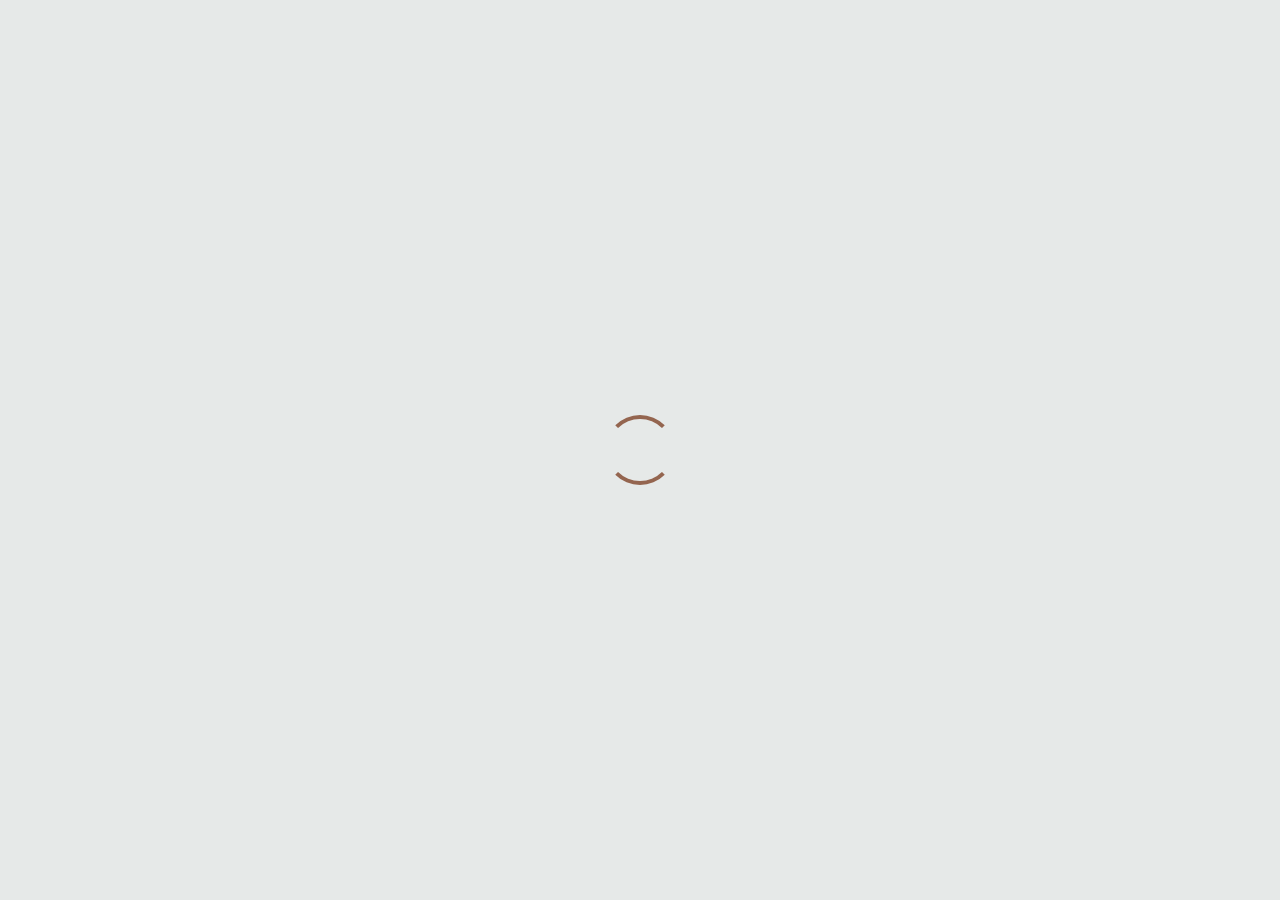
==== commit 999de8d3: "fixed the remember flash" ====
--- a/index.html
+++ b/index.html
@@ -5,6 +5,10 @@
         <meta name="viewport" content="width=device-width, initial-scale=1">
         <meta name="description" content="Cameron Hirsh | Developer, Designer, Engineer">
         <title>Cameron Hirsh | cjh.lnks.info</title>
+
+        <script>
+            document.documentElement.classList.add('js-enabled');
+        </script>
 
         <link rel="icon" href="assets/favicons/favicon.svg" type="image/svg+xml">
         <link rel="icon" href="assets/favicons/favicon.ico" sizes="any">
